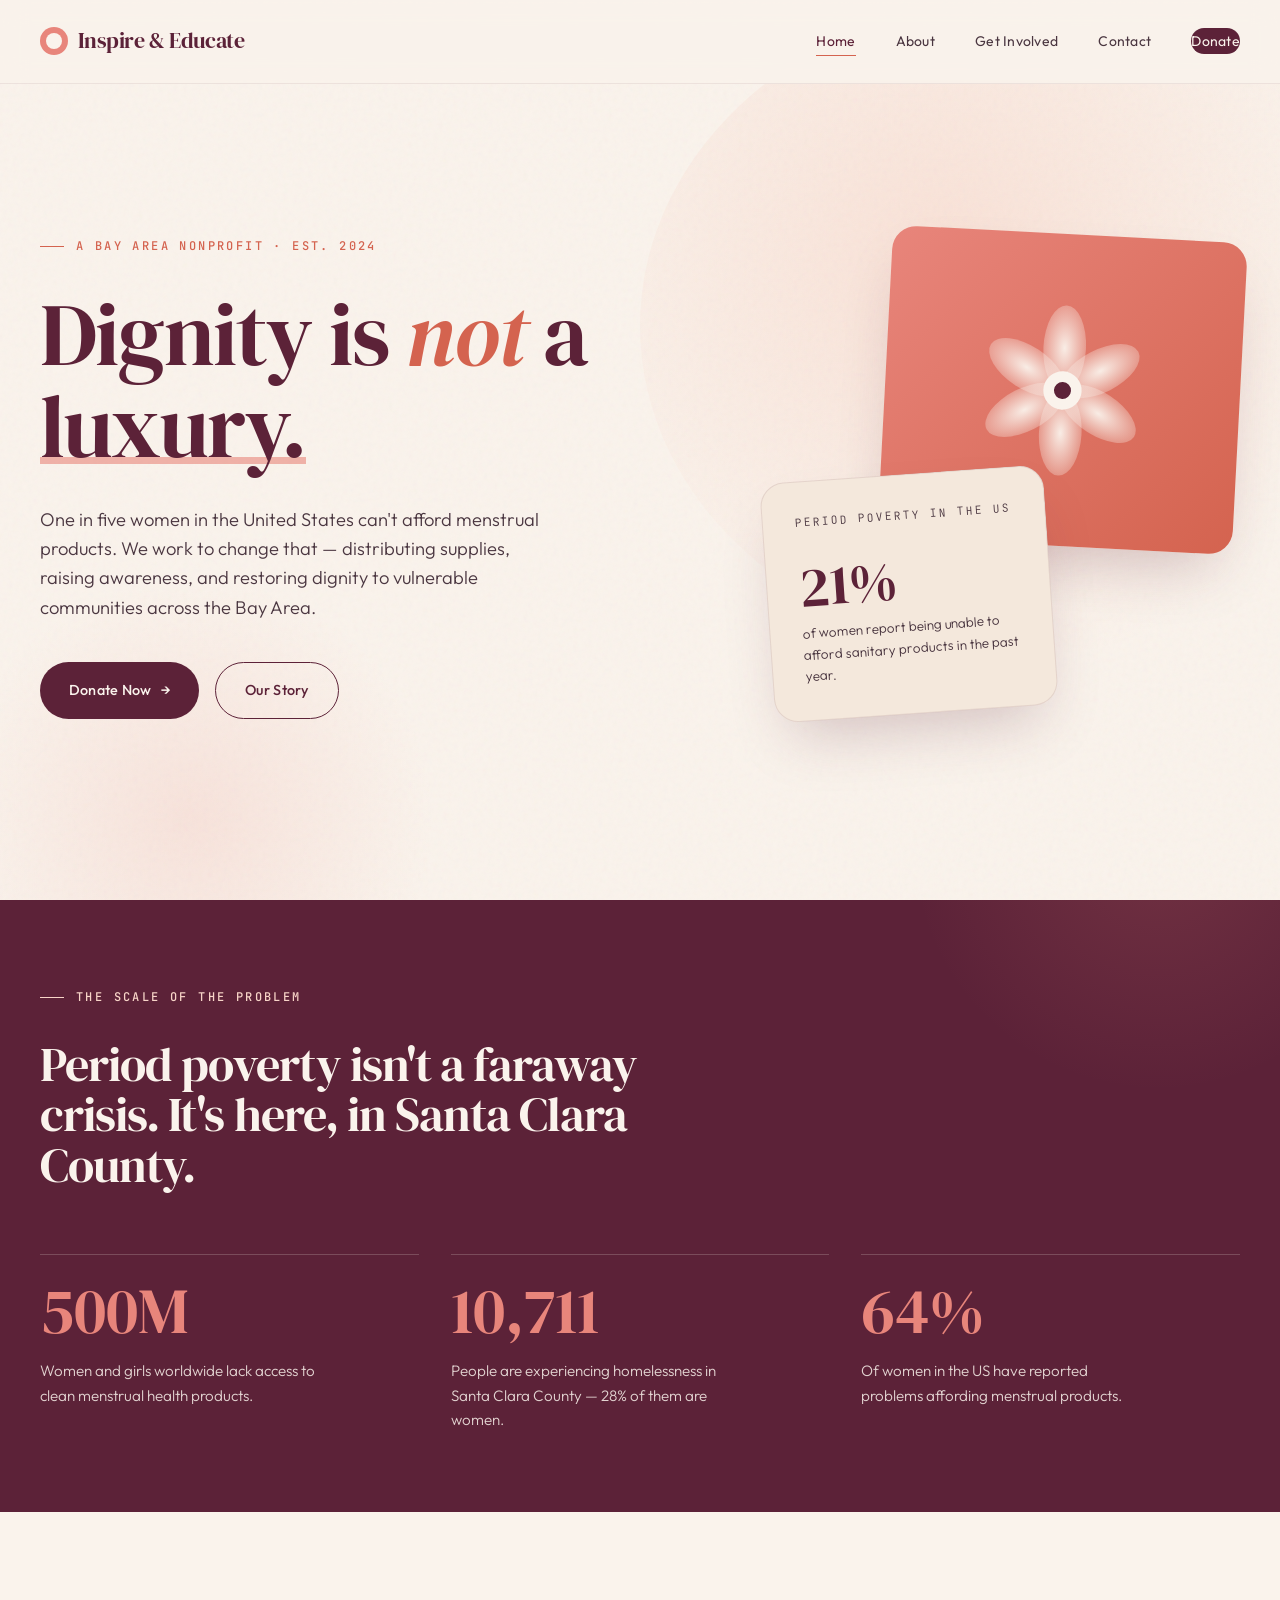
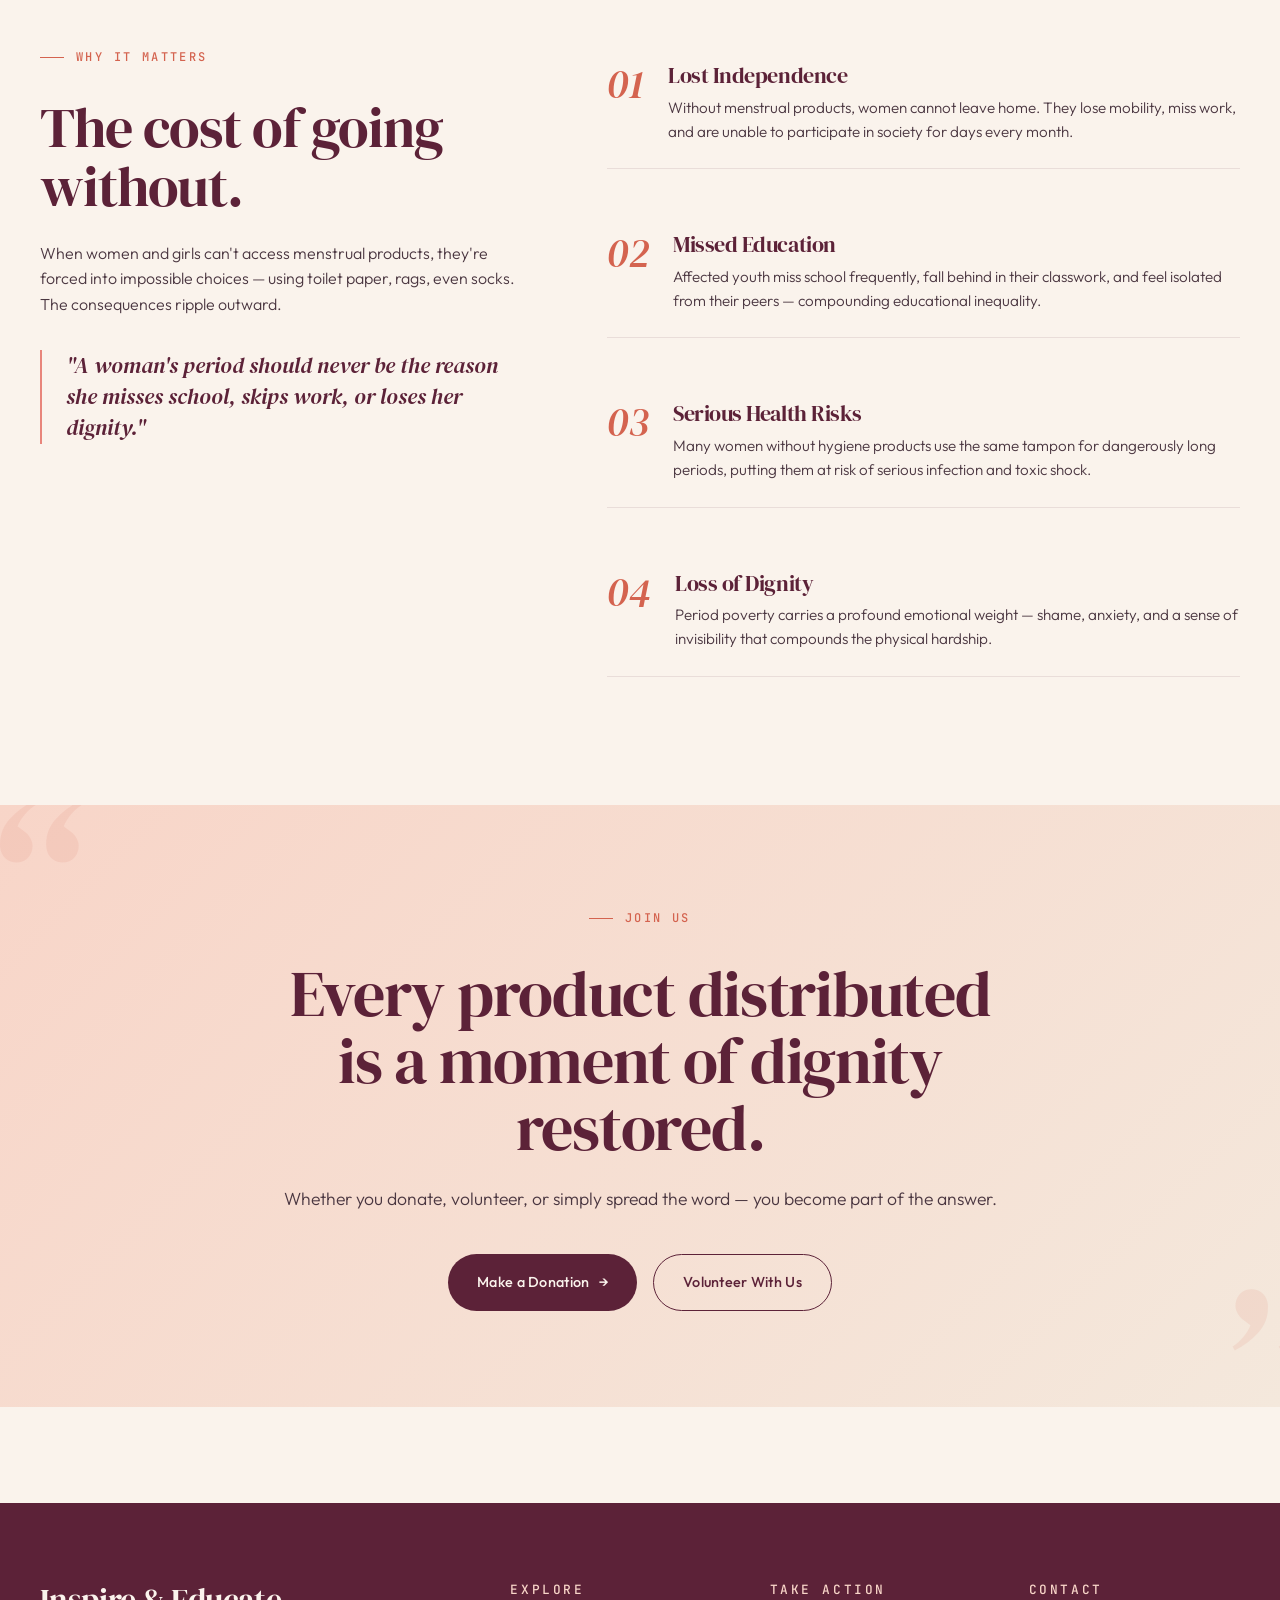
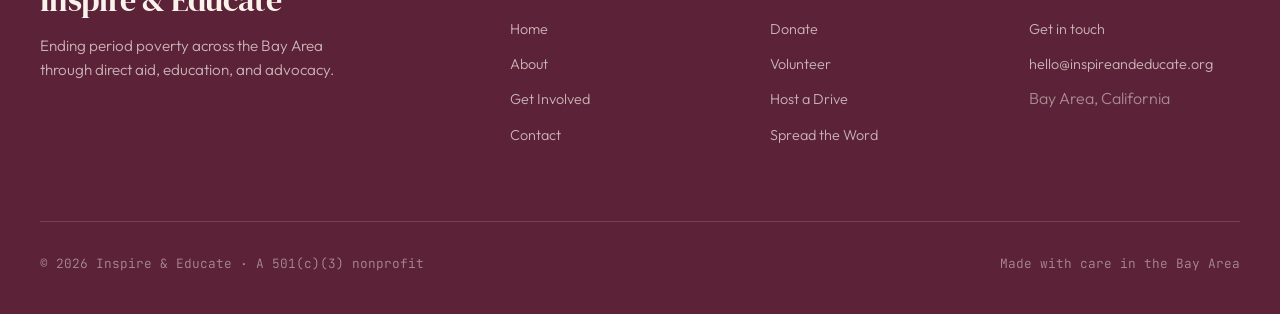
==== index.html @ fa4eadf2 "Add files via upload" ====
<!DOCTYPE html>
<html lang="en">
<head>
<meta charset="UTF-8">
<meta name="viewport" content="width=device-width, initial-scale=1.0">
<title>Inspire & Educate — Ending Period Poverty in the Bay Area</title>
<link rel="preconnect" href="https://fonts.googleapis.com">
<link rel="preconnect" href="https://fonts.gstatic.com" crossorigin>
<link href="https://fonts.googleapis.com/css2?family=DM+Serif+Display:ital@0;1&family=Outfit:wght@300;400;500;600&family=JetBrains+Mono:wght@400;500&display=swap" rel="stylesheet">
<link rel="stylesheet" href="styles.css">
<style>
/* =========== Homepage-specific =========== */

/* Hero */
.hero {
  min-height: calc(100vh - 80px);
  display: flex;
  align-items: center;
  position: relative;
  padding: 4rem 0 6rem;
  overflow: hidden;
}

.hero-bg-shape {
  position: absolute;
  top: -10%;
  right: -10%;
  width: 60%;
  height: 80%;
  background: radial-gradient(circle at 40% 40%, var(--blush) 0%, var(--cream) 70%);
  border-radius: 50%;
  opacity: 0.6;
  z-index: 0;
  animation: float 20s ease-in-out infinite;
}

.hero-bg-shape-2 {
  position: absolute;
  bottom: -20%;
  left: -10%;
  width: 50%;
  height: 60%;
  background: radial-gradient(circle, rgba(232, 133, 123, 0.15) 0%, transparent 60%);
  border-radius: 50%;
  z-index: 0;
}

@keyframes float {
  0%, 100% { transform: translate(0, 0) scale(1); }
  50% { transform: translate(-30px, 20px) scale(1.05); }
}

.hero-grid {
  display: grid;
  grid-template-columns: 1.4fr 1fr;
  gap: 4rem;
  align-items: center;
  position: relative;
  z-index: 2;
}

.hero-title {
  font-size: clamp(3rem, 7vw, 5.5rem);
  margin-bottom: 2rem;
  animation: fadeUp 1s ease-out;
}

.hero-title em {
  font-style: italic;
  color: var(--coral-deep);
}

.hero-title-underline {
  display: inline-block;
  position: relative;
}

.hero-title-underline::after {
  content: '';
  position: absolute;
  bottom: 0.1em;
  left: 0;
  width: 100%;
  height: 0.08em;
  background: var(--coral);
  z-index: -1;
  opacity: 0.6;
}

.hero-lede {
  font-size: 1.15rem;
  color: var(--ink-soft);
  max-width: 520px;
  margin-bottom: 2.5rem;
  animation: fadeUp 1s ease-out 0.2s both;
}

.hero-ctas {
  display: flex;
  gap: 1rem;
  flex-wrap: wrap;
  animation: fadeUp 1s ease-out 0.4s both;
}

@keyframes fadeUp {
  from { opacity: 0; transform: translateY(20px); }
  to { opacity: 1; transform: translateY(0); }
}

/* Hero visual - asymmetric card stack */
.hero-visual {
  position: relative;
  height: 480px;
  animation: fadeUp 1.2s ease-out 0.3s both;
}

.hero-card {
  position: absolute;
  border-radius: 24px;
  overflow: hidden;
  box-shadow: 0 30px 60px -20px rgba(92, 34, 56, 0.25);
  transition: transform 0.5s ease;
}

.hero-card-1 {
  top: 0;
  right: 0;
  width: 75%;
  height: 65%;
  background: linear-gradient(135deg, var(--coral) 0%, var(--coral-deep) 100%);
  transform: rotate(3deg);
  display: flex;
  align-items: center;
  justify-content: center;
}

.hero-card-1 svg {
  width: 60%;
  height: auto;
}

.hero-card-2 {
  bottom: 0;
  left: 0;
  width: 60%;
  height: 50%;
  background: var(--cream-deep);
  transform: rotate(-4deg);
  padding: 2rem;
  display: flex;
  flex-direction: column;
  justify-content: space-between;
  border: 1px solid rgba(92, 34, 56, 0.1);
}

.hero-card:hover {
  transform: rotate(0deg) scale(1.02);
}

.hero-stat-big {
  font-family: var(--font-display);
  font-size: 3.5rem;
  color: var(--wine);
  line-height: 1;
}

.hero-stat-label {
  font-family: var(--font-mono);
  font-size: 0.7rem;
  text-transform: uppercase;
  letter-spacing: 0.18em;
  color: var(--ink-soft);
}

/* Stats band */
.stats {
  background: var(--wine);
  color: var(--cream);
  padding: 5rem 0;
  position: relative;
  overflow: hidden;
}

.stats::before {
  content: '';
  position: absolute;
  top: -50%;
  right: -10%;
  width: 500px;
  height: 500px;
  border-radius: 50%;
  background: radial-gradient(circle, rgba(232, 133, 123, 0.15) 0%, transparent 70%);
}

.stats-header {
  max-width: 700px;
  margin-bottom: 4rem;
  position: relative;
}

.stats-header .eyebrow {
  color: var(--blush);
}

.stats-header .eyebrow::before {
  background: var(--blush);
}

.stats-header h2 {
  font-size: clamp(2rem, 4vw, 3rem);
  color: var(--cream);
}

.stats-grid {
  display: grid;
  grid-template-columns: repeat(3, 1fr);
  gap: 2rem;
  position: relative;
}

.stat-card {
  border-top: 1px solid rgba(250, 243, 236, 0.2);
  padding-top: 1.5rem;
}

.stat-number {
  font-family: var(--font-display);
  font-size: clamp(3rem, 5vw, 4.5rem);
  line-height: 1;
  color: var(--coral);
  margin-bottom: 1rem;
}

.stat-text {
  color: rgba(250, 243, 236, 0.85);
  font-size: 0.95rem;
  max-width: 280px;
}

/* Mission section */
.mission {
  padding: 8rem 0;
  position: relative;
}

.mission-grid {
  display: grid;
  grid-template-columns: 1fr 1.3fr;
  gap: 5rem;
  align-items: start;
}

.mission-aside {
  position: sticky;
  top: 120px;
}

.mission-aside h2 {
  font-size: clamp(2.5rem, 5vw, 3.5rem);
  margin-bottom: 1.5rem;
}

.mission-aside p {
  color: var(--ink-soft);
  margin-bottom: 2rem;
}

.mission-quote {
  font-family: var(--font-display);
  font-style: italic;
  font-size: 1.4rem;
  line-height: 1.4;
  color: var(--wine);
  padding-left: 1.5rem;
  border-left: 2px solid var(--coral);
}

.why-list {
  list-style: none;
  display: flex;
  flex-direction: column;
  gap: 2.5rem;
}

.why-item {
  display: grid;
  grid-template-columns: auto 1fr;
  gap: 1.5rem;
  align-items: start;
  padding: 1.5rem 0;
  border-bottom: 1px solid rgba(92, 34, 56, 0.1);
}

.why-num {
  font-family: var(--font-display);
  font-size: 2.5rem;
  color: var(--coral-deep);
  line-height: 1;
  font-style: italic;
}

.why-item h3 {
  font-size: 1.4rem;
  margin-bottom: 0.5rem;
  color: var(--wine);
}

.why-item p {
  color: var(--ink-soft);
  font-size: 0.95rem;
}

/* CTA band */
.cta-band {
  background: linear-gradient(135deg, var(--blush) 0%, var(--cream-deep) 100%);
  padding: 6rem 0;
  position: relative;
  overflow: hidden;
}

.cta-band-content {
  text-align: center;
  max-width: 720px;
  margin: 0 auto;
  position: relative;
  z-index: 2;
}

.cta-band h2 {
  font-size: clamp(2.5rem, 5vw, 4rem);
  margin-bottom: 1.5rem;
}

.cta-band p {
  color: var(--ink-soft);
  margin-bottom: 2.5rem;
  font-size: 1.1rem;
}

.cta-band-deco {
  position: absolute;
  font-family: var(--font-display);
  font-style: italic;
  color: rgba(212, 99, 79, 0.1);
  font-size: 14rem;
  line-height: 1;
  pointer-events: none;
}

.cta-band-deco-1 { top: -30px; left: -30px; }
.cta-band-deco-2 { bottom: -80px; right: -30px; }

/* Responsive */
@media (max-width: 900px) {
  .hero-grid { grid-template-columns: 1fr; gap: 3rem; }
  .hero-visual { height: 360px; }
  .stats-grid { grid-template-columns: 1fr; }
  .mission-grid { grid-template-columns: 1fr; gap: 3rem; }
  .mission-aside { position: static; }
}
</style>
</head>
<body>

<nav class="nav">
  <a href="index.html" class="nav-logo">
    <span class="nav-logo-mark"></span>
    Inspire & Educate
  </a>
  <ul class="nav-links">
    <li><a href="index.html" class="active">Home</a></li>
    <li><a href="about.html">About</a></li>
    <li><a href="get-involved.html">Get Involved</a></li>
    <li><a href="contact.html">Contact</a></li>
    <li><a href="get-involved.html#donate" class="nav-cta">Donate</a></li>
  </ul>
</nav>

<main>

<!-- ============== HERO ============== -->
<section class="hero">
  <div class="hero-bg-shape"></div>
  <div class="hero-bg-shape-2"></div>
  <div class="container">
    <div class="hero-grid">
      <div>
        <span class="eyebrow">A Bay Area Nonprofit · Est. 2024</span>
        <h1 class="hero-title">
          Dignity is <em>not</em> a <span class="hero-title-underline">luxury.</span>
        </h1>
        <p class="hero-lede">
          One in five women in the United States can't afford menstrual products. We work to change that — distributing supplies, raising awareness, and restoring dignity to vulnerable communities across the Bay Area.
        </p>
        <div class="hero-ctas">
          <a href="get-involved.html#donate" class="btn btn-primary">
            Donate Now <span class="btn-arrow">→</span>
          </a>
          <a href="about.html" class="btn btn-secondary">Our Story</a>
        </div>
      </div>

      <div class="hero-visual">
        <div class="hero-card hero-card-1">
          <!-- Inline SVG illustration: abstract bloom -->
          <svg viewBox="0 0 200 200" xmlns="http://www.w3.org/2000/svg">
            <defs>
              <radialGradient id="petal" cx="50%" cy="50%">
                <stop offset="0%" stop-color="#FAF3EC" stop-opacity="0.95"/>
                <stop offset="100%" stop-color="#FAF3EC" stop-opacity="0.3"/>
              </radialGradient>
            </defs>
            <g transform="translate(100 100)">
              <ellipse cx="0" cy="-40" rx="20" ry="40" fill="url(#petal)" transform="rotate(0)"/>
              <ellipse cx="0" cy="-40" rx="20" ry="40" fill="url(#petal)" transform="rotate(60)"/>
              <ellipse cx="0" cy="-40" rx="20" ry="40" fill="url(#petal)" transform="rotate(120)"/>
              <ellipse cx="0" cy="-40" rx="20" ry="40" fill="url(#petal)" transform="rotate(180)"/>
              <ellipse cx="0" cy="-40" rx="20" ry="40" fill="url(#petal)" transform="rotate(240)"/>
              <ellipse cx="0" cy="-40" rx="20" ry="40" fill="url(#petal)" transform="rotate(300)"/>
              <circle r="18" fill="#FAF3EC"/>
              <circle r="8" fill="#5C2238"/>
            </g>
          </svg>
        </div>
        <div class="hero-card hero-card-2">
          <span class="hero-stat-label">Period Poverty in the US</span>
          <div>
            <div class="hero-stat-big">21%</div>
            <p style="font-size: 0.85rem; color: var(--ink-soft); margin-top: 0.5rem;">of women report being unable to afford sanitary products in the past year.</p>
          </div>
        </div>
      </div>
    </div>
  </div>
</section>

<!-- ============== STATS ============== -->
<section class="stats">
  <div class="container">
    <div class="stats-header">
      <span class="eyebrow">The Scale of the Problem</span>
      <h2>Period poverty isn't a faraway crisis. It's here, in Santa Clara County.</h2>
    </div>
    <div class="stats-grid">
      <div class="stat-card">
        <div class="stat-number">500M</div>
        <p class="stat-text">Women and girls worldwide lack access to clean menstrual health products.</p>
      </div>
      <div class="stat-card">
        <div class="stat-number">10,711</div>
        <p class="stat-text">People are experiencing homelessness in Santa Clara County — 28% of them are women.</p>
      </div>
      <div class="stat-card">
        <div class="stat-number">64%</div>
        <p class="stat-text">Of women in the US have reported problems affording menstrual products.</p>
      </div>
    </div>
  </div>
</section>

<!-- ============== MISSION / WHY ============== -->
<section class="mission">
  <div class="container">
    <div class="mission-grid">
      <aside class="mission-aside">
        <span class="eyebrow">Why It Matters</span>
        <h2>The cost of going without.</h2>
        <p>When women and girls can't access menstrual products, they're forced into impossible choices — using toilet paper, rags, even socks. The consequences ripple outward.</p>
        <blockquote class="mission-quote">
          "A woman's period should never be the reason she misses school, skips work, or loses her dignity."
        </blockquote>
      </aside>

      <ul class="why-list">
        <li class="why-item">
          <span class="why-num">01</span>
          <div>
            <h3>Lost Independence</h3>
            <p>Without menstrual products, women cannot leave home. They lose mobility, miss work, and are unable to participate in society for days every month.</p>
          </div>
        </li>
        <li class="why-item">
          <span class="why-num">02</span>
          <div>
            <h3>Missed Education</h3>
            <p>Affected youth miss school frequently, fall behind in their classwork, and feel isolated from their peers — compounding educational inequality.</p>
          </div>
        </li>
        <li class="why-item">
          <span class="why-num">03</span>
          <div>
            <h3>Serious Health Risks</h3>
            <p>Many women without hygiene products use the same tampon for dangerously long periods, putting them at risk of serious infection and toxic shock.</p>
          </div>
        </li>
        <li class="why-item">
          <span class="why-num">04</span>
          <div>
            <h3>Loss of Dignity</h3>
            <p>Period poverty carries a profound emotional weight — shame, anxiety, and a sense of invisibility that compounds the physical hardship.</p>
          </div>
        </li>
      </ul>
    </div>
  </div>
</section>

<!-- ============== CTA BAND ============== -->
<section class="cta-band">
  <span class="cta-band-deco cta-band-deco-1">“</span>
  <span class="cta-band-deco cta-band-deco-2">”</span>
  <div class="container">
    <div class="cta-band-content">
      <span class="eyebrow">Join Us</span>
      <h2>Every product distributed is a moment of dignity restored.</h2>
      <p>Whether you donate, volunteer, or simply spread the word — you become part of the answer.</p>
      <div class="hero-ctas" style="justify-content: center;">
        <a href="get-involved.html#donate" class="btn btn-primary">Make a Donation <span class="btn-arrow">→</span></a>
        <a href="get-involved.html#volunteer" class="btn btn-secondary">Volunteer With Us</a>
      </div>
    </div>
  </div>
</section>

</main>

<!-- ============== FOOTER ============== -->
<footer class="footer">
  <div class="container">
    <div class="footer-grid">
      <div class="footer-brand">
        <h3>Inspire & Educate</h3>
        <p>Ending period poverty across the Bay Area through direct aid, education, and advocacy.</p>
      </div>
      <div>
        <h4>Explore</h4>
        <ul class="footer-list">
          <li><a href="index.html">Home</a></li>
          <li><a href="about.html">About</a></li>
          <li><a href="get-involved.html">Get Involved</a></li>
          <li><a href="contact.html">Contact</a></li>
        </ul>
      </div>
      <div>
        <h4>Take Action</h4>
        <ul class="footer-list">
          <li><a href="get-involved.html#donate">Donate</a></li>
          <li><a href="get-involved.html#volunteer">Volunteer</a></li>
          <li><a href="get-involved.html#drive">Host a Drive</a></li>
          <li><a href="get-involved.html#spread">Spread the Word</a></li>
        </ul>
      </div>
      <div>
        <h4>Contact</h4>
        <ul class="footer-list">
          <li><a href="contact.html">Get in touch</a></li>
          <li><a href="mailto:hello@inspireandeducate.org">hello@inspireandeducate.org</a></li>
          <li><span style="color: rgba(250,243,236,0.5)">Bay Area, California</span></li>
        </ul>
      </div>
    </div>
    <div class="footer-bottom">
      <span>© 2026 Inspire & Educate · A 501(c)(3) nonprofit</span>
      <span>Made with care in the Bay Area</span>
    </div>
  </div>
</footer>

</body>
</html>
---- styles.css ----
/* ==========================================================================
   Inspire & Educate — Design System
   Warm, hopeful, editorial. Coral/blush with deep wine accents.
   ========================================================================== */

:root {
  /* Color palette */
  --cream: #FAF3EC;
  --cream-deep: #F4E8DC;
  --blush: #F8D5C8;
  --coral: #E8857B;
  --coral-deep: #D4634F;
  --wine: #5C2238;
  --wine-soft: #7A3850;
  --ink: #2A1820;
  --ink-soft: #4A3640;
  --gold: #C89B5C;

  /* Typography */
  --font-display: 'DM Serif Display', 'Playfair Display', Georgia, serif;
  --font-body: 'Outfit', 'Helvetica Neue', sans-serif;
  --font-mono: 'JetBrains Mono', 'Courier New', monospace;

  /* Spacing */
  --space-xs: 0.5rem;
  --space-sm: 1rem;
  --space-md: 2rem;
  --space-lg: 4rem;
  --space-xl: 8rem;

  /* Layout */
  --max-width: 1280px;
  --content-width: 720px;
}

* {
  margin: 0;
  padding: 0;
  box-sizing: border-box;
}

html {
  scroll-behavior: smooth;
}

body {
  font-family: var(--font-body);
  background: var(--cream);
  color: var(--ink);
  line-height: 1.6;
  font-weight: 300;
  overflow-x: hidden;
  -webkit-font-smoothing: antialiased;
}

/* Decorative grain overlay */
body::before {
  content: '';
  position: fixed;
  inset: 0;
  pointer-events: none;
  z-index: 1;
  opacity: 0.04;
  background-image: url("data:image/svg+xml,%3Csvg viewBox='0 0 200 200' xmlns='http://www.w3.org/2000/svg'%3E%3Cfilter id='n'%3E%3CfeTurbulence type='fractalNoise' baseFrequency='0.9' numOctaves='3'/%3E%3C/filter%3E%3Crect width='200' height='200' filter='url(%23n)'/%3E%3C/svg%3E");
}

/* Typography */
h1, h2, h3, h4 {
  font-family: var(--font-display);
  font-weight: 400;
  line-height: 1.05;
  letter-spacing: -0.02em;
  color: var(--wine);
}

.eyebrow {
  font-family: var(--font-mono);
  font-size: 0.75rem;
  text-transform: uppercase;
  letter-spacing: 0.2em;
  color: var(--coral-deep);
  font-weight: 500;
  margin-bottom: var(--space-md);
  display: inline-flex;
  align-items: center;
  gap: 0.75rem;
}

.eyebrow::before {
  content: '';
  width: 24px;
  height: 1px;
  background: var(--coral-deep);
}

a {
  color: var(--wine);
  text-decoration: none;
  transition: color 0.3s ease;
}

/* ==========================================================================
   Navigation
   ========================================================================== */
.nav {
  position: fixed;
  top: 0;
  left: 0;
  right: 0;
  z-index: 100;
  padding: 1.5rem 2.5rem;
  display: flex;
  justify-content: space-between;
  align-items: center;
  background: rgba(250, 243, 236, 0.85);
  backdrop-filter: blur(12px);
  -webkit-backdrop-filter: blur(12px);
  border-bottom: 1px solid rgba(92, 34, 56, 0.08);
}

.nav-logo {
  font-family: var(--font-display);
  font-size: 1.35rem;
  color: var(--wine);
  letter-spacing: -0.02em;
  display: flex;
  align-items: center;
  gap: 0.6rem;
}

.nav-logo-mark {
  width: 28px;
  height: 28px;
  background: var(--coral);
  border-radius: 50%;
  position: relative;
  display: inline-block;
}

.nav-logo-mark::after {
  content: '';
  position: absolute;
  inset: 6px;
  background: var(--cream);
  border-radius: 50%;
}

.nav-links {
  display: flex;
  gap: 2.5rem;
  list-style: none;
  align-items: center;
}

.nav-links a {
  font-size: 0.875rem;
  font-weight: 400;
  letter-spacing: 0.02em;
  color: var(--ink-soft);
  position: relative;
  padding: 0.25rem 0;
}

.nav-links a::after {
  content: '';
  position: absolute;
  bottom: -2px;
  left: 0;
  width: 0;
  height: 1px;
  background: var(--coral-deep);
  transition: width 0.3s ease;
}

.nav-links a:hover::after,
.nav-links a.active::after {
  width: 100%;
}

.nav-links a.active {
  color: var(--wine);
}

.nav-cta {
  background: var(--wine);
  color: var(--cream) !important;
  padding: 0.65rem 1.4rem;
  border-radius: 100px;
  font-size: 0.875rem;
  transition: all 0.3s ease;
}

.nav-cta::after { display: none; }

.nav-cta:hover {
  background: var(--coral-deep);
  transform: translateY(-1px);
}

/* ==========================================================================
   Buttons
   ========================================================================== */
.btn {
  display: inline-flex;
  align-items: center;
  gap: 0.6rem;
  padding: 1rem 1.8rem;
  border-radius: 100px;
  font-family: var(--font-body);
  font-size: 0.9rem;
  font-weight: 500;
  letter-spacing: 0.02em;
  cursor: pointer;
  border: none;
  transition: all 0.3s cubic-bezier(0.4, 0, 0.2, 1);
}

.btn-primary {
  background: var(--wine);
  color: var(--cream);
}

.btn-primary:hover {
  background: var(--coral-deep);
  transform: translateY(-2px);
  box-shadow: 0 12px 30px -10px rgba(92, 34, 56, 0.4);
}

.btn-secondary {
  background: transparent;
  color: var(--wine);
  border: 1px solid var(--wine);
}

.btn-secondary:hover {
  background: var(--wine);
  color: var(--cream);
}

.btn-arrow {
  display: inline-block;
  transition: transform 0.3s ease;
}

.btn:hover .btn-arrow {
  transform: translateX(4px);
}

/* ==========================================================================
   Layout helpers
   ========================================================================== */
.container {
  max-width: var(--max-width);
  margin: 0 auto;
  padding: 0 2.5rem;
  position: relative;
  z-index: 2;
}

.section {
  padding: var(--space-xl) 0;
  position: relative;
}

main {
  padding-top: 80px;
}

/* ==========================================================================
   Footer
   ========================================================================== */
.footer {
  background: var(--wine);
  color: var(--cream);
  padding: 5rem 0 2.5rem;
  position: relative;
  z-index: 2;
  margin-top: 6rem;
}

.footer-grid {
  display: grid;
  grid-template-columns: 2fr 1fr 1fr 1fr;
  gap: 3rem;
  margin-bottom: 4rem;
}

.footer h4 {
  color: var(--blush);
  font-size: 0.8rem;
  font-family: var(--font-mono);
  text-transform: uppercase;
  letter-spacing: 0.2em;
  margin-bottom: 1.25rem;
  font-weight: 500;
}

.footer-brand h3 {
  font-family: var(--font-display);
  font-size: 2rem;
  color: var(--cream);
  margin-bottom: 1rem;
  line-height: 1.1;
}

.footer-brand p {
  color: rgba(250, 243, 236, 0.7);
  max-width: 320px;
  font-size: 0.95rem;
}

.footer-list {
  list-style: none;
}

.footer-list li {
  margin-bottom: 0.6rem;
}

.footer-list a {
  color: rgba(250, 243, 236, 0.7);
  font-size: 0.9rem;
  transition: color 0.2s ease;
}

.footer-list a:hover {
  color: var(--blush);
}

.footer-bottom {
  border-top: 1px solid rgba(250, 243, 236, 0.15);
  padding-top: 2rem;
  display: flex;
  justify-content: space-between;
  font-size: 0.8rem;
  color: rgba(250, 243, 236, 0.5);
  font-family: var(--font-mono);
}

/* ==========================================================================
   Responsive
   ========================================================================== */
@media (max-width: 900px) {
  .nav { padding: 1.25rem 1.5rem; }
  .nav-links { gap: 1.25rem; }
  .nav-links a:not(.nav-cta) { display: none; }
  .container { padding: 0 1.5rem; }
  .section { padding: 4rem 0; }
  .footer-grid { grid-template-columns: 1fr 1fr; gap: 2rem; }
  .footer-bottom { flex-direction: column; gap: 1rem; }
}
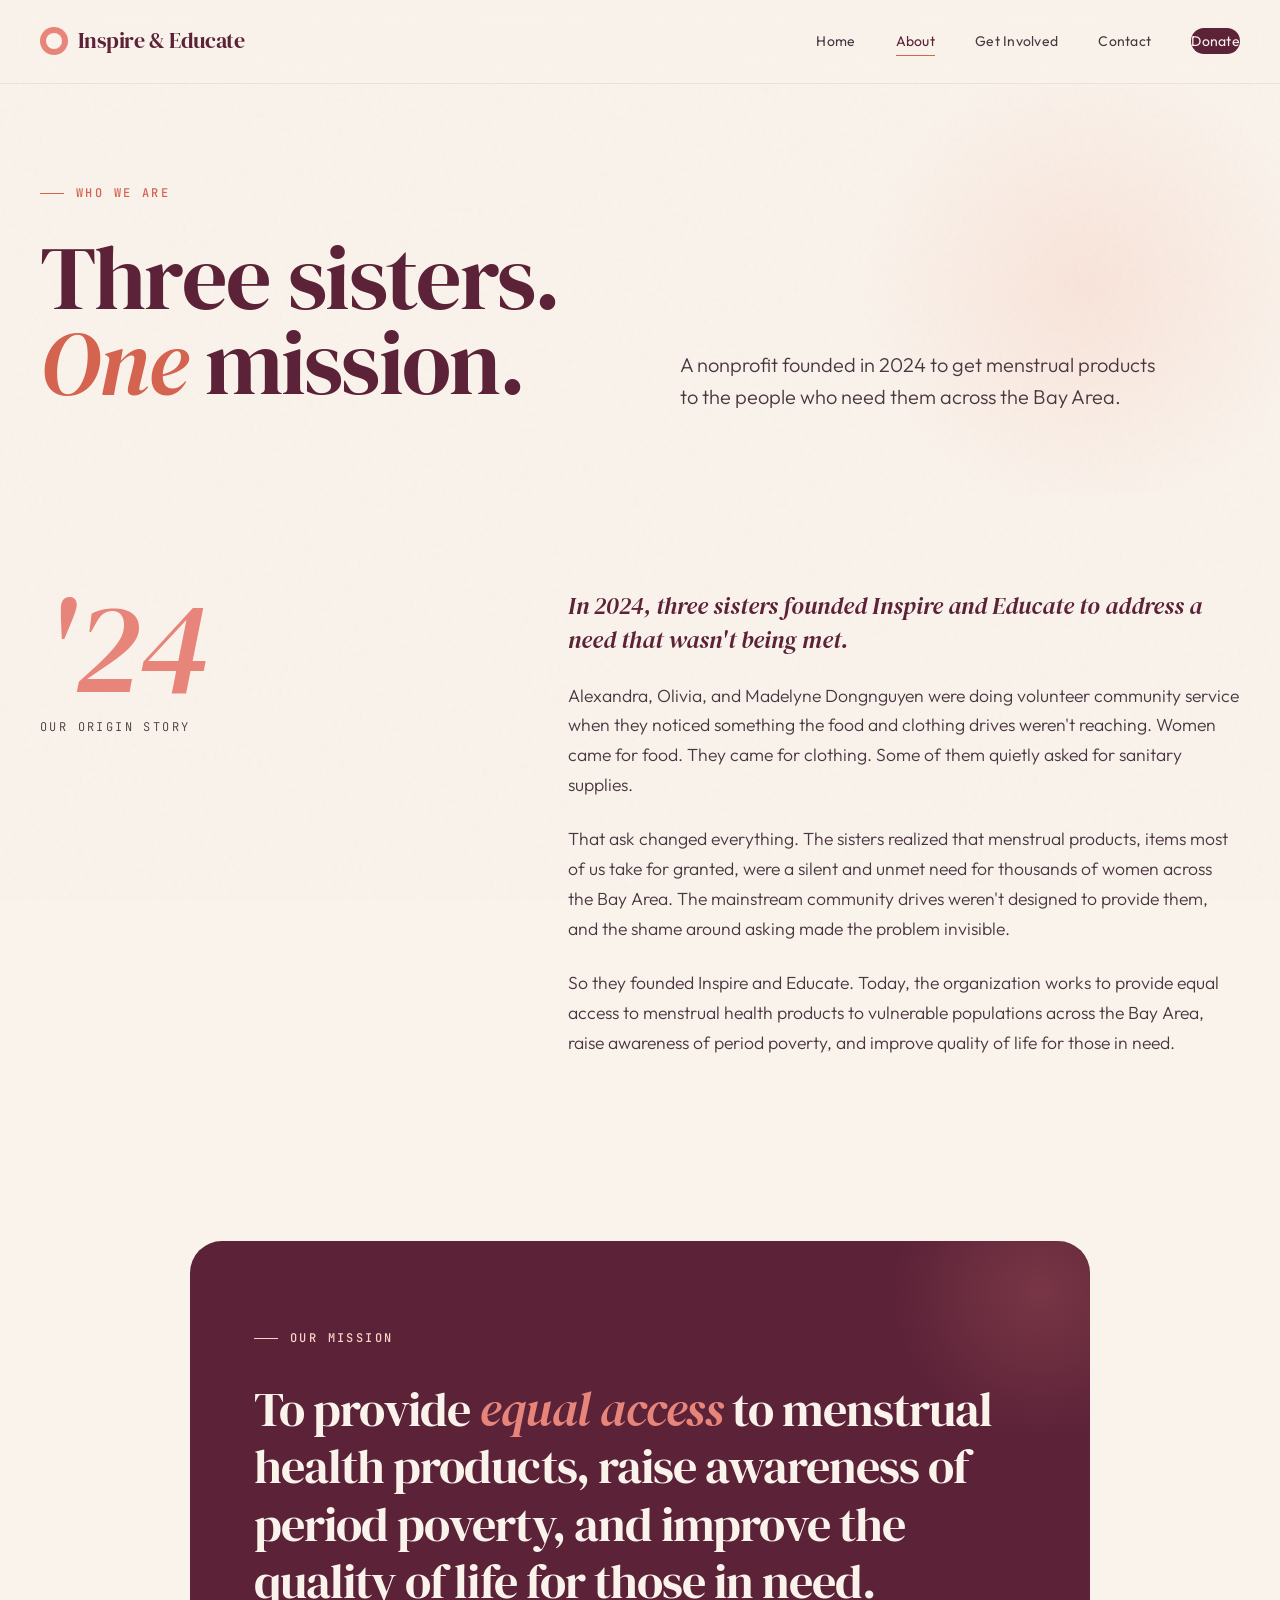
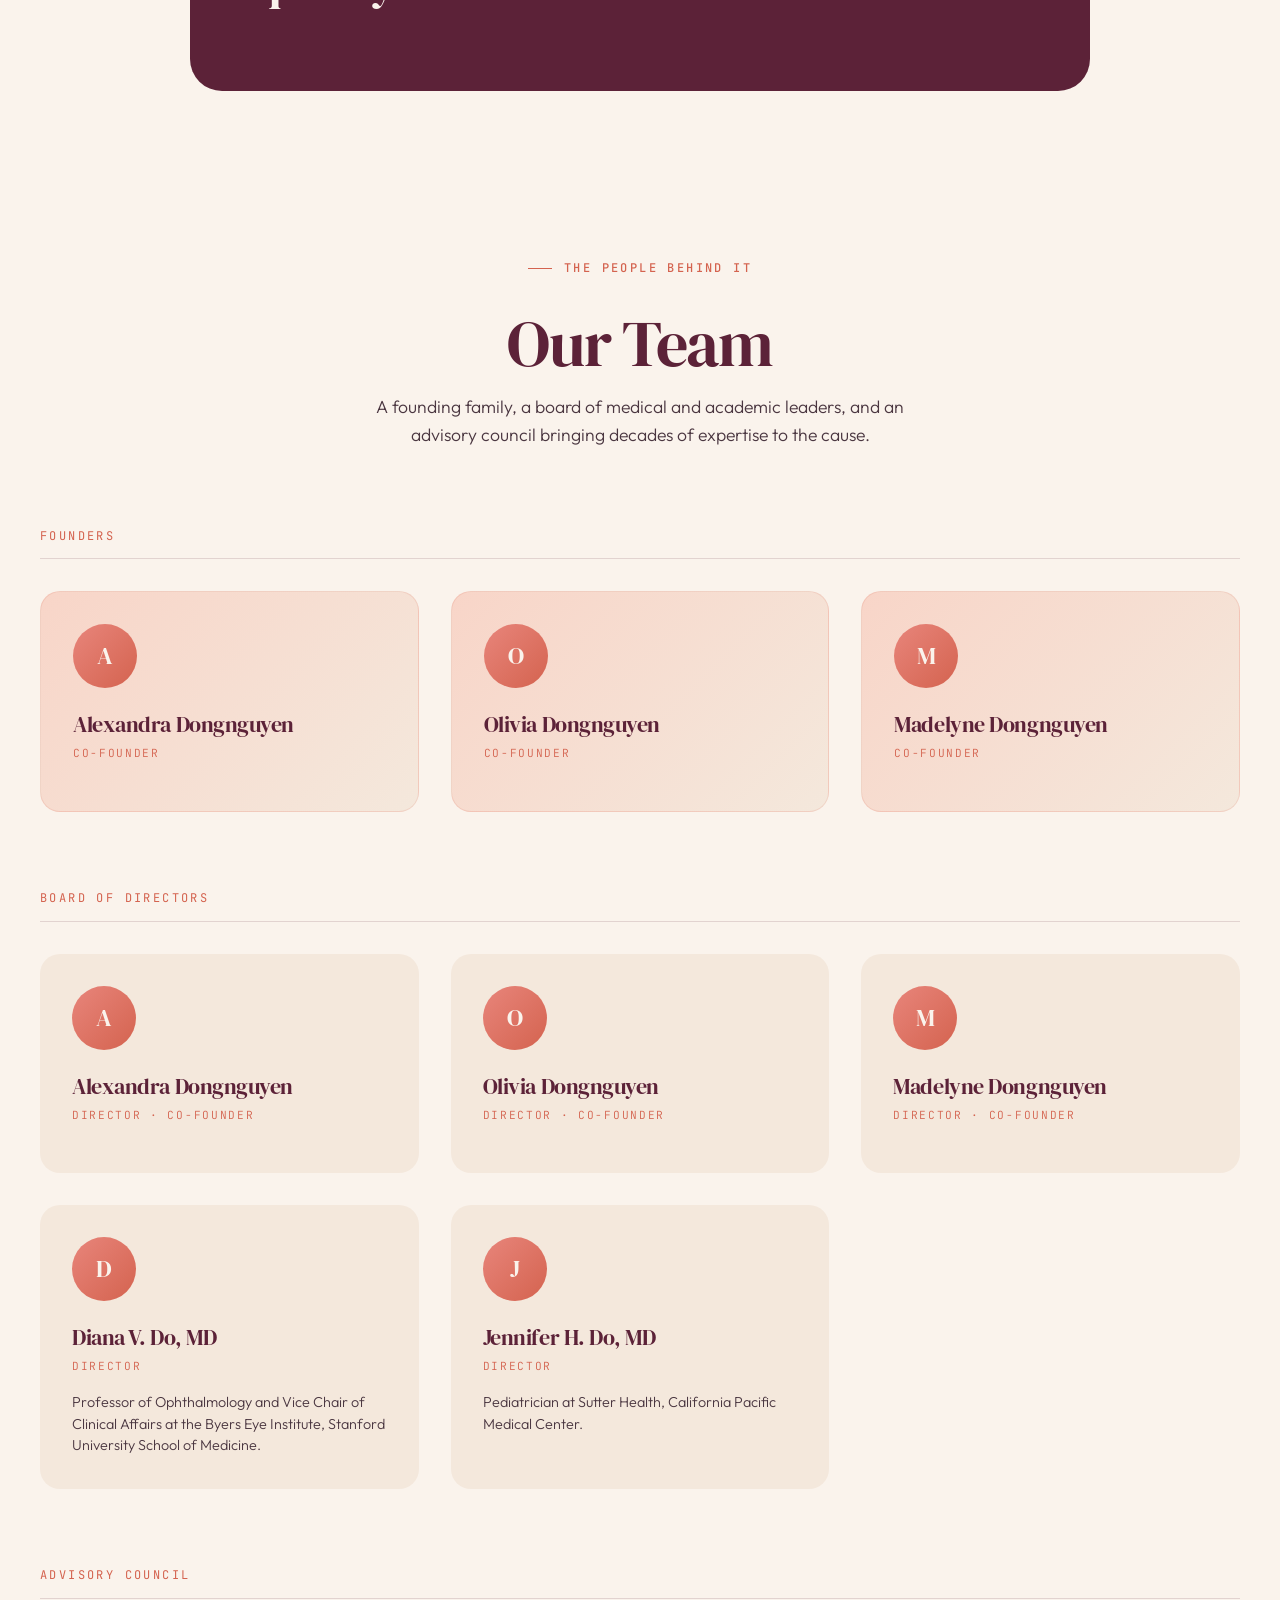
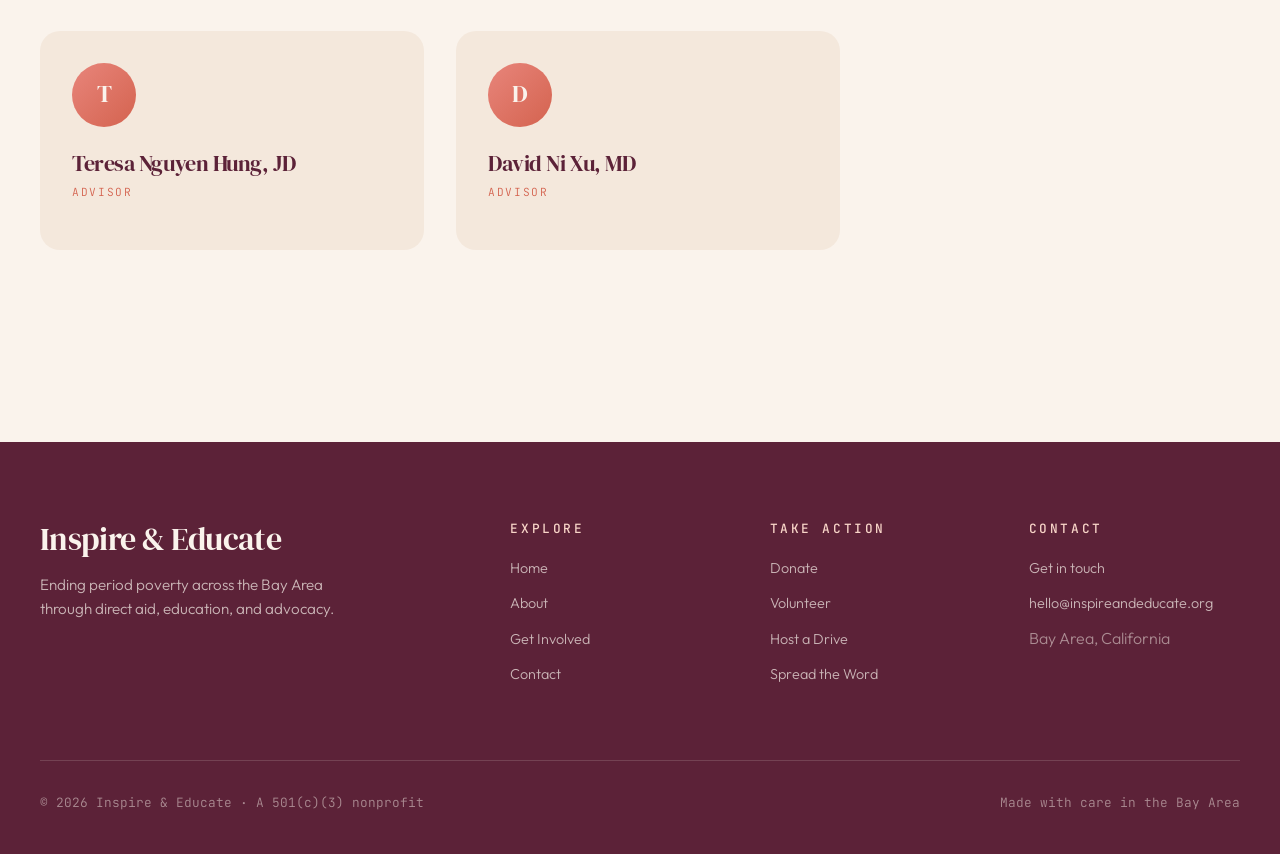
==== commit 8c7e05a0: "Update index.html" ====
--- a/index.html
+++ b/index.html
@@ -3,360 +3,280 @@
 <head>
 <meta charset="UTF-8">
 <meta name="viewport" content="width=device-width, initial-scale=1.0">
-<title>Inspire & Educate — Ending Period Poverty in the Bay Area</title>
+<title>About · Inspire & Educate</title>
 <link rel="preconnect" href="https://fonts.googleapis.com">
 <link rel="preconnect" href="https://fonts.gstatic.com" crossorigin>
 <link href="https://fonts.googleapis.com/css2?family=DM+Serif+Display:ital@0;1&family=Outfit:wght@300;400;500;600&family=JetBrains+Mono:wght@400;500&display=swap" rel="stylesheet">
 <link rel="stylesheet" href="styles.css">
 <style>
-/* =========== Homepage-specific =========== */
-
-/* Hero */
-.hero {
-  min-height: calc(100vh - 80px);
-  display: flex;
-  align-items: center;
+/* Page intro */
+.page-intro {
+  padding: 6rem 0 4rem;
   position: relative;
-  padding: 4rem 0 6rem;
   overflow: hidden;
 }
 
-.hero-bg-shape {
+.page-intro-bg {
   position: absolute;
-  top: -10%;
+  top: 0;
   right: -10%;
-  width: 60%;
-  height: 80%;
-  background: radial-gradient(circle at 40% 40%, var(--blush) 0%, var(--cream) 70%);
-  border-radius: 50%;
-  opacity: 0.6;
+  width: 50%;
+  height: 100%;
+  background: radial-gradient(circle, var(--blush) 0%, transparent 60%);
+  opacity: 0.5;
   z-index: 0;
-  animation: float 20s ease-in-out infinite;
-}
-
-.hero-bg-shape-2 {
-  position: absolute;
-  bottom: -20%;
-  left: -10%;
-  width: 50%;
-  height: 60%;
-  background: radial-gradient(circle, rgba(232, 133, 123, 0.15) 0%, transparent 60%);
-  border-radius: 50%;
-  z-index: 0;
-}
-
-@keyframes float {
-  0%, 100% { transform: translate(0, 0) scale(1); }
-  50% { transform: translate(-30px, 20px) scale(1.05); }
-}
-
-.hero-grid {
+}
+
+.page-intro-grid {
   display: grid;
-  grid-template-columns: 1.4fr 1fr;
-  gap: 4rem;
-  align-items: center;
+  grid-template-columns: 1fr 1fr;
+  gap: 5rem;
+  align-items: end;
   position: relative;
   z-index: 2;
 }
 
-.hero-title {
-  font-size: clamp(3rem, 7vw, 5.5rem);
-  margin-bottom: 2rem;
-  animation: fadeUp 1s ease-out;
-}
-
-.hero-title em {
+.page-intro h1 {
+  font-size: clamp(3rem, 7vw, 6rem);
+  line-height: 0.95;
+  margin-bottom: 1.5rem;
+}
+
+.page-intro h1 em {
   font-style: italic;
   color: var(--coral-deep);
 }
 
-.hero-title-underline {
-  display: inline-block;
+.page-intro-lede {
+  font-size: 1.25rem;
+  color: var(--ink-soft);
+  max-width: 480px;
+  padding-bottom: 1rem;
+}
+
+/* Origin story */
+.origin {
+  padding: 6rem 0;
+}
+
+.origin-grid {
+  display: grid;
+  grid-template-columns: 1fr 1.5fr;
+  gap: 5rem;
+}
+
+.origin-aside {
+  position: sticky;
+  top: 120px;
+  align-self: start;
+}
+
+.origin-year {
+  font-family: var(--font-display);
+  font-size: 8rem;
+  line-height: 0.9;
+  color: var(--coral);
+  font-style: italic;
+  margin-bottom: 0.5rem;
+}
+
+.origin-label {
+  font-family: var(--font-mono);
+  font-size: 0.75rem;
+  text-transform: uppercase;
+  letter-spacing: 0.2em;
+  color: var(--ink-soft);
+}
+
+.origin-body p {
+  font-size: 1.1rem;
+  margin-bottom: 1.5rem;
+  color: var(--ink-soft);
+  line-height: 1.7;
+}
+
+.origin-body p.lede {
+  font-family: var(--font-display);
+  font-size: 1.5rem;
+  font-style: italic;
+  color: var(--wine);
+  line-height: 1.4;
+}
+
+.origin-body p:first-letter {
+  font-family: var(--font-display);
+  float: left;
+  font-size: 4.5rem;
+  line-height: 0.85;
+  padding: 0.3rem 0.6rem 0 0;
+  color: var(--coral-deep);
+}
+
+.origin-body p.lede:first-letter,
+.origin-body p:not(:first-of-type):first-letter {
+  float: none;
+  font-size: inherit;
+  padding: 0;
+  color: inherit;
+  font-family: inherit;
+}
+
+/* Mission card */
+.mission-card {
+  background: var(--wine);
+  color: var(--cream);
+  padding: 5rem 4rem;
+  border-radius: 32px;
+  margin: 4rem auto;
+  max-width: 900px;
   position: relative;
-}
-
-.hero-title-underline::after {
+  overflow: hidden;
+}
+
+.mission-card::before {
   content: '';
   position: absolute;
-  bottom: 0.1em;
-  left: 0;
-  width: 100%;
-  height: 0.08em;
-  background: var(--coral);
-  z-index: -1;
-  opacity: 0.6;
-}
-
-.hero-lede {
-  font-size: 1.15rem;
+  top: -100px;
+  right: -100px;
+  width: 300px;
+  height: 300px;
+  border-radius: 50%;
+  background: radial-gradient(circle, rgba(232, 133, 123, 0.2) 0%, transparent 70%);
+}
+
+.mission-card .eyebrow {
+  color: var(--blush);
+}
+.mission-card .eyebrow::before {
+  background: var(--blush);
+}
+
+.mission-card h2 {
+  font-family: var(--font-display);
+  font-size: clamp(2rem, 4vw, 3rem);
+  color: var(--cream);
+  line-height: 1.2;
+  position: relative;
+}
+
+.mission-card h2 em {
+  font-style: italic;
+  color: var(--coral);
+}
+
+/* Team */
+.team {
+  padding: 6rem 0;
+}
+
+.team-header {
+  text-align: center;
+  margin-bottom: 5rem;
+}
+
+.team-header h2 {
+  font-size: clamp(2.5rem, 5vw, 4rem);
+  margin-bottom: 1rem;
+}
+
+.team-header p {
   color: var(--ink-soft);
-  max-width: 520px;
-  margin-bottom: 2.5rem;
-  animation: fadeUp 1s ease-out 0.2s both;
-}
-
-.hero-ctas {
-  display: flex;
-  gap: 1rem;
-  flex-wrap: wrap;
-  animation: fadeUp 1s ease-out 0.4s both;
-}
-
-@keyframes fadeUp {
-  from { opacity: 0; transform: translateY(20px); }
-  to { opacity: 1; transform: translateY(0); }
-}
-
-/* Hero visual - asymmetric card stack */
-.hero-visual {
+  max-width: 560px;
+  margin: 0 auto;
+  font-size: 1.1rem;
+}
+
+.team-section + .team-section {
+  margin-top: 5rem;
+}
+
+.team-section-title {
+  font-family: var(--font-mono);
+  font-size: 0.75rem;
+  text-transform: uppercase;
+  letter-spacing: 0.2em;
+  color: var(--coral-deep);
+  margin-bottom: 2rem;
+  padding-bottom: 1rem;
+  border-bottom: 1px solid rgba(92, 34, 56, 0.15);
+}
+
+.team-grid {
+  display: grid;
+  grid-template-columns: repeat(3, 1fr);
+  gap: 2rem;
+}
+
+.team-card {
+  background: var(--cream-deep);
+  padding: 2rem;
+  border-radius: 20px;
+  transition: all 0.4s cubic-bezier(0.4, 0, 0.2, 1);
   position: relative;
-  height: 480px;
-  animation: fadeUp 1.2s ease-out 0.3s both;
-}
-
-.hero-card {
-  position: absolute;
-  border-radius: 24px;
   overflow: hidden;
-  box-shadow: 0 30px 60px -20px rgba(92, 34, 56, 0.25);
-  transition: transform 0.5s ease;
-}
-
-.hero-card-1 {
-  top: 0;
-  right: 0;
-  width: 75%;
-  height: 65%;
-  background: linear-gradient(135deg, var(--coral) 0%, var(--coral-deep) 100%);
-  transform: rotate(3deg);
+}
+
+.team-card:hover {
+  transform: translateY(-6px);
+  box-shadow: 0 20px 40px -20px rgba(92, 34, 56, 0.25);
+}
+
+.team-avatar {
+  width: 64px;
+  height: 64px;
+  border-radius: 50%;
+  background: linear-gradient(135deg, var(--coral), var(--coral-deep));
   display: flex;
   align-items: center;
   justify-content: center;
-}
-
-.hero-card-1 svg {
-  width: 60%;
-  height: auto;
-}
-
-.hero-card-2 {
-  bottom: 0;
-  left: 0;
-  width: 60%;
-  height: 50%;
-  background: var(--cream-deep);
-  transform: rotate(-4deg);
-  padding: 2rem;
-  display: flex;
-  flex-direction: column;
-  justify-content: space-between;
-  border: 1px solid rgba(92, 34, 56, 0.1);
-}
-
-.hero-card:hover {
-  transform: rotate(0deg) scale(1.02);
-}
-
-.hero-stat-big {
-  font-family: var(--font-display);
-  font-size: 3.5rem;
+  font-family: var(--font-display);
+  color: var(--cream);
+  font-size: 1.5rem;
+  margin-bottom: 1.5rem;
+}
+
+.team-card h3 {
+  font-family: var(--font-display);
+  font-size: 1.4rem;
   color: var(--wine);
-  line-height: 1;
-}
-
-.hero-stat-label {
+  margin-bottom: 0.4rem;
+  line-height: 1.2;
+}
+
+.team-card .role {
   font-family: var(--font-mono);
   font-size: 0.7rem;
   text-transform: uppercase;
-  letter-spacing: 0.18em;
+  letter-spacing: 0.15em;
+  color: var(--coral-deep);
+  margin-bottom: 1rem;
+  display: block;
+}
+
+.team-card .bio {
+  font-size: 0.9rem;
   color: var(--ink-soft);
-}
-
-/* Stats band */
-.stats {
-  background: var(--wine);
-  color: var(--cream);
-  padding: 5rem 0;
-  position: relative;
-  overflow: hidden;
-}
-
-.stats::before {
-  content: '';
-  position: absolute;
-  top: -50%;
-  right: -10%;
-  width: 500px;
-  height: 500px;
-  border-radius: 50%;
-  background: radial-gradient(circle, rgba(232, 133, 123, 0.15) 0%, transparent 70%);
-}
-
-.stats-header {
-  max-width: 700px;
-  margin-bottom: 4rem;
-  position: relative;
-}
-
-.stats-header .eyebrow {
-  color: var(--blush);
-}
-
-.stats-header .eyebrow::before {
-  background: var(--blush);
-}
-
-.stats-header h2 {
-  font-size: clamp(2rem, 4vw, 3rem);
-  color: var(--cream);
-}
-
-.stats-grid {
-  display: grid;
-  grid-template-columns: repeat(3, 1fr);
-  gap: 2rem;
-  position: relative;
-}
-
-.stat-card {
-  border-top: 1px solid rgba(250, 243, 236, 0.2);
-  padding-top: 1.5rem;
-}
-
-.stat-number {
-  font-family: var(--font-display);
-  font-size: clamp(3rem, 5vw, 4.5rem);
-  line-height: 1;
-  color: var(--coral);
-  margin-bottom: 1rem;
-}
-
-.stat-text {
-  color: rgba(250, 243, 236, 0.85);
-  font-size: 0.95rem;
-  max-width: 280px;
-}
-
-/* Mission section */
-.mission {
-  padding: 8rem 0;
-  position: relative;
-}
-
-.mission-grid {
-  display: grid;
-  grid-template-columns: 1fr 1.3fr;
-  gap: 5rem;
-  align-items: start;
-}
-
-.mission-aside {
-  position: sticky;
-  top: 120px;
-}
-
-.mission-aside h2 {
-  font-size: clamp(2.5rem, 5vw, 3.5rem);
-  margin-bottom: 1.5rem;
-}
-
-.mission-aside p {
-  color: var(--ink-soft);
-  margin-bottom: 2rem;
-}
-
-.mission-quote {
-  font-family: var(--font-display);
-  font-style: italic;
-  font-size: 1.4rem;
-  line-height: 1.4;
-  color: var(--wine);
-  padding-left: 1.5rem;
-  border-left: 2px solid var(--coral);
-}
-
-.why-list {
-  list-style: none;
-  display: flex;
-  flex-direction: column;
-  gap: 2.5rem;
-}
-
-.why-item {
-  display: grid;
-  grid-template-columns: auto 1fr;
-  gap: 1.5rem;
-  align-items: start;
-  padding: 1.5rem 0;
-  border-bottom: 1px solid rgba(92, 34, 56, 0.1);
-}
-
-.why-num {
-  font-family: var(--font-display);
-  font-size: 2.5rem;
-  color: var(--coral-deep);
-  line-height: 1;
-  font-style: italic;
-}
-
-.why-item h3 {
-  font-size: 1.4rem;
-  margin-bottom: 0.5rem;
-  color: var(--wine);
-}
-
-.why-item p {
-  color: var(--ink-soft);
-  font-size: 0.95rem;
-}
-
-/* CTA band */
-.cta-band {
+  line-height: 1.5;
+}
+
+.team-card.featured {
   background: linear-gradient(135deg, var(--blush) 0%, var(--cream-deep) 100%);
-  padding: 6rem 0;
-  position: relative;
-  overflow: hidden;
-}
-
-.cta-band-content {
-  text-align: center;
-  max-width: 720px;
-  margin: 0 auto;
-  position: relative;
-  z-index: 2;
-}
-
-.cta-band h2 {
-  font-size: clamp(2.5rem, 5vw, 4rem);
-  margin-bottom: 1.5rem;
-}
-
-.cta-band p {
-  color: var(--ink-soft);
-  margin-bottom: 2.5rem;
-  font-size: 1.1rem;
-}
-
-.cta-band-deco {
-  position: absolute;
-  font-family: var(--font-display);
-  font-style: italic;
-  color: rgba(212, 99, 79, 0.1);
-  font-size: 14rem;
-  line-height: 1;
-  pointer-events: none;
-}
-
-.cta-band-deco-1 { top: -30px; left: -30px; }
-.cta-band-deco-2 { bottom: -80px; right: -30px; }
-
-/* Responsive */
+  border: 1px solid rgba(212, 99, 79, 0.15);
+}
+
+.team-grid-2 {
+  grid-template-columns: repeat(2, 1fr);
+  max-width: 800px;
+}
+
 @media (max-width: 900px) {
-  .hero-grid { grid-template-columns: 1fr; gap: 3rem; }
-  .hero-visual { height: 360px; }
-  .stats-grid { grid-template-columns: 1fr; }
-  .mission-grid { grid-template-columns: 1fr; gap: 3rem; }
-  .mission-aside { position: static; }
+  .page-intro-grid { grid-template-columns: 1fr; gap: 2rem; }
+  .origin-grid { grid-template-columns: 1fr; gap: 2rem; }
+  .origin-aside { position: static; }
+  .origin-year { font-size: 5rem; }
+  .mission-card { padding: 3rem 2rem; }
+  .team-grid { grid-template-columns: 1fr; }
+  .team-grid-2 { grid-template-columns: 1fr; }
 }
 </style>
 </head>
@@ -368,8 +288,8 @@
     Inspire & Educate
   </a>
   <ul class="nav-links">
-    <li><a href="index.html" class="active">Home</a></li>
-    <li><a href="about.html">About</a></li>
+    <li><a href="index.html">Home</a></li>
+    <li><a href="about.html" class="active">About</a></li>
     <li><a href="get-involved.html">Get Involved</a></li>
     <li><a href="contact.html">Contact</a></li>
     <li><a href="get-involved.html#donate" class="nav-cta">Donate</a></li>
@@ -378,145 +298,129 @@
 
 <main>
 
-<!-- ============== HERO ============== -->
-<section class="hero">
-  <div class="hero-bg-shape"></div>
-  <div class="hero-bg-shape-2"></div>
+<!-- ============== INTRO ============== -->
+<section class="page-intro">
+  <div class="page-intro-bg"></div>
   <div class="container">
-    <div class="hero-grid">
+    <div class="page-intro-grid">
       <div>
-        <span class="eyebrow">A Bay Area Nonprofit · Est. 2024</span>
-        <h1 class="hero-title">
-          Dignity is <em>not</em> a <span class="hero-title-underline">luxury.</span>
-        </h1>
-        <p class="hero-lede">
-          One in five women in the United States can't afford menstrual products. We work to change that — distributing supplies, raising awareness, and restoring dignity to vulnerable communities across the Bay Area.
-        </p>
-        <div class="hero-ctas">
-          <a href="get-involved.html#donate" class="btn btn-primary">
-            Donate Now <span class="btn-arrow">→</span>
-          </a>
-          <a href="about.html" class="btn btn-secondary">Our Story</a>
-        </div>
-      </div>
-
-      <div class="hero-visual">
-        <div class="hero-card hero-card-1">
-          <!-- Inline SVG illustration: abstract bloom -->
-          <svg viewBox="0 0 200 200" xmlns="http://www.w3.org/2000/svg">
-            <defs>
-              <radialGradient id="petal" cx="50%" cy="50%">
-                <stop offset="0%" stop-color="#FAF3EC" stop-opacity="0.95"/>
-                <stop offset="100%" stop-color="#FAF3EC" stop-opacity="0.3"/>
-              </radialGradient>
-            </defs>
-            <g transform="translate(100 100)">
-              <ellipse cx="0" cy="-40" rx="20" ry="40" fill="url(#petal)" transform="rotate(0)"/>
-              <ellipse cx="0" cy="-40" rx="20" ry="40" fill="url(#petal)" transform="rotate(60)"/>
-              <ellipse cx="0" cy="-40" rx="20" ry="40" fill="url(#petal)" transform="rotate(120)"/>
-              <ellipse cx="0" cy="-40" rx="20" ry="40" fill="url(#petal)" transform="rotate(180)"/>
-              <ellipse cx="0" cy="-40" rx="20" ry="40" fill="url(#petal)" transform="rotate(240)"/>
-              <ellipse cx="0" cy="-40" rx="20" ry="40" fill="url(#petal)" transform="rotate(300)"/>
-              <circle r="18" fill="#FAF3EC"/>
-              <circle r="8" fill="#5C2238"/>
-            </g>
-          </svg>
-        </div>
-        <div class="hero-card hero-card-2">
-          <span class="hero-stat-label">Period Poverty in the US</span>
-          <div>
-            <div class="hero-stat-big">21%</div>
-            <p style="font-size: 0.85rem; color: var(--ink-soft); margin-top: 0.5rem;">of women report being unable to afford sanitary products in the past year.</p>
-          </div>
-        </div>
-      </div>
+        <span class="eyebrow">Who We Are</span>
+        <h1>Three sisters. <em>One</em> mission.</h1>
+      </div>
+      <p class="page-intro-lede">
+        A nonprofit founded in 2024 to get menstrual products to the people who need them across the Bay Area.
+      </p>
     </div>
   </div>
 </section>
 
-<!-- ============== STATS ============== -->
-<section class="stats">
+<!-- ============== ORIGIN ============== -->
+<section class="origin">
   <div class="container">
-    <div class="stats-header">
-      <span class="eyebrow">The Scale of the Problem</span>
-      <h2>Period poverty isn't a faraway crisis. It's here, in Santa Clara County.</h2>
-    </div>
-    <div class="stats-grid">
-      <div class="stat-card">
-        <div class="stat-number">500M</div>
-        <p class="stat-text">Women and girls worldwide lack access to clean menstrual health products.</p>
-      </div>
-      <div class="stat-card">
-        <div class="stat-number">10,711</div>
-        <p class="stat-text">People are experiencing homelessness in Santa Clara County — 28% of them are women.</p>
-      </div>
-      <div class="stat-card">
-        <div class="stat-number">64%</div>
-        <p class="stat-text">Of women in the US have reported problems affording menstrual products.</p>
+    <div class="origin-grid">
+      <aside class="origin-aside">
+        <div class="origin-year">'24</div>
+        <span class="origin-label">Our Origin Story</span>
+      </aside>
+      <div class="origin-body">
+        <p class="lede">In 2024, three sisters founded Inspire and Educate to address a need that wasn't being met.</p>
+        <p>Alexandra, Olivia, and Madelyne Dongnguyen were doing volunteer community service when they noticed something the food and clothing drives weren't reaching. Women came for food. They came for clothing. Some of them quietly asked for sanitary supplies.</p>
+        <p>That ask changed everything. The sisters realized that menstrual products, items most of us take for granted, were a silent and unmet need for thousands of women across the Bay Area. The mainstream community drives weren't designed to provide them, and the shame around asking made the problem invisible.</p>
+        <p>So they founded Inspire and Educate. Today, the organization works to provide equal access to menstrual health products to vulnerable populations across the Bay Area, raise awareness of period poverty, and improve quality of life for those in need.</p>
       </div>
     </div>
   </div>
 </section>
 
-<!-- ============== MISSION / WHY ============== -->
-<section class="mission">
+<!-- ============== MISSION CARD ============== -->
+<section>
   <div class="container">
-    <div class="mission-grid">
-      <aside class="mission-aside">
-        <span class="eyebrow">Why It Matters</span>
-        <h2>The cost of going without.</h2>
-        <p>When women and girls can't access menstrual products, they're forced into impossible choices — using toilet paper, rags, even socks. The consequences ripple outward.</p>
-        <blockquote class="mission-quote">
-          "A woman's period should never be the reason she misses school, skips work, or loses her dignity."
-        </blockquote>
-      </aside>
-
-      <ul class="why-list">
-        <li class="why-item">
-          <span class="why-num">01</span>
-          <div>
-            <h3>Lost Independence</h3>
-            <p>Without menstrual products, women cannot leave home. They lose mobility, miss work, and are unable to participate in society for days every month.</p>
-          </div>
-        </li>
-        <li class="why-item">
-          <span class="why-num">02</span>
-          <div>
-            <h3>Missed Education</h3>
-            <p>Affected youth miss school frequently, fall behind in their classwork, and feel isolated from their peers — compounding educational inequality.</p>
-          </div>
-        </li>
-        <li class="why-item">
-          <span class="why-num">03</span>
-          <div>
-            <h3>Serious Health Risks</h3>
-            <p>Many women without hygiene products use the same tampon for dangerously long periods, putting them at risk of serious infection and toxic shock.</p>
-          </div>
-        </li>
-        <li class="why-item">
-          <span class="why-num">04</span>
-          <div>
-            <h3>Loss of Dignity</h3>
-            <p>Period poverty carries a profound emotional weight — shame, anxiety, and a sense of invisibility that compounds the physical hardship.</p>
-          </div>
-        </li>
-      </ul>
+    <div class="mission-card">
+      <span class="eyebrow">Our Mission</span>
+      <h2>To provide <em>equal access</em> to menstrual health products, raise awareness of period poverty, and improve the quality of life for those in need.</h2>
     </div>
   </div>
 </section>
 
-<!-- ============== CTA BAND ============== -->
-<section class="cta-band">
-  <span class="cta-band-deco cta-band-deco-1">“</span>
-  <span class="cta-band-deco cta-band-deco-2">”</span>
+<!-- ============== TEAM ============== -->
+<section class="team">
   <div class="container">
-    <div class="cta-band-content">
-      <span class="eyebrow">Join Us</span>
-      <h2>Every product distributed is a moment of dignity restored.</h2>
-      <p>Whether you donate, volunteer, or simply spread the word — you become part of the answer.</p>
-      <div class="hero-ctas" style="justify-content: center;">
-        <a href="get-involved.html#donate" class="btn btn-primary">Make a Donation <span class="btn-arrow">→</span></a>
-        <a href="get-involved.html#volunteer" class="btn btn-secondary">Volunteer With Us</a>
+    <div class="team-header">
+      <span class="eyebrow">The People Behind It</span>
+      <h2>Our Team</h2>
+      <p>A founding family, a board of medical and academic leaders, and an advisory council bringing decades of expertise to the cause.</p>
+    </div>
+
+    <!-- Founders -->
+    <div class="team-section">
+      <h3 class="team-section-title">Founders</h3>
+      <div class="team-grid">
+        <div class="team-card featured">
+          <div class="team-avatar">A</div>
+          <h3>Alexandra Dongnguyen</h3>
+          <span class="role">Co-Founder</span>
+        </div>
+        <div class="team-card featured">
+          <div class="team-avatar">O</div>
+          <h3>Olivia Dongnguyen</h3>
+          <span class="role">Co-Founder</span>
+        </div>
+        <div class="team-card featured">
+          <div class="team-avatar">M</div>
+          <h3>Madelyne Dongnguyen</h3>
+          <span class="role">Co-Founder</span>
+        </div>
+      </div>
+    </div>
+
+    <!-- Board of Directors -->
+    <div class="team-section">
+      <h3 class="team-section-title">Board of Directors</h3>
+      <div class="team-grid">
+        <div class="team-card">
+          <div class="team-avatar">A</div>
+          <h3>Alexandra Dongnguyen</h3>
+          <span class="role">Director · Co-Founder</span>
+        </div>
+        <div class="team-card">
+          <div class="team-avatar">O</div>
+          <h3>Olivia Dongnguyen</h3>
+          <span class="role">Director · Co-Founder</span>
+        </div>
+        <div class="team-card">
+          <div class="team-avatar">M</div>
+          <h3>Madelyne Dongnguyen</h3>
+          <span class="role">Director · Co-Founder</span>
+        </div>
+        <div class="team-card">
+          <div class="team-avatar">D</div>
+          <h3>Diana V. Do, MD</h3>
+          <span class="role">Director</span>
+          <p class="bio">Professor of Ophthalmology and Vice Chair of Clinical Affairs at the Byers Eye Institute, Stanford University School of Medicine.</p>
+        </div>
+        <div class="team-card">
+          <div class="team-avatar">J</div>
+          <h3>Jennifer H. Do, MD</h3>
+          <span class="role">Director</span>
+          <p class="bio">Pediatrician at Sutter Health, California Pacific Medical Center.</p>
+        </div>
+      </div>
+    </div>
+
+    <!-- Advisory Council -->
+    <div class="team-section">
+      <h3 class="team-section-title">Advisory Council</h3>
+      <div class="team-grid team-grid-2">
+        <div class="team-card">
+          <div class="team-avatar">T</div>
+          <h3>Teresa Nguyen Hung, JD</h3>
+          <span class="role">Advisor</span>
+        </div>
+        <div class="team-card">
+          <div class="team-avatar">D</div>
+          <h3>David Ni Xu, MD</h3>
+          <span class="role">Advisor</span>
+        </div>
       </div>
     </div>
   </div>
@@ -524,7 +428,6 @@
 
 </main>
 
-<!-- ============== FOOTER ============== -->
 <footer class="footer">
   <div class="container">
     <div class="footer-grid">
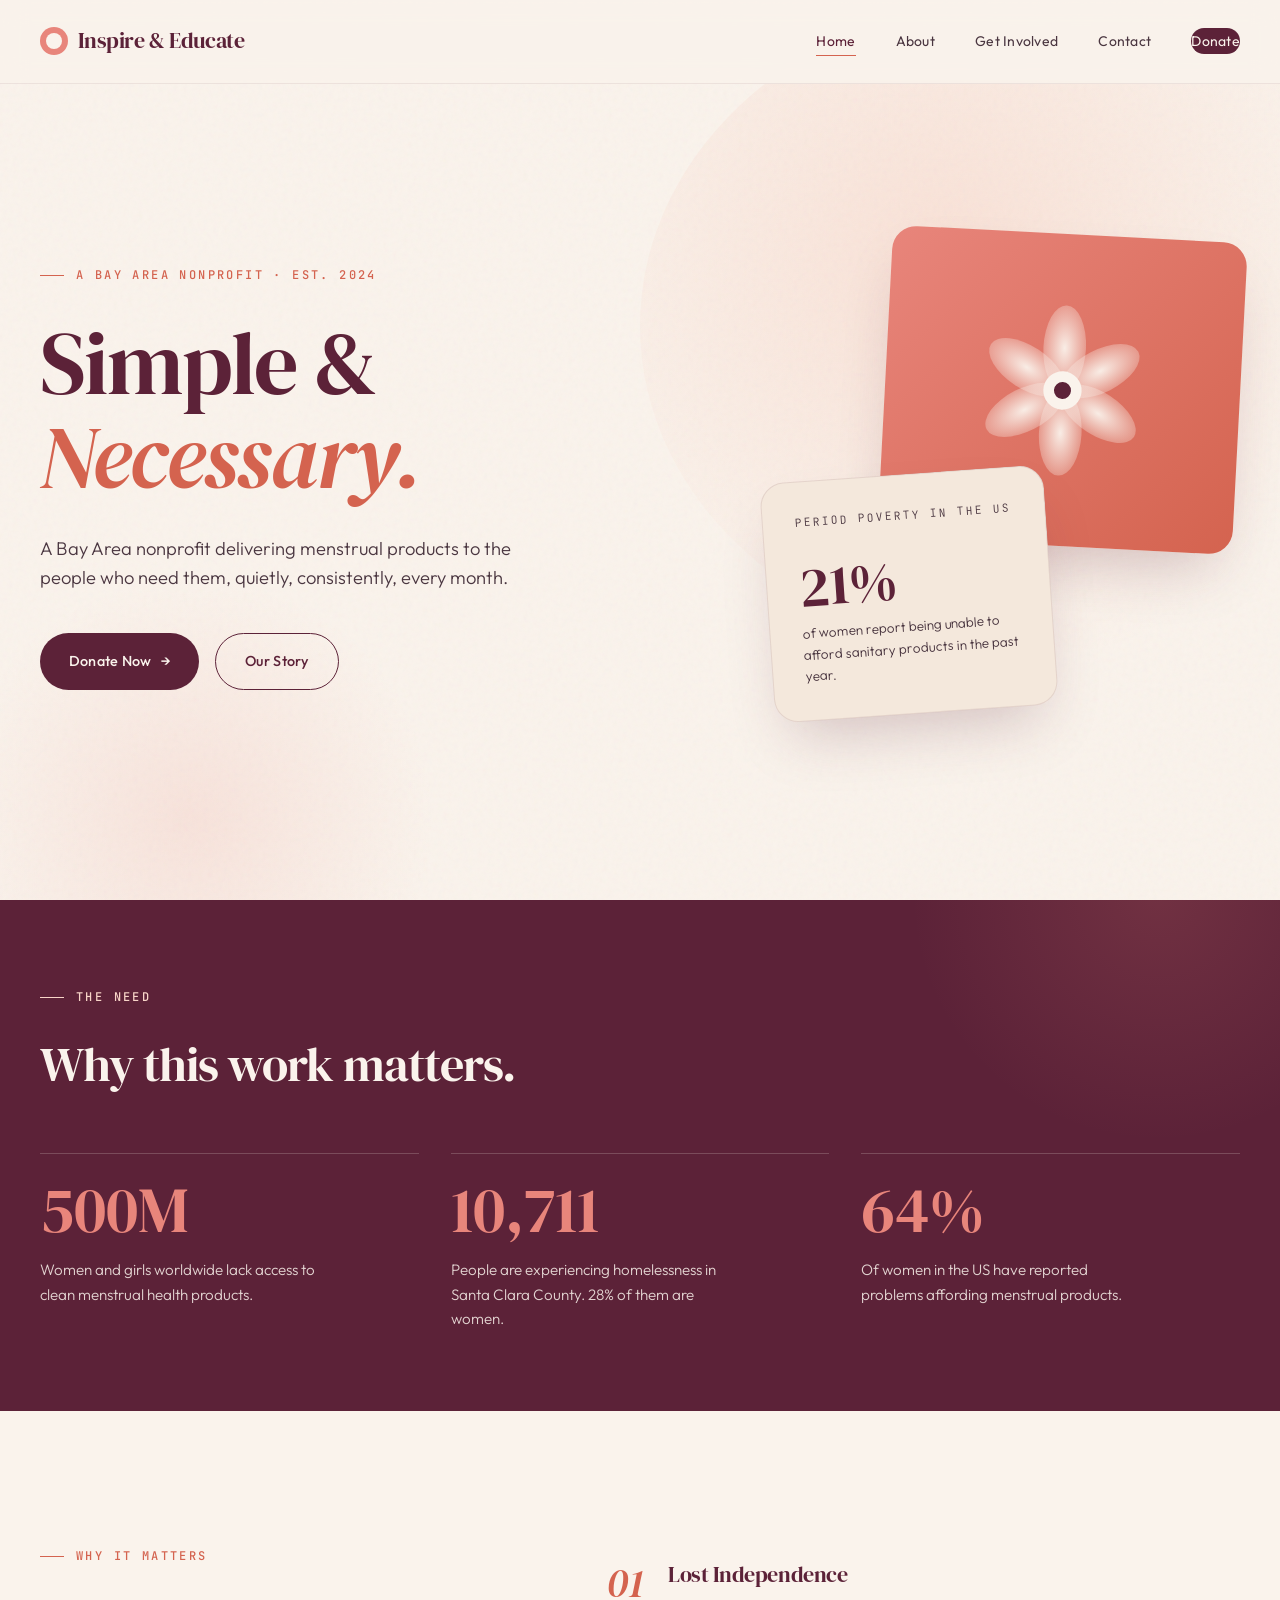
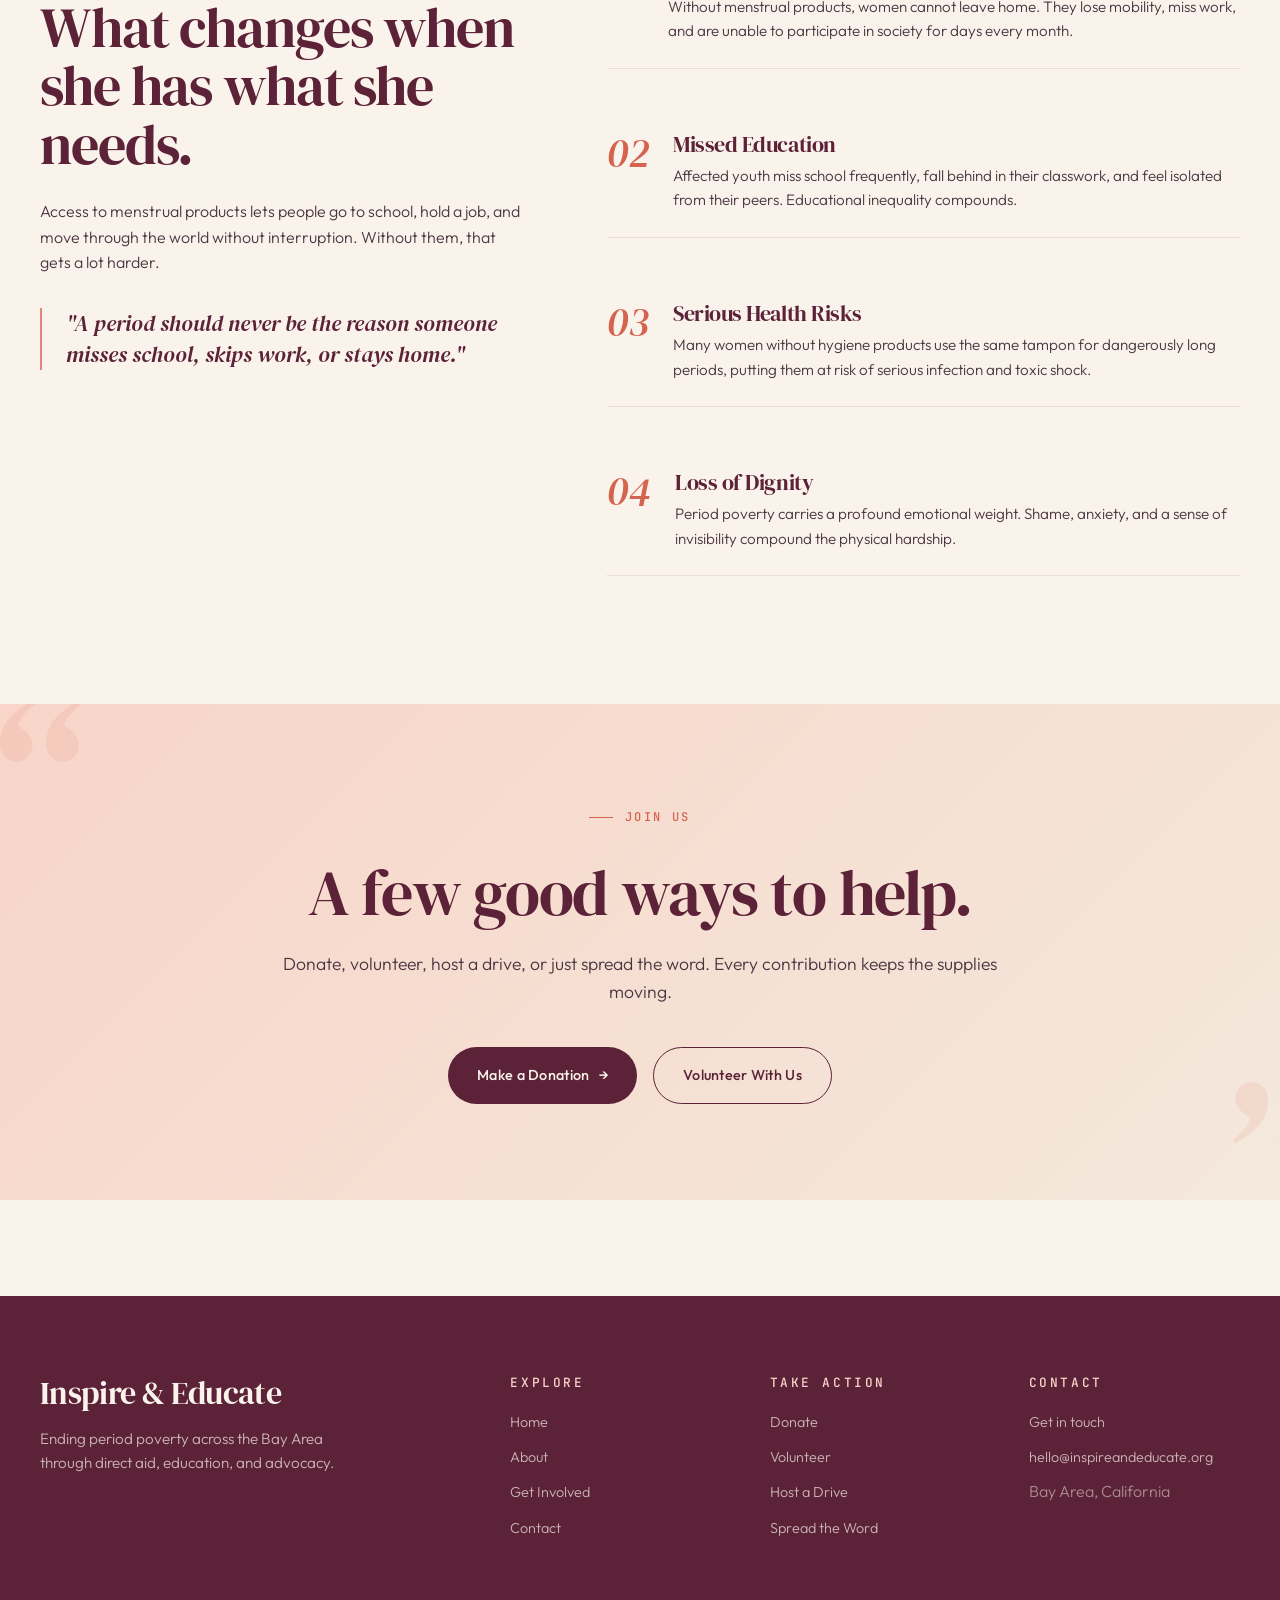
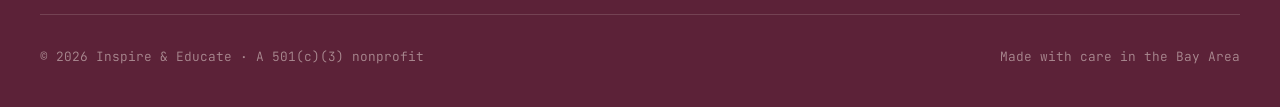
==== commit c8b2fbd9: "Update index.html" ====
--- a/index.html
+++ b/index.html
@@ -3,280 +3,360 @@
 <head>
 <meta charset="UTF-8">
 <meta name="viewport" content="width=device-width, initial-scale=1.0">
-<title>About · Inspire & Educate</title>
+<title>Inspire & Educate · Bay Area Menstrual Equity Nonprofit</title>
 <link rel="preconnect" href="https://fonts.googleapis.com">
 <link rel="preconnect" href="https://fonts.gstatic.com" crossorigin>
 <link href="https://fonts.googleapis.com/css2?family=DM+Serif+Display:ital@0;1&family=Outfit:wght@300;400;500;600&family=JetBrains+Mono:wght@400;500&display=swap" rel="stylesheet">
 <link rel="stylesheet" href="styles.css">
 <style>
-/* Page intro */
-.page-intro {
-  padding: 6rem 0 4rem;
-  position: relative;
+/* =========== Homepage-specific =========== */
+
+/* Hero */
+.hero {
+  min-height: calc(100vh - 80px);
+  display: flex;
+  align-items: center;
+  position: relative;
+  padding: 4rem 0 6rem;
   overflow: hidden;
 }
 
-.page-intro-bg {
+.hero-bg-shape {
   position: absolute;
-  top: 0;
+  top: -10%;
   right: -10%;
+  width: 60%;
+  height: 80%;
+  background: radial-gradient(circle at 40% 40%, var(--blush) 0%, var(--cream) 70%);
+  border-radius: 50%;
+  opacity: 0.6;
+  z-index: 0;
+  animation: float 20s ease-in-out infinite;
+}
+
+.hero-bg-shape-2 {
+  position: absolute;
+  bottom: -20%;
+  left: -10%;
   width: 50%;
-  height: 100%;
-  background: radial-gradient(circle, var(--blush) 0%, transparent 60%);
-  opacity: 0.5;
+  height: 60%;
+  background: radial-gradient(circle, rgba(232, 133, 123, 0.15) 0%, transparent 60%);
+  border-radius: 50%;
   z-index: 0;
 }
 
-.page-intro-grid {
+@keyframes float {
+  0%, 100% { transform: translate(0, 0) scale(1); }
+  50% { transform: translate(-30px, 20px) scale(1.05); }
+}
+
+.hero-grid {
   display: grid;
-  grid-template-columns: 1fr 1fr;
-  gap: 5rem;
-  align-items: end;
+  grid-template-columns: 1.4fr 1fr;
+  gap: 4rem;
+  align-items: center;
   position: relative;
   z-index: 2;
 }
 
-.page-intro h1 {
-  font-size: clamp(3rem, 7vw, 6rem);
-  line-height: 0.95;
-  margin-bottom: 1.5rem;
-}
-
-.page-intro h1 em {
+.hero-title {
+  font-size: clamp(3rem, 7vw, 5.5rem);
+  margin-bottom: 2rem;
+  animation: fadeUp 1s ease-out;
+}
+
+.hero-title em {
   font-style: italic;
   color: var(--coral-deep);
 }
 
-.page-intro-lede {
-  font-size: 1.25rem;
+.hero-title-underline {
+  display: inline-block;
+  position: relative;
+}
+
+.hero-title-underline::after {
+  content: '';
+  position: absolute;
+  bottom: 0.1em;
+  left: 0;
+  width: 100%;
+  height: 0.08em;
+  background: var(--coral);
+  z-index: -1;
+  opacity: 0.6;
+}
+
+.hero-lede {
+  font-size: 1.15rem;
   color: var(--ink-soft);
-  max-width: 480px;
-  padding-bottom: 1rem;
-}
-
-/* Origin story */
-.origin {
-  padding: 6rem 0;
-}
-
-.origin-grid {
-  display: grid;
-  grid-template-columns: 1fr 1.5fr;
-  gap: 5rem;
-}
-
-.origin-aside {
-  position: sticky;
-  top: 120px;
-  align-self: start;
-}
-
-.origin-year {
+  max-width: 520px;
+  margin-bottom: 2.5rem;
+  animation: fadeUp 1s ease-out 0.2s both;
+}
+
+.hero-ctas {
+  display: flex;
+  gap: 1rem;
+  flex-wrap: wrap;
+  animation: fadeUp 1s ease-out 0.4s both;
+}
+
+@keyframes fadeUp {
+  from { opacity: 0; transform: translateY(20px); }
+  to { opacity: 1; transform: translateY(0); }
+}
+
+/* Hero visual - asymmetric card stack */
+.hero-visual {
+  position: relative;
+  height: 480px;
+  animation: fadeUp 1.2s ease-out 0.3s both;
+}
+
+.hero-card {
+  position: absolute;
+  border-radius: 24px;
+  overflow: hidden;
+  box-shadow: 0 30px 60px -20px rgba(92, 34, 56, 0.25);
+  transition: transform 0.5s ease;
+}
+
+.hero-card-1 {
+  top: 0;
+  right: 0;
+  width: 75%;
+  height: 65%;
+  background: linear-gradient(135deg, var(--coral) 0%, var(--coral-deep) 100%);
+  transform: rotate(3deg);
+  display: flex;
+  align-items: center;
+  justify-content: center;
+}
+
+.hero-card-1 svg {
+  width: 60%;
+  height: auto;
+}
+
+.hero-card-2 {
+  bottom: 0;
+  left: 0;
+  width: 60%;
+  height: 50%;
+  background: var(--cream-deep);
+  transform: rotate(-4deg);
+  padding: 2rem;
+  display: flex;
+  flex-direction: column;
+  justify-content: space-between;
+  border: 1px solid rgba(92, 34, 56, 0.1);
+}
+
+.hero-card:hover {
+  transform: rotate(0deg) scale(1.02);
+}
+
+.hero-stat-big {
   font-family: var(--font-display);
-  font-size: 8rem;
-  line-height: 0.9;
-  color: var(--coral);
-  font-style: italic;
-  margin-bottom: 0.5rem;
-}
-
-.origin-label {
+  font-size: 3.5rem;
+  color: var(--wine);
+  line-height: 1;
+}
+
+.hero-stat-label {
   font-family: var(--font-mono);
-  font-size: 0.75rem;
+  font-size: 0.7rem;
   text-transform: uppercase;
-  letter-spacing: 0.2em;
+  letter-spacing: 0.18em;
   color: var(--ink-soft);
 }
 
-.origin-body p {
-  font-size: 1.1rem;
-  margin-bottom: 1.5rem;
-  color: var(--ink-soft);
-  line-height: 1.7;
-}
-
-.origin-body p.lede {
-  font-family: var(--font-display);
-  font-size: 1.5rem;
-  font-style: italic;
-  color: var(--wine);
-  line-height: 1.4;
-}
-
-.origin-body p:first-letter {
-  font-family: var(--font-display);
-  float: left;
-  font-size: 4.5rem;
-  line-height: 0.85;
-  padding: 0.3rem 0.6rem 0 0;
-  color: var(--coral-deep);
-}
-
-.origin-body p.lede:first-letter,
-.origin-body p:not(:first-of-type):first-letter {
-  float: none;
-  font-size: inherit;
-  padding: 0;
-  color: inherit;
-  font-family: inherit;
-}
-
-/* Mission card */
-.mission-card {
+/* Stats band */
+.stats {
   background: var(--wine);
   color: var(--cream);
-  padding: 5rem 4rem;
-  border-radius: 32px;
-  margin: 4rem auto;
-  max-width: 900px;
+  padding: 5rem 0;
   position: relative;
   overflow: hidden;
 }
 
-.mission-card::before {
+.stats::before {
   content: '';
   position: absolute;
-  top: -100px;
-  right: -100px;
-  width: 300px;
-  height: 300px;
+  top: -50%;
+  right: -10%;
+  width: 500px;
+  height: 500px;
   border-radius: 50%;
-  background: radial-gradient(circle, rgba(232, 133, 123, 0.2) 0%, transparent 70%);
-}
-
-.mission-card .eyebrow {
+  background: radial-gradient(circle, rgba(232, 133, 123, 0.15) 0%, transparent 70%);
+}
+
+.stats-header {
+  max-width: 700px;
+  margin-bottom: 4rem;
+  position: relative;
+}
+
+.stats-header .eyebrow {
   color: var(--blush);
 }
-.mission-card .eyebrow::before {
+
+.stats-header .eyebrow::before {
   background: var(--blush);
 }
 
-.mission-card h2 {
-  font-family: var(--font-display);
+.stats-header h2 {
   font-size: clamp(2rem, 4vw, 3rem);
   color: var(--cream);
-  line-height: 1.2;
-  position: relative;
-}
-
-.mission-card h2 em {
-  font-style: italic;
-  color: var(--coral);
-}
-
-/* Team */
-.team {
-  padding: 6rem 0;
-}
-
-.team-header {
-  text-align: center;
-  margin-bottom: 5rem;
-}
-
-.team-header h2 {
-  font-size: clamp(2.5rem, 5vw, 4rem);
-  margin-bottom: 1rem;
-}
-
-.team-header p {
-  color: var(--ink-soft);
-  max-width: 560px;
-  margin: 0 auto;
-  font-size: 1.1rem;
-}
-
-.team-section + .team-section {
-  margin-top: 5rem;
-}
-
-.team-section-title {
-  font-family: var(--font-mono);
-  font-size: 0.75rem;
-  text-transform: uppercase;
-  letter-spacing: 0.2em;
-  color: var(--coral-deep);
-  margin-bottom: 2rem;
-  padding-bottom: 1rem;
-  border-bottom: 1px solid rgba(92, 34, 56, 0.15);
-}
-
-.team-grid {
+}
+
+.stats-grid {
   display: grid;
   grid-template-columns: repeat(3, 1fr);
   gap: 2rem;
-}
-
-.team-card {
-  background: var(--cream-deep);
-  padding: 2rem;
-  border-radius: 20px;
-  transition: all 0.4s cubic-bezier(0.4, 0, 0.2, 1);
+  position: relative;
+}
+
+.stat-card {
+  border-top: 1px solid rgba(250, 243, 236, 0.2);
+  padding-top: 1.5rem;
+}
+
+.stat-number {
+  font-family: var(--font-display);
+  font-size: clamp(3rem, 5vw, 4.5rem);
+  line-height: 1;
+  color: var(--coral);
+  margin-bottom: 1rem;
+}
+
+.stat-text {
+  color: rgba(250, 243, 236, 0.85);
+  font-size: 0.95rem;
+  max-width: 280px;
+}
+
+/* Mission section */
+.mission {
+  padding: 8rem 0;
+  position: relative;
+}
+
+.mission-grid {
+  display: grid;
+  grid-template-columns: 1fr 1.3fr;
+  gap: 5rem;
+  align-items: start;
+}
+
+.mission-aside {
+  position: sticky;
+  top: 120px;
+}
+
+.mission-aside h2 {
+  font-size: clamp(2.5rem, 5vw, 3.5rem);
+  margin-bottom: 1.5rem;
+}
+
+.mission-aside p {
+  color: var(--ink-soft);
+  margin-bottom: 2rem;
+}
+
+.mission-quote {
+  font-family: var(--font-display);
+  font-style: italic;
+  font-size: 1.4rem;
+  line-height: 1.4;
+  color: var(--wine);
+  padding-left: 1.5rem;
+  border-left: 2px solid var(--coral);
+}
+
+.why-list {
+  list-style: none;
+  display: flex;
+  flex-direction: column;
+  gap: 2.5rem;
+}
+
+.why-item {
+  display: grid;
+  grid-template-columns: auto 1fr;
+  gap: 1.5rem;
+  align-items: start;
+  padding: 1.5rem 0;
+  border-bottom: 1px solid rgba(92, 34, 56, 0.1);
+}
+
+.why-num {
+  font-family: var(--font-display);
+  font-size: 2.5rem;
+  color: var(--coral-deep);
+  line-height: 1;
+  font-style: italic;
+}
+
+.why-item h3 {
+  font-size: 1.4rem;
+  margin-bottom: 0.5rem;
+  color: var(--wine);
+}
+
+.why-item p {
+  color: var(--ink-soft);
+  font-size: 0.95rem;
+}
+
+/* CTA band */
+.cta-band {
+  background: linear-gradient(135deg, var(--blush) 0%, var(--cream-deep) 100%);
+  padding: 6rem 0;
   position: relative;
   overflow: hidden;
 }
 
-.team-card:hover {
-  transform: translateY(-6px);
-  box-shadow: 0 20px 40px -20px rgba(92, 34, 56, 0.25);
-}
-
-.team-avatar {
-  width: 64px;
-  height: 64px;
-  border-radius: 50%;
-  background: linear-gradient(135deg, var(--coral), var(--coral-deep));
-  display: flex;
-  align-items: center;
-  justify-content: center;
+.cta-band-content {
+  text-align: center;
+  max-width: 720px;
+  margin: 0 auto;
+  position: relative;
+  z-index: 2;
+}
+
+.cta-band h2 {
+  font-size: clamp(2.5rem, 5vw, 4rem);
+  margin-bottom: 1.5rem;
+}
+
+.cta-band p {
+  color: var(--ink-soft);
+  margin-bottom: 2.5rem;
+  font-size: 1.1rem;
+}
+
+.cta-band-deco {
+  position: absolute;
   font-family: var(--font-display);
-  color: var(--cream);
-  font-size: 1.5rem;
-  margin-bottom: 1.5rem;
-}
-
-.team-card h3 {
-  font-family: var(--font-display);
-  font-size: 1.4rem;
-  color: var(--wine);
-  margin-bottom: 0.4rem;
-  line-height: 1.2;
-}
-
-.team-card .role {
-  font-family: var(--font-mono);
-  font-size: 0.7rem;
-  text-transform: uppercase;
-  letter-spacing: 0.15em;
-  color: var(--coral-deep);
-  margin-bottom: 1rem;
-  display: block;
-}
-
-.team-card .bio {
-  font-size: 0.9rem;
-  color: var(--ink-soft);
-  line-height: 1.5;
-}
-
-.team-card.featured {
-  background: linear-gradient(135deg, var(--blush) 0%, var(--cream-deep) 100%);
-  border: 1px solid rgba(212, 99, 79, 0.15);
-}
-
-.team-grid-2 {
-  grid-template-columns: repeat(2, 1fr);
-  max-width: 800px;
-}
-
+  font-style: italic;
+  color: rgba(212, 99, 79, 0.1);
+  font-size: 14rem;
+  line-height: 1;
+  pointer-events: none;
+}
+
+.cta-band-deco-1 { top: -30px; left: -30px; }
+.cta-band-deco-2 { bottom: -80px; right: -30px; }
+
+/* Responsive */
 @media (max-width: 900px) {
-  .page-intro-grid { grid-template-columns: 1fr; gap: 2rem; }
-  .origin-grid { grid-template-columns: 1fr; gap: 2rem; }
-  .origin-aside { position: static; }
-  .origin-year { font-size: 5rem; }
-  .mission-card { padding: 3rem 2rem; }
-  .team-grid { grid-template-columns: 1fr; }
-  .team-grid-2 { grid-template-columns: 1fr; }
+  .hero-grid { grid-template-columns: 1fr; gap: 3rem; }
+  .hero-visual { height: 360px; }
+  .stats-grid { grid-template-columns: 1fr; }
+  .mission-grid { grid-template-columns: 1fr; gap: 3rem; }
+  .mission-aside { position: static; }
 }
 </style>
 </head>
@@ -288,8 +368,8 @@
     Inspire & Educate
   </a>
   <ul class="nav-links">
-    <li><a href="index.html">Home</a></li>
-    <li><a href="about.html" class="active">About</a></li>
+    <li><a href="index.html" class="active">Home</a></li>
+    <li><a href="about.html">About</a></li>
     <li><a href="get-involved.html">Get Involved</a></li>
     <li><a href="contact.html">Contact</a></li>
     <li><a href="get-involved.html#donate" class="nav-cta">Donate</a></li>
@@ -298,129 +378,145 @@
 
 <main>
 
-<!-- ============== INTRO ============== -->
-<section class="page-intro">
-  <div class="page-intro-bg"></div>
+<!-- ============== HERO ============== -->
+<section class="hero">
+  <div class="hero-bg-shape"></div>
+  <div class="hero-bg-shape-2"></div>
   <div class="container">
-    <div class="page-intro-grid">
+    <div class="hero-grid">
       <div>
-        <span class="eyebrow">Who We Are</span>
-        <h1>Three sisters. <em>One</em> mission.</h1>
-      </div>
-      <p class="page-intro-lede">
-        A nonprofit founded in 2024 to get menstrual products to the people who need them across the Bay Area.
-      </p>
+        <span class="eyebrow">A Bay Area Nonprofit · Est. 2024</span>
+        <h1 class="hero-title">
+          Simple &amp; <em>Necessary.</em>
+        </h1>
+        <p class="hero-lede">
+          A Bay Area nonprofit delivering menstrual products to the people who need them, quietly, consistently, every month.
+        </p>
+        <div class="hero-ctas">
+          <a href="get-involved.html#donate" class="btn btn-primary">
+            Donate Now <span class="btn-arrow">→</span>
+          </a>
+          <a href="about.html" class="btn btn-secondary">Our Story</a>
+        </div>
+      </div>
+
+      <div class="hero-visual">
+        <div class="hero-card hero-card-1">
+          <!-- Inline SVG illustration: abstract bloom -->
+          <svg viewBox="0 0 200 200" xmlns="http://www.w3.org/2000/svg">
+            <defs>
+              <radialGradient id="petal" cx="50%" cy="50%">
+                <stop offset="0%" stop-color="#FAF3EC" stop-opacity="0.95"/>
+                <stop offset="100%" stop-color="#FAF3EC" stop-opacity="0.3"/>
+              </radialGradient>
+            </defs>
+            <g transform="translate(100 100)">
+              <ellipse cx="0" cy="-40" rx="20" ry="40" fill="url(#petal)" transform="rotate(0)"/>
+              <ellipse cx="0" cy="-40" rx="20" ry="40" fill="url(#petal)" transform="rotate(60)"/>
+              <ellipse cx="0" cy="-40" rx="20" ry="40" fill="url(#petal)" transform="rotate(120)"/>
+              <ellipse cx="0" cy="-40" rx="20" ry="40" fill="url(#petal)" transform="rotate(180)"/>
+              <ellipse cx="0" cy="-40" rx="20" ry="40" fill="url(#petal)" transform="rotate(240)"/>
+              <ellipse cx="0" cy="-40" rx="20" ry="40" fill="url(#petal)" transform="rotate(300)"/>
+              <circle r="18" fill="#FAF3EC"/>
+              <circle r="8" fill="#5C2238"/>
+            </g>
+          </svg>
+        </div>
+        <div class="hero-card hero-card-2">
+          <span class="hero-stat-label">Period Poverty in the US</span>
+          <div>
+            <div class="hero-stat-big">21%</div>
+            <p style="font-size: 0.85rem; color: var(--ink-soft); margin-top: 0.5rem;">of women report being unable to afford sanitary products in the past year.</p>
+          </div>
+        </div>
+      </div>
     </div>
   </div>
 </section>
 
-<!-- ============== ORIGIN ============== -->
-<section class="origin">
+<!-- ============== STATS ============== -->
+<section class="stats">
   <div class="container">
-    <div class="origin-grid">
-      <aside class="origin-aside">
-        <div class="origin-year">'24</div>
-        <span class="origin-label">Our Origin Story</span>
-      </aside>
-      <div class="origin-body">
-        <p class="lede">In 2024, three sisters founded Inspire and Educate to address a need that wasn't being met.</p>
-        <p>Alexandra, Olivia, and Madelyne Dongnguyen were doing volunteer community service when they noticed something the food and clothing drives weren't reaching. Women came for food. They came for clothing. Some of them quietly asked for sanitary supplies.</p>
-        <p>That ask changed everything. The sisters realized that menstrual products, items most of us take for granted, were a silent and unmet need for thousands of women across the Bay Area. The mainstream community drives weren't designed to provide them, and the shame around asking made the problem invisible.</p>
-        <p>So they founded Inspire and Educate. Today, the organization works to provide equal access to menstrual health products to vulnerable populations across the Bay Area, raise awareness of period poverty, and improve quality of life for those in need.</p>
+    <div class="stats-header">
+      <span class="eyebrow">The Need</span>
+      <h2>Why this work matters.</h2>
+    </div>
+    <div class="stats-grid">
+      <div class="stat-card">
+        <div class="stat-number">500M</div>
+        <p class="stat-text">Women and girls worldwide lack access to clean menstrual health products.</p>
+      </div>
+      <div class="stat-card">
+        <div class="stat-number">10,711</div>
+        <p class="stat-text">People are experiencing homelessness in Santa Clara County. 28% of them are women.</p>
+      </div>
+      <div class="stat-card">
+        <div class="stat-number">64%</div>
+        <p class="stat-text">Of women in the US have reported problems affording menstrual products.</p>
       </div>
     </div>
   </div>
 </section>
 
-<!-- ============== MISSION CARD ============== -->
-<section>
+<!-- ============== MISSION / WHY ============== -->
+<section class="mission">
   <div class="container">
-    <div class="mission-card">
-      <span class="eyebrow">Our Mission</span>
-      <h2>To provide <em>equal access</em> to menstrual health products, raise awareness of period poverty, and improve the quality of life for those in need.</h2>
+    <div class="mission-grid">
+      <aside class="mission-aside">
+        <span class="eyebrow">Why It Matters</span>
+        <h2>What changes when she has what she needs.</h2>
+        <p>Access to menstrual products lets people go to school, hold a job, and move through the world without interruption. Without them, that gets a lot harder.</p>
+        <blockquote class="mission-quote">
+          "A period should never be the reason someone misses school, skips work, or stays home."
+        </blockquote>
+      </aside>
+
+      <ul class="why-list">
+        <li class="why-item">
+          <span class="why-num">01</span>
+          <div>
+            <h3>Lost Independence</h3>
+            <p>Without menstrual products, women cannot leave home. They lose mobility, miss work, and are unable to participate in society for days every month.</p>
+          </div>
+        </li>
+        <li class="why-item">
+          <span class="why-num">02</span>
+          <div>
+            <h3>Missed Education</h3>
+            <p>Affected youth miss school frequently, fall behind in their classwork, and feel isolated from their peers. Educational inequality compounds.</p>
+          </div>
+        </li>
+        <li class="why-item">
+          <span class="why-num">03</span>
+          <div>
+            <h3>Serious Health Risks</h3>
+            <p>Many women without hygiene products use the same tampon for dangerously long periods, putting them at risk of serious infection and toxic shock.</p>
+          </div>
+        </li>
+        <li class="why-item">
+          <span class="why-num">04</span>
+          <div>
+            <h3>Loss of Dignity</h3>
+            <p>Period poverty carries a profound emotional weight. Shame, anxiety, and a sense of invisibility compound the physical hardship.</p>
+          </div>
+        </li>
+      </ul>
     </div>
   </div>
 </section>
 
-<!-- ============== TEAM ============== -->
-<section class="team">
+<!-- ============== CTA BAND ============== -->
+<section class="cta-band">
+  <span class="cta-band-deco cta-band-deco-1">“</span>
+  <span class="cta-band-deco cta-band-deco-2">”</span>
   <div class="container">
-    <div class="team-header">
-      <span class="eyebrow">The People Behind It</span>
-      <h2>Our Team</h2>
-      <p>A founding family, a board of medical and academic leaders, and an advisory council bringing decades of expertise to the cause.</p>
-    </div>
-
-    <!-- Founders -->
-    <div class="team-section">
-      <h3 class="team-section-title">Founders</h3>
-      <div class="team-grid">
-        <div class="team-card featured">
-          <div class="team-avatar">A</div>
-          <h3>Alexandra Dongnguyen</h3>
-          <span class="role">Co-Founder</span>
-        </div>
-        <div class="team-card featured">
-          <div class="team-avatar">O</div>
-          <h3>Olivia Dongnguyen</h3>
-          <span class="role">Co-Founder</span>
-        </div>
-        <div class="team-card featured">
-          <div class="team-avatar">M</div>
-          <h3>Madelyne Dongnguyen</h3>
-          <span class="role">Co-Founder</span>
-        </div>
-      </div>
-    </div>
-
-    <!-- Board of Directors -->
-    <div class="team-section">
-      <h3 class="team-section-title">Board of Directors</h3>
-      <div class="team-grid">
-        <div class="team-card">
-          <div class="team-avatar">A</div>
-          <h3>Alexandra Dongnguyen</h3>
-          <span class="role">Director · Co-Founder</span>
-        </div>
-        <div class="team-card">
-          <div class="team-avatar">O</div>
-          <h3>Olivia Dongnguyen</h3>
-          <span class="role">Director · Co-Founder</span>
-        </div>
-        <div class="team-card">
-          <div class="team-avatar">M</div>
-          <h3>Madelyne Dongnguyen</h3>
-          <span class="role">Director · Co-Founder</span>
-        </div>
-        <div class="team-card">
-          <div class="team-avatar">D</div>
-          <h3>Diana V. Do, MD</h3>
-          <span class="role">Director</span>
-          <p class="bio">Professor of Ophthalmology and Vice Chair of Clinical Affairs at the Byers Eye Institute, Stanford University School of Medicine.</p>
-        </div>
-        <div class="team-card">
-          <div class="team-avatar">J</div>
-          <h3>Jennifer H. Do, MD</h3>
-          <span class="role">Director</span>
-          <p class="bio">Pediatrician at Sutter Health, California Pacific Medical Center.</p>
-        </div>
-      </div>
-    </div>
-
-    <!-- Advisory Council -->
-    <div class="team-section">
-      <h3 class="team-section-title">Advisory Council</h3>
-      <div class="team-grid team-grid-2">
-        <div class="team-card">
-          <div class="team-avatar">T</div>
-          <h3>Teresa Nguyen Hung, JD</h3>
-          <span class="role">Advisor</span>
-        </div>
-        <div class="team-card">
-          <div class="team-avatar">D</div>
-          <h3>David Ni Xu, MD</h3>
-          <span class="role">Advisor</span>
-        </div>
+    <div class="cta-band-content">
+      <span class="eyebrow">Join Us</span>
+      <h2>A few good ways to help.</h2>
+      <p>Donate, volunteer, host a drive, or just spread the word. Every contribution keeps the supplies moving.</p>
+      <div class="hero-ctas" style="justify-content: center;">
+        <a href="get-involved.html#donate" class="btn btn-primary">Make a Donation <span class="btn-arrow">→</span></a>
+        <a href="get-involved.html#volunteer" class="btn btn-secondary">Volunteer With Us</a>
       </div>
     </div>
   </div>
@@ -428,6 +524,7 @@
 
 </main>
 
+<!-- ============== FOOTER ============== -->
 <footer class="footer">
   <div class="container">
     <div class="footer-grid">
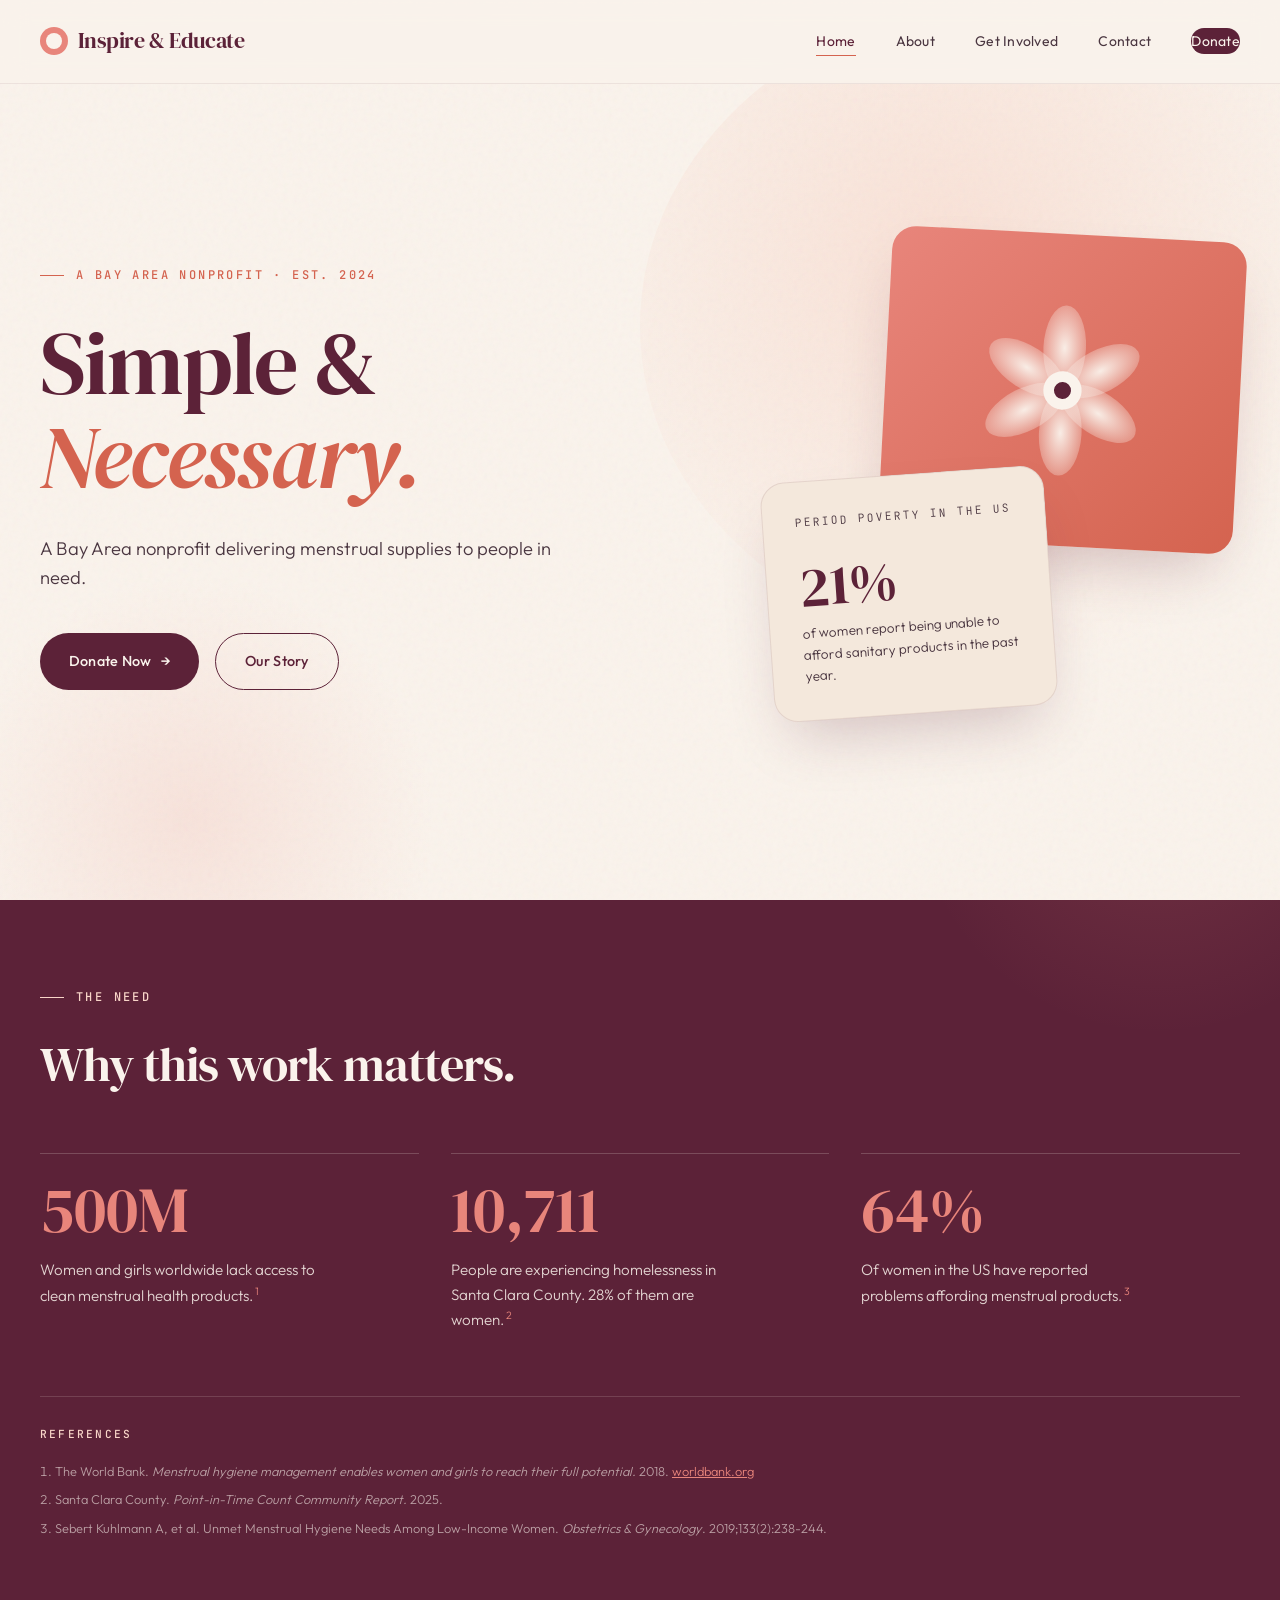
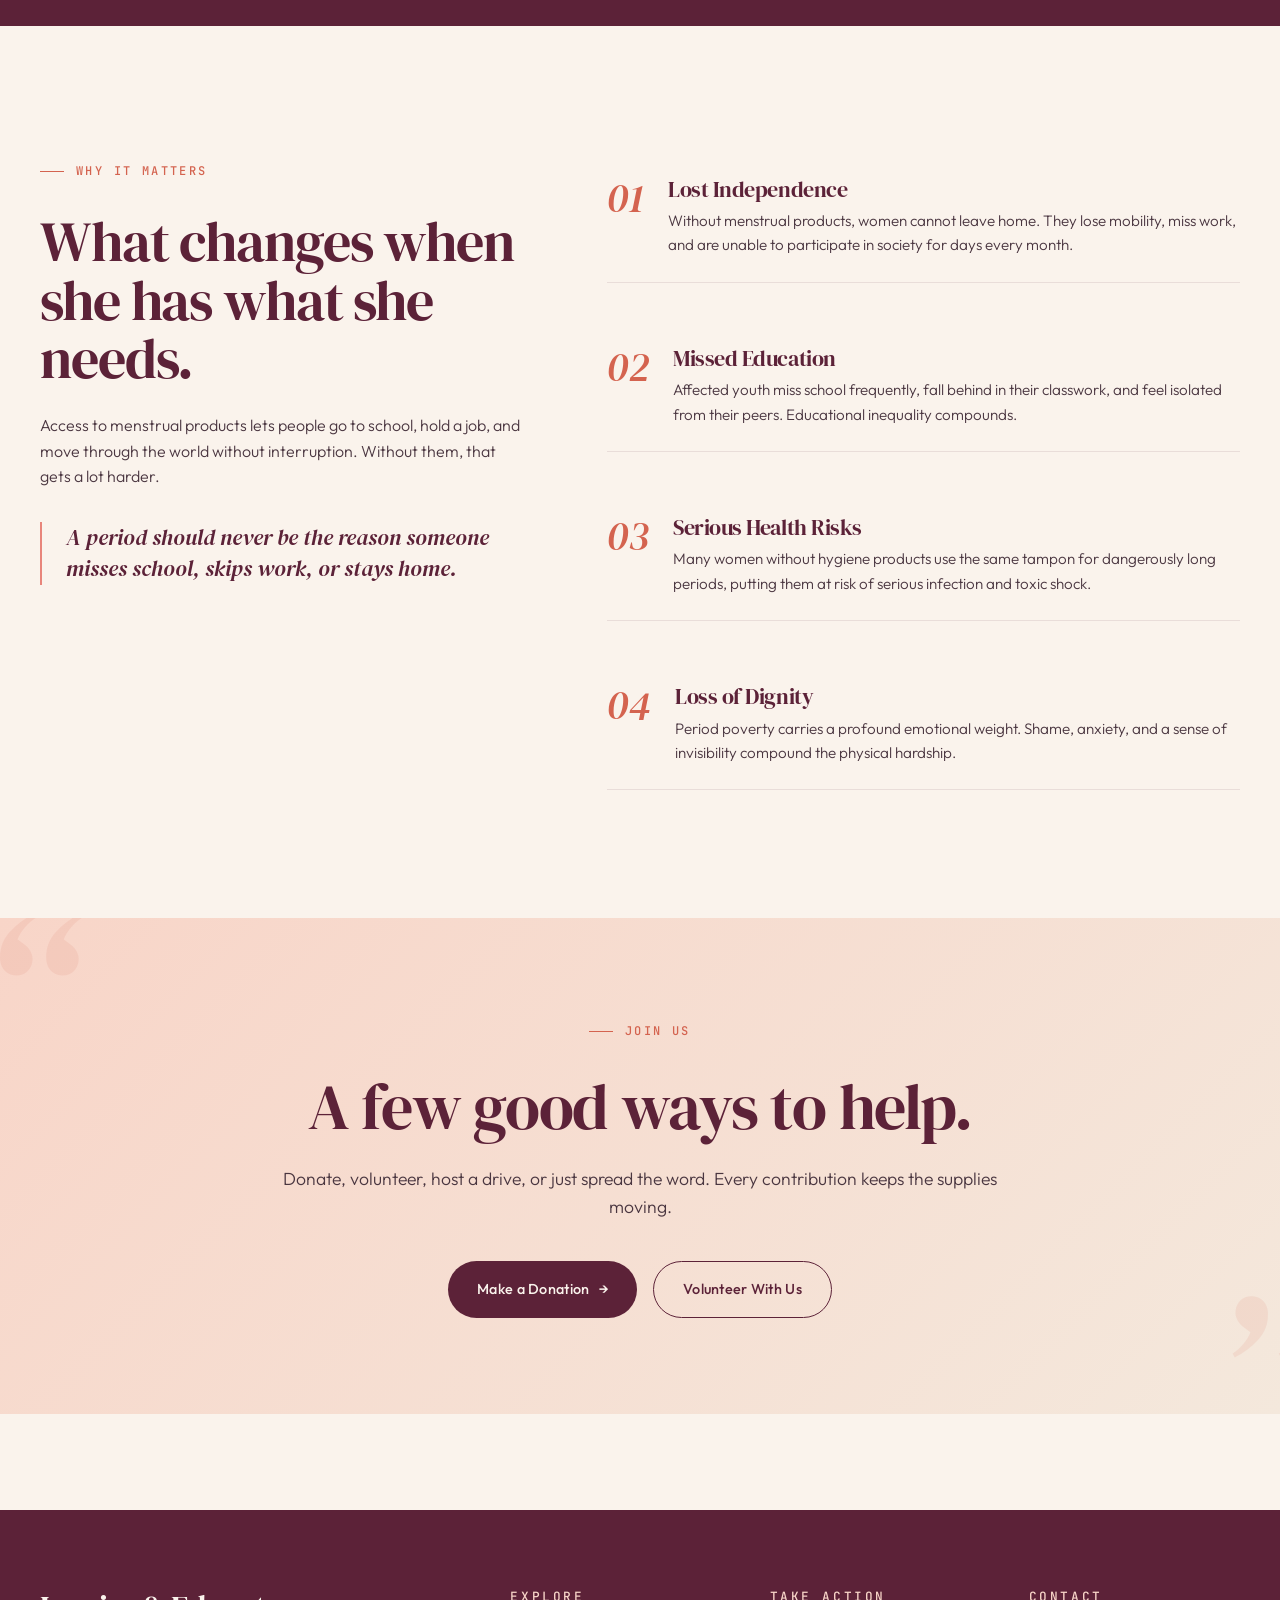
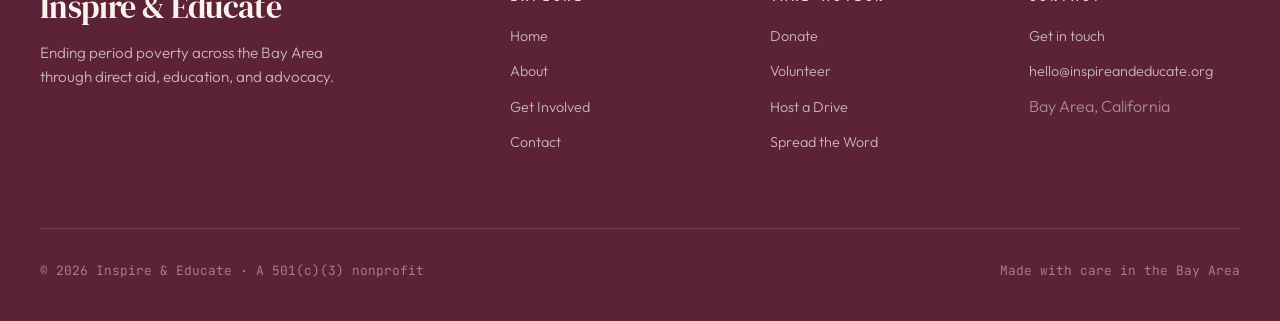
==== commit 9dbb053d: "Update index.html" ====
--- a/index.html
+++ b/index.html
@@ -235,6 +235,55 @@
   color: rgba(250, 243, 236, 0.85);
   font-size: 0.95rem;
   max-width: 280px;
+}
+
+.cite-mark {
+  font-size: 0.7em;
+  vertical-align: super;
+  margin-left: 2px;
+}
+
+.cite-mark a {
+  color: var(--coral);
+  text-decoration: none;
+}
+
+.cite-mark a:hover {
+  text-decoration: underline;
+}
+
+.references {
+  margin-top: 4rem;
+  padding-top: 2rem;
+  border-top: 1px solid rgba(250, 243, 236, 0.15);
+  position: relative;
+}
+
+.references-title {
+  font-family: var(--font-mono);
+  font-size: 0.7rem;
+  text-transform: uppercase;
+  letter-spacing: 0.2em;
+  color: var(--blush);
+  font-weight: 500;
+  margin-bottom: 1.25rem;
+}
+
+.references-list {
+  list-style: decimal inside;
+  font-size: 0.8rem;
+  color: rgba(250, 243, 236, 0.6);
+  line-height: 1.7;
+  max-width: 800px;
+}
+
+.references-list li {
+  margin-bottom: 0.4rem;
+}
+
+.references-list a {
+  color: var(--coral);
+  text-decoration: underline;
 }
 
 /* Mission section */
@@ -390,7 +439,7 @@
           Simple &amp; <em>Necessary.</em>
         </h1>
         <p class="hero-lede">
-          A Bay Area nonprofit delivering menstrual products to the people who need them, quietly, consistently, every month.
+          A Bay Area nonprofit delivering menstrual supplies to people in need.
         </p>
         <div class="hero-ctas">
           <a href="get-involved.html#donate" class="btn btn-primary">
@@ -444,16 +493,26 @@
     <div class="stats-grid">
       <div class="stat-card">
         <div class="stat-number">500M</div>
-        <p class="stat-text">Women and girls worldwide lack access to clean menstrual health products.</p>
+        <p class="stat-text">Women and girls worldwide lack access to clean menstrual health products.<sup class="cite-mark"><a href="#ref-1">1</a></sup></p>
       </div>
       <div class="stat-card">
         <div class="stat-number">10,711</div>
-        <p class="stat-text">People are experiencing homelessness in Santa Clara County. 28% of them are women.</p>
+        <p class="stat-text">People are experiencing homelessness in Santa Clara County. 28% of them are women.<sup class="cite-mark"><a href="#ref-2">2</a></sup></p>
       </div>
       <div class="stat-card">
         <div class="stat-number">64%</div>
-        <p class="stat-text">Of women in the US have reported problems affording menstrual products.</p>
-      </div>
+        <p class="stat-text">Of women in the US have reported problems affording menstrual products.<sup class="cite-mark"><a href="#ref-3">3</a></sup></p>
+      </div>
+    </div>
+
+    <!-- References -->
+    <div class="references">
+      <h4 class="references-title">References</h4>
+      <ol class="references-list">
+        <li id="ref-1">The World Bank. <em>Menstrual hygiene management enables women and girls to reach their full potential.</em> 2018. <a href="https://www.worldbank.org/en/news/feature/2018/05/25/menstrual-hygiene-management" target="_blank" rel="noopener">worldbank.org</a></li>
+        <li id="ref-2">Santa Clara County. <em>Point-in-Time Count Community Report.</em> 2025.</li>
+        <li id="ref-3">Sebert Kuhlmann A, et al. Unmet Menstrual Hygiene Needs Among Low-Income Women. <em>Obstetrics &amp; Gynecology</em>. 2019;133(2):238-244.</li>
+      </ol>
     </div>
   </div>
 </section>
@@ -467,7 +526,7 @@
         <h2>What changes when she has what she needs.</h2>
         <p>Access to menstrual products lets people go to school, hold a job, and move through the world without interruption. Without them, that gets a lot harder.</p>
         <blockquote class="mission-quote">
-          "A period should never be the reason someone misses school, skips work, or stays home."
+          A period should never be the reason someone misses school, skips work, or stays home.
         </blockquote>
       </aside>
 
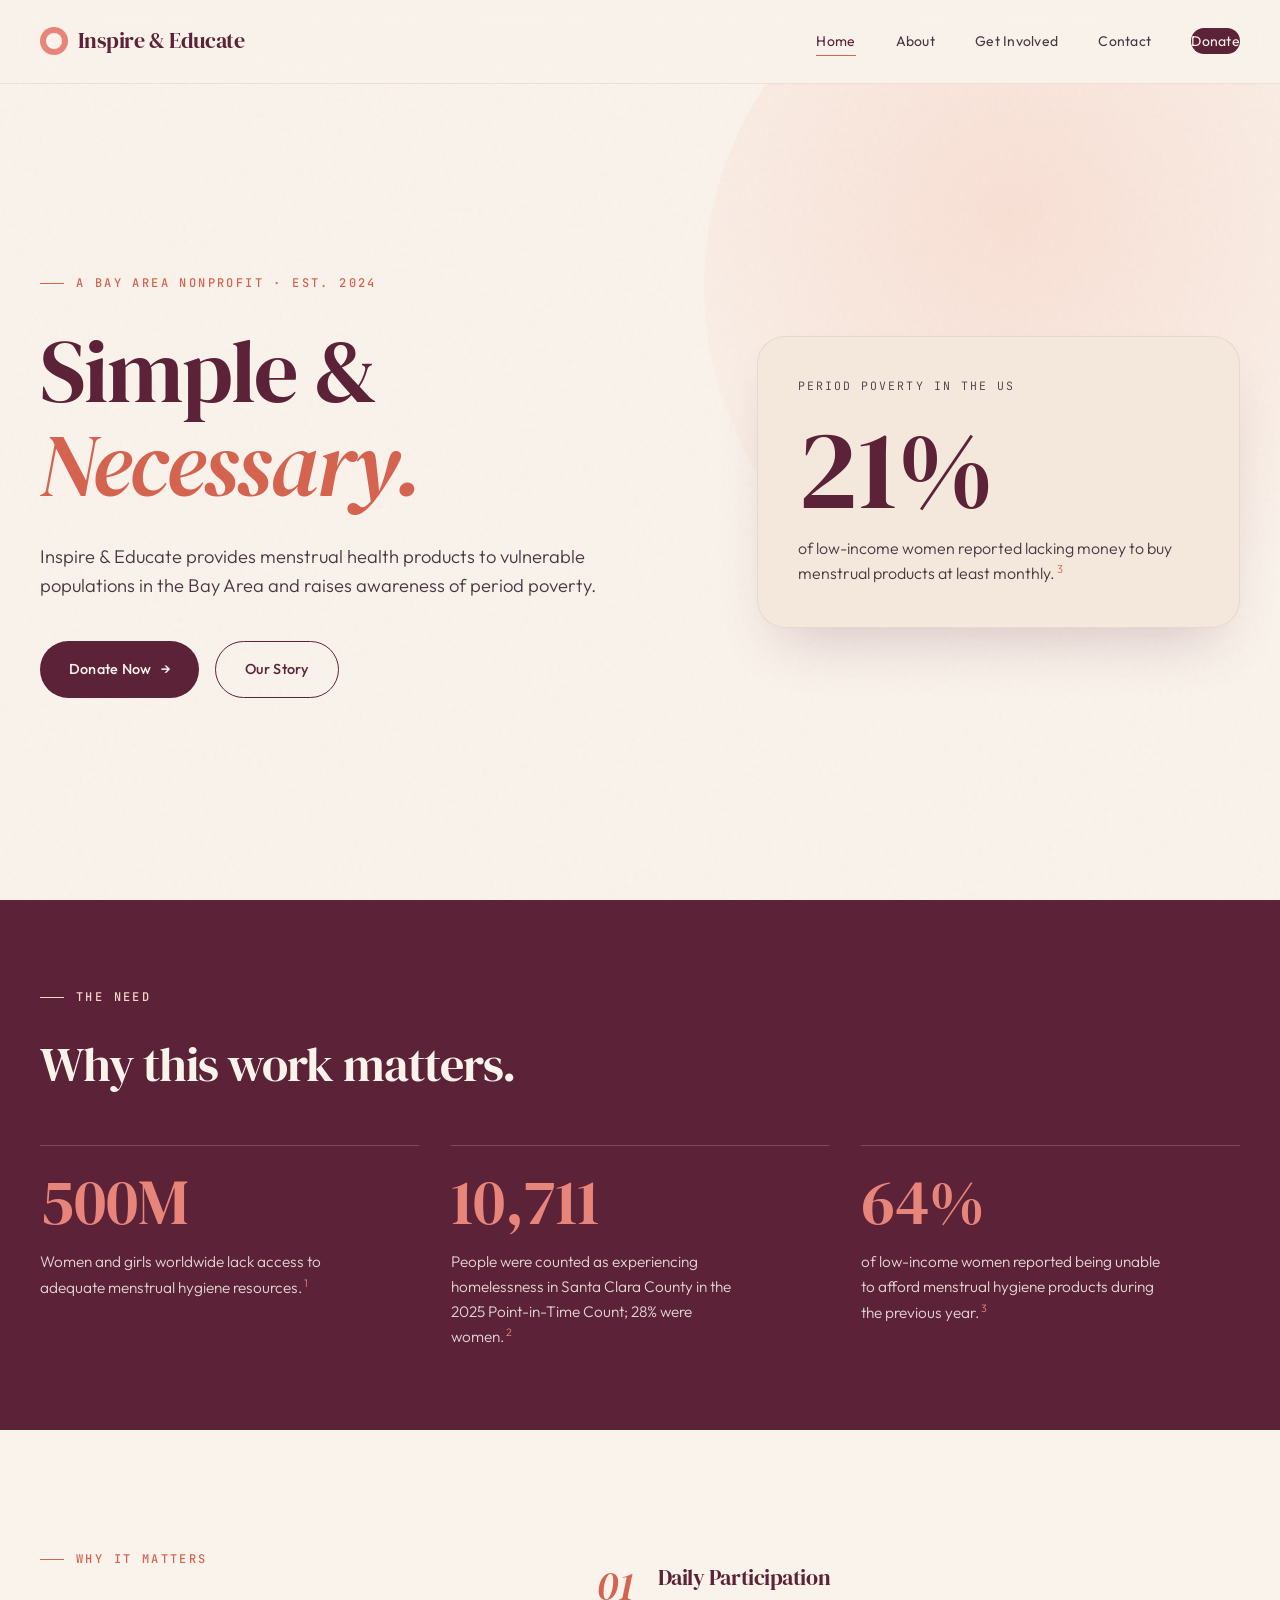
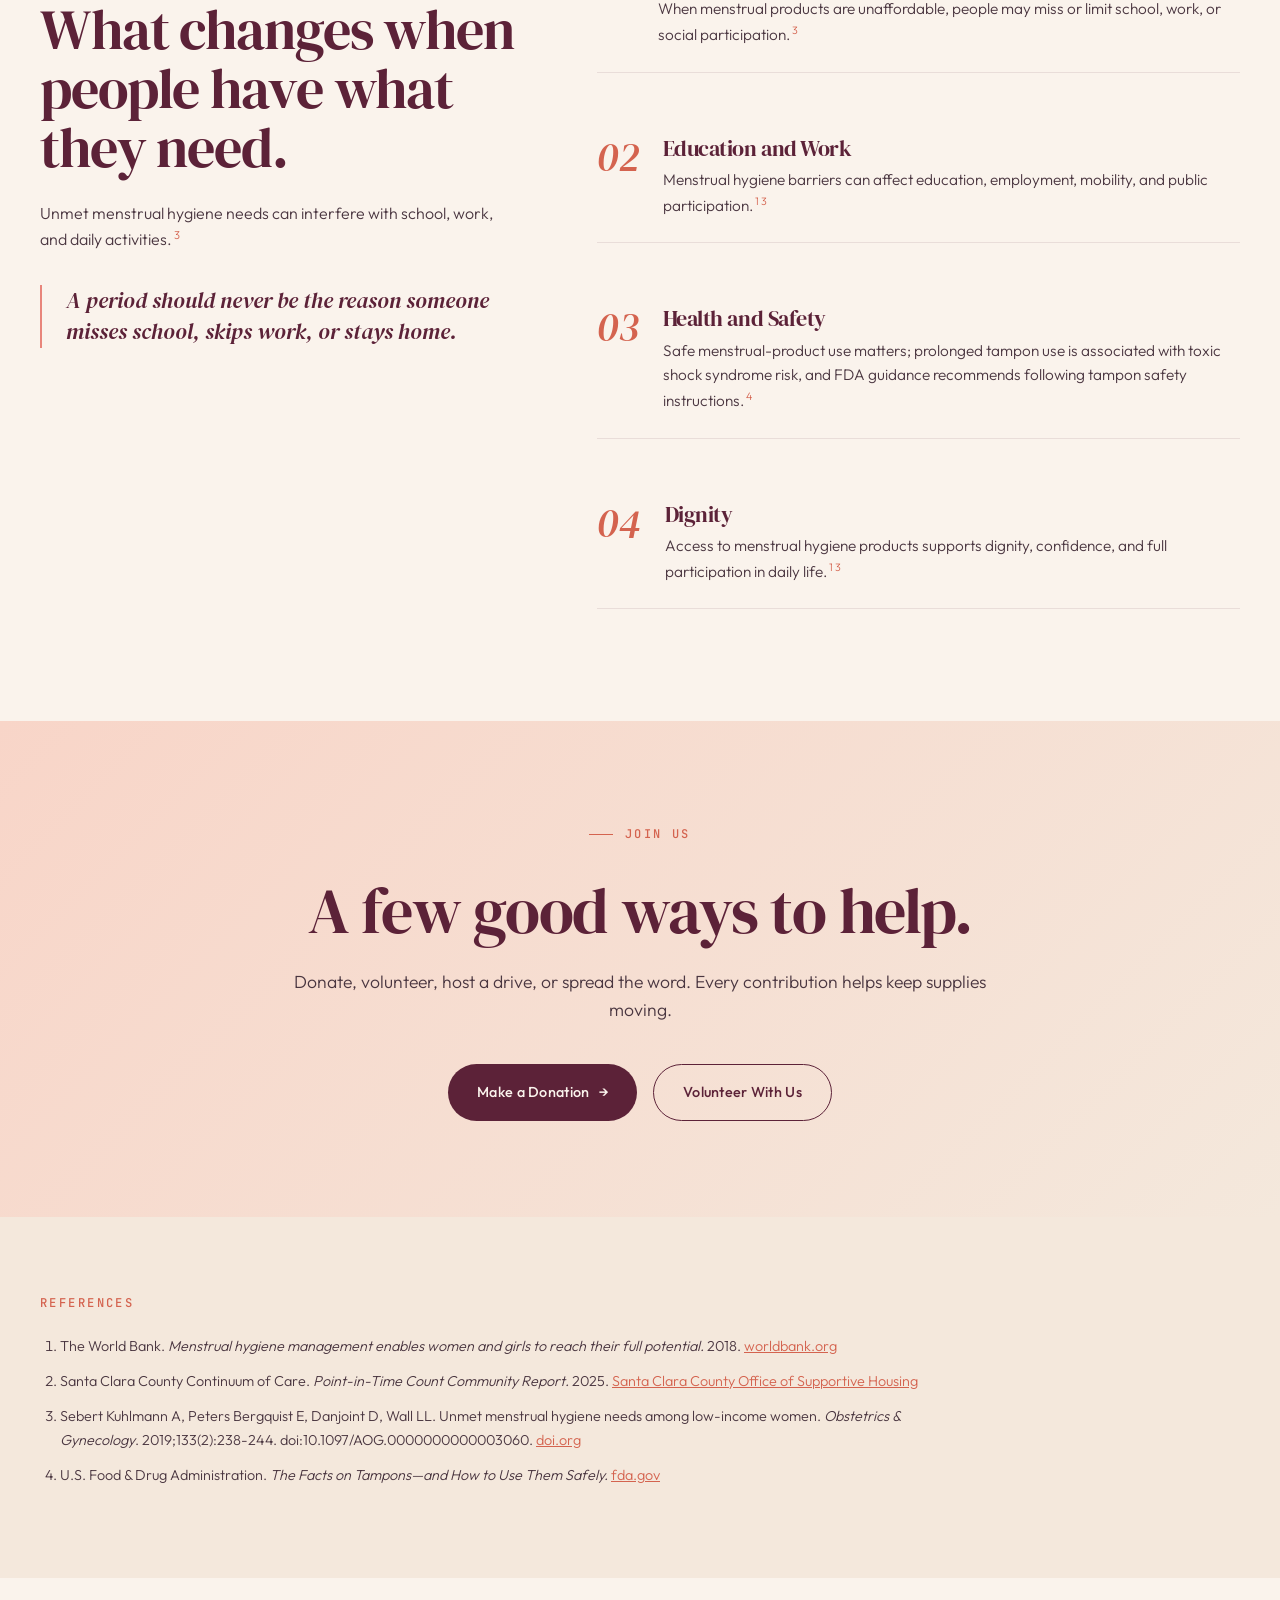
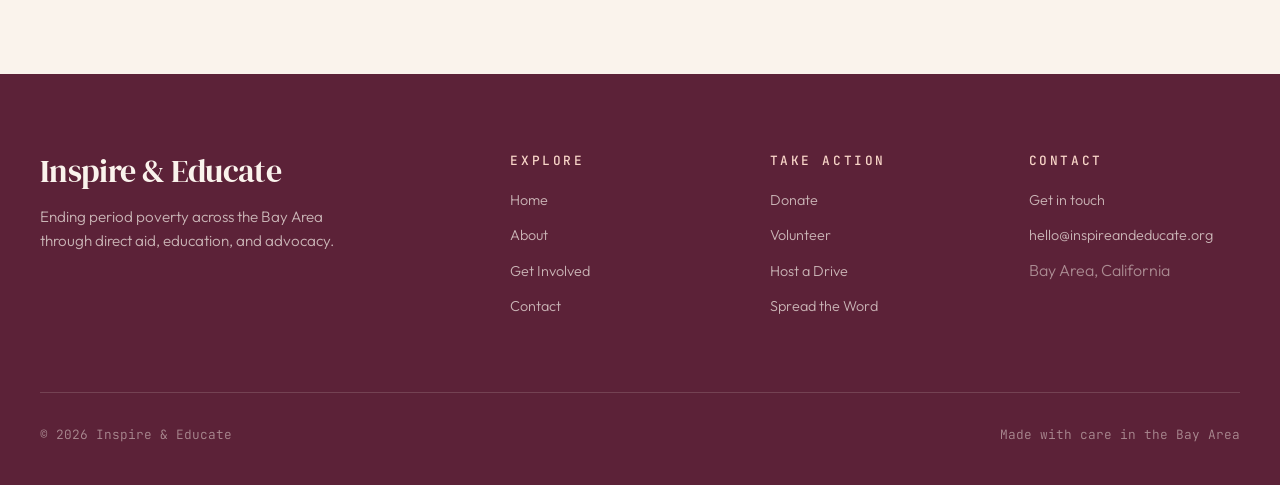
==== commit 17204a41: "Add homepage citations and tighten evidence-based claims" ====
--- a/index.html
+++ b/index.html
@@ -9,50 +9,31 @@
 <link href="https://fonts.googleapis.com/css2?family=DM+Serif+Display:ital@0;1&family=Outfit:wght@300;400;500;600&family=JetBrains+Mono:wght@400;500&display=swap" rel="stylesheet">
 <link rel="stylesheet" href="styles.css">
 <style>
-/* =========== Homepage-specific =========== */
-
-/* Hero */
 .hero {
   min-height: calc(100vh - 80px);
   display: flex;
   align-items: center;
   position: relative;
-  padding: 4rem 0 6rem;
+  padding: 5rem 0 6rem;
   overflow: hidden;
 }
 
-.hero-bg-shape {
+.hero::before {
+  content: '';
   position: absolute;
-  top: -10%;
-  right: -10%;
+  top: -20%;
+  right: -15%;
   width: 60%;
-  height: 80%;
+  height: 90%;
   background: radial-gradient(circle at 40% 40%, var(--blush) 0%, var(--cream) 70%);
   border-radius: 50%;
-  opacity: 0.6;
+  opacity: 0.65;
   z-index: 0;
-  animation: float 20s ease-in-out infinite;
-}
-
-.hero-bg-shape-2 {
-  position: absolute;
-  bottom: -20%;
-  left: -10%;
-  width: 50%;
-  height: 60%;
-  background: radial-gradient(circle, rgba(232, 133, 123, 0.15) 0%, transparent 60%);
-  border-radius: 50%;
-  z-index: 0;
-}
-
-@keyframes float {
-  0%, 100% { transform: translate(0, 0) scale(1); }
-  50% { transform: translate(-30px, 20px) scale(1.05); }
 }
 
 .hero-grid {
   display: grid;
-  grid-template-columns: 1.4fr 1fr;
+  grid-template-columns: 1.35fr 1fr;
   gap: 4rem;
   align-items: center;
   position: relative;
@@ -62,160 +43,87 @@
 .hero-title {
   font-size: clamp(3rem, 7vw, 5.5rem);
   margin-bottom: 2rem;
-  animation: fadeUp 1s ease-out;
-}
-
-.hero-title em {
-  font-style: italic;
-  color: var(--coral-deep);
-}
-
-.hero-title-underline {
-  display: inline-block;
-  position: relative;
-}
-
-.hero-title-underline::after {
-  content: '';
-  position: absolute;
-  bottom: 0.1em;
-  left: 0;
-  width: 100%;
-  height: 0.08em;
-  background: var(--coral);
-  z-index: -1;
-  opacity: 0.6;
-}
+}
+
+.hero-title em { color: var(--coral-deep); }
 
 .hero-lede {
   font-size: 1.15rem;
   color: var(--ink-soft);
-  max-width: 520px;
+  max-width: 560px;
   margin-bottom: 2.5rem;
-  animation: fadeUp 1s ease-out 0.2s both;
 }
 
 .hero-ctas {
   display: flex;
   gap: 1rem;
   flex-wrap: wrap;
-  animation: fadeUp 1s ease-out 0.4s both;
-}
-
-@keyframes fadeUp {
-  from { opacity: 0; transform: translateY(20px); }
-  to { opacity: 1; transform: translateY(0); }
-}
-
-/* Hero visual - asymmetric card stack */
-.hero-visual {
+}
+
+.hero-stat-card {
+  background: var(--cream-deep);
+  border-radius: 28px;
+  padding: 2.5rem;
+  box-shadow: 0 30px 60px -24px rgba(92, 34, 56, 0.24);
+  border: 1px solid rgba(92, 34, 56, 0.08);
   position: relative;
-  height: 480px;
-  animation: fadeUp 1.2s ease-out 0.3s both;
-}
-
-.hero-card {
-  position: absolute;
-  border-radius: 24px;
-  overflow: hidden;
-  box-shadow: 0 30px 60px -20px rgba(92, 34, 56, 0.25);
-  transition: transform 0.5s ease;
-}
-
-.hero-card-1 {
-  top: 0;
-  right: 0;
-  width: 75%;
-  height: 65%;
-  background: linear-gradient(135deg, var(--coral) 0%, var(--coral-deep) 100%);
-  transform: rotate(3deg);
-  display: flex;
-  align-items: center;
-  justify-content: center;
-}
-
-.hero-card-1 svg {
-  width: 60%;
-  height: auto;
-}
-
-.hero-card-2 {
-  bottom: 0;
-  left: 0;
-  width: 60%;
-  height: 50%;
-  background: var(--cream-deep);
-  transform: rotate(-4deg);
-  padding: 2rem;
-  display: flex;
-  flex-direction: column;
-  justify-content: space-between;
-  border: 1px solid rgba(92, 34, 56, 0.1);
-}
-
-.hero-card:hover {
-  transform: rotate(0deg) scale(1.02);
+}
+
+.hero-stat-label {
+  font-family: var(--font-mono);
+  font-size: 0.72rem;
+  text-transform: uppercase;
+  letter-spacing: 0.18em;
+  color: var(--ink-soft);
+  margin-bottom: 1.5rem;
+  display: block;
 }
 
 .hero-stat-big {
   font-family: var(--font-display);
-  font-size: 3.5rem;
+  font-size: clamp(4rem, 10vw, 7rem);
   color: var(--wine);
-  line-height: 1;
-}
-
-.hero-stat-label {
-  font-family: var(--font-mono);
-  font-size: 0.7rem;
-  text-transform: uppercase;
-  letter-spacing: 0.18em;
-  color: var(--ink-soft);
-}
-
-/* Stats band */
+  line-height: 0.9;
+  margin-bottom: 1rem;
+}
+
+.hero-stat-card p {
+  color: var(--ink-soft);
+  font-size: 1rem;
+}
+
+.cite-mark {
+  font-size: 0.7em;
+  vertical-align: super;
+  margin-left: 2px;
+}
+
+.cite-mark a {
+  color: var(--coral-deep);
+  text-decoration: none;
+}
+
+.cite-mark a:hover { text-decoration: underline; }
+
 .stats {
   background: var(--wine);
   color: var(--cream);
   padding: 5rem 0;
-  position: relative;
-  overflow: hidden;
-}
-
-.stats::before {
-  content: '';
-  position: absolute;
-  top: -50%;
-  right: -10%;
-  width: 500px;
-  height: 500px;
-  border-radius: 50%;
-  background: radial-gradient(circle, rgba(232, 133, 123, 0.15) 0%, transparent 70%);
 }
 
 .stats-header {
-  max-width: 700px;
-  margin-bottom: 4rem;
-  position: relative;
-}
-
-.stats-header .eyebrow {
-  color: var(--blush);
-}
-
-.stats-header .eyebrow::before {
-  background: var(--blush);
-}
-
-.stats-header h2 {
-  font-size: clamp(2rem, 4vw, 3rem);
-  color: var(--cream);
-}
+  max-width: 760px;
+  margin-bottom: 3.5rem;
+}
+
+.stats-header .eyebrow { color: var(--blush); }
+.stats-header .eyebrow::before { background: var(--blush); }
+.stats-header h2 { color: var(--cream); font-size: clamp(2rem, 4vw, 3rem); }
 
 .stats-grid {
   display: grid;
   grid-template-columns: repeat(3, 1fr);
   gap: 2rem;
-  position: relative;
 }
 
 .stat-card {
@@ -232,69 +140,20 @@
 }
 
 .stat-text {
-  color: rgba(250, 243, 236, 0.85);
-  font-size: 0.95rem;
-  max-width: 280px;
-}
-
-.cite-mark {
-  font-size: 0.7em;
-  vertical-align: super;
-  margin-left: 2px;
-}
-
-.cite-mark a {
-  color: var(--coral);
-  text-decoration: none;
-}
-
-.cite-mark a:hover {
-  text-decoration: underline;
-}
-
-.references {
-  margin-top: 4rem;
-  padding-top: 2rem;
-  border-top: 1px solid rgba(250, 243, 236, 0.15);
-  position: relative;
-}
-
-.references-title {
-  font-family: var(--font-mono);
-  font-size: 0.7rem;
-  text-transform: uppercase;
-  letter-spacing: 0.2em;
-  color: var(--blush);
-  font-weight: 500;
-  margin-bottom: 1.25rem;
-}
-
-.references-list {
-  list-style: decimal inside;
-  font-size: 0.8rem;
-  color: rgba(250, 243, 236, 0.6);
-  line-height: 1.7;
-  max-width: 800px;
-}
-
-.references-list li {
-  margin-bottom: 0.4rem;
-}
-
-.references-list a {
-  color: var(--coral);
-  text-decoration: underline;
-}
-
-/* Mission section */
+  color: rgba(250, 243, 236, 0.86);
+  font-size: 0.96rem;
+  max-width: 300px;
+}
+
+.stat-text .cite-mark a { color: var(--coral); }
+
 .mission {
-  padding: 8rem 0;
-  position: relative;
+  padding: 7rem 0;
 }
 
 .mission-grid {
   display: grid;
-  grid-template-columns: 1fr 1.3fr;
+  grid-template-columns: 1fr 1.35fr;
   gap: 5rem;
   align-items: start;
 }
@@ -356,23 +215,18 @@
 
 .why-item p {
   color: var(--ink-soft);
-  font-size: 0.95rem;
-}
-
-/* CTA band */
+  font-size: 0.96rem;
+}
+
 .cta-band {
   background: linear-gradient(135deg, var(--blush) 0%, var(--cream-deep) 100%);
   padding: 6rem 0;
-  position: relative;
-  overflow: hidden;
 }
 
 .cta-band-content {
   text-align: center;
-  max-width: 720px;
+  max-width: 740px;
   margin: 0 auto;
-  position: relative;
-  z-index: 2;
 }
 
 .cta-band h2 {
@@ -386,25 +240,36 @@
   font-size: 1.1rem;
 }
 
-.cta-band-deco {
-  position: absolute;
-  font-family: var(--font-display);
-  font-style: italic;
-  color: rgba(212, 99, 79, 0.1);
-  font-size: 14rem;
-  line-height: 1;
-  pointer-events: none;
-}
-
-.cta-band-deco-1 { top: -30px; left: -30px; }
-.cta-band-deco-2 { bottom: -80px; right: -30px; }
-
-/* Responsive */
+.references {
+  padding: 5rem 0;
+  background: var(--cream-deep);
+}
+
+.references-title {
+  font-family: var(--font-mono);
+  font-size: 0.76rem;
+  text-transform: uppercase;
+  letter-spacing: 0.2em;
+  color: var(--coral-deep);
+  font-weight: 500;
+  margin-bottom: 1.5rem;
+}
+
+.references-list {
+  font-size: 0.9rem;
+  color: var(--ink-soft);
+  line-height: 1.7;
+  max-width: 920px;
+  padding-left: 1.25rem;
+}
+
+.references-list li { margin-bottom: 0.65rem; }
+.references-list a { color: var(--coral-deep); text-decoration: underline; }
+
 @media (max-width: 900px) {
-  .hero-grid { grid-template-columns: 1fr; gap: 3rem; }
-  .hero-visual { height: 360px; }
+  .hero-grid,
+  .mission-grid,
   .stats-grid { grid-template-columns: 1fr; }
-  .mission-grid { grid-template-columns: 1fr; gap: 3rem; }
   .mission-aside { position: static; }
 }
 </style>
@@ -427,63 +292,29 @@
 
 <main>
 
-<!-- ============== HERO ============== -->
 <section class="hero">
-  <div class="hero-bg-shape"></div>
-  <div class="hero-bg-shape-2"></div>
   <div class="container">
     <div class="hero-grid">
       <div>
         <span class="eyebrow">A Bay Area Nonprofit · Est. 2024</span>
-        <h1 class="hero-title">
-          Simple &amp; <em>Necessary.</em>
-        </h1>
+        <h1 class="hero-title">Simple &amp; <em>Necessary.</em></h1>
         <p class="hero-lede">
-          A Bay Area nonprofit delivering menstrual supplies to people in need.
+          Inspire & Educate provides menstrual health products to vulnerable populations in the Bay Area and raises awareness of period poverty.
         </p>
         <div class="hero-ctas">
-          <a href="get-involved.html#donate" class="btn btn-primary">
-            Donate Now <span class="btn-arrow">→</span>
-          </a>
+          <a href="get-involved.html#donate" class="btn btn-primary">Donate Now <span class="btn-arrow">→</span></a>
           <a href="about.html" class="btn btn-secondary">Our Story</a>
         </div>
       </div>
-
-      <div class="hero-visual">
-        <div class="hero-card hero-card-1">
-          <!-- Inline SVG illustration: abstract bloom -->
-          <svg viewBox="0 0 200 200" xmlns="http://www.w3.org/2000/svg">
-            <defs>
-              <radialGradient id="petal" cx="50%" cy="50%">
-                <stop offset="0%" stop-color="#FAF3EC" stop-opacity="0.95"/>
-                <stop offset="100%" stop-color="#FAF3EC" stop-opacity="0.3"/>
-              </radialGradient>
-            </defs>
-            <g transform="translate(100 100)">
-              <ellipse cx="0" cy="-40" rx="20" ry="40" fill="url(#petal)" transform="rotate(0)"/>
-              <ellipse cx="0" cy="-40" rx="20" ry="40" fill="url(#petal)" transform="rotate(60)"/>
-              <ellipse cx="0" cy="-40" rx="20" ry="40" fill="url(#petal)" transform="rotate(120)"/>
-              <ellipse cx="0" cy="-40" rx="20" ry="40" fill="url(#petal)" transform="rotate(180)"/>
-              <ellipse cx="0" cy="-40" rx="20" ry="40" fill="url(#petal)" transform="rotate(240)"/>
-              <ellipse cx="0" cy="-40" rx="20" ry="40" fill="url(#petal)" transform="rotate(300)"/>
-              <circle r="18" fill="#FAF3EC"/>
-              <circle r="8" fill="#5C2238"/>
-            </g>
-          </svg>
-        </div>
-        <div class="hero-card hero-card-2">
-          <span class="hero-stat-label">Period Poverty in the US</span>
-          <div>
-            <div class="hero-stat-big">21%</div>
-            <p style="font-size: 0.85rem; color: var(--ink-soft); margin-top: 0.5rem;">of women report being unable to afford sanitary products in the past year.</p>
-          </div>
-        </div>
+      <div class="hero-stat-card">
+        <span class="hero-stat-label">Period Poverty in the US</span>
+        <div class="hero-stat-big">21%</div>
+        <p>of low-income women reported lacking money to buy menstrual products at least monthly.<sup class="cite-mark"><a href="#ref-3">3</a></sup></p>
       </div>
     </div>
   </div>
 </section>
 
-<!-- ============== STATS ============== -->
 <section class="stats">
   <div class="container">
     <div class="stats-header">
@@ -493,38 +324,27 @@
     <div class="stats-grid">
       <div class="stat-card">
         <div class="stat-number">500M</div>
-        <p class="stat-text">Women and girls worldwide lack access to clean menstrual health products.<sup class="cite-mark"><a href="#ref-1">1</a></sup></p>
+        <p class="stat-text">Women and girls worldwide lack access to adequate menstrual hygiene resources.<sup class="cite-mark"><a href="#ref-1">1</a></sup></p>
       </div>
       <div class="stat-card">
         <div class="stat-number">10,711</div>
-        <p class="stat-text">People are experiencing homelessness in Santa Clara County. 28% of them are women.<sup class="cite-mark"><a href="#ref-2">2</a></sup></p>
+        <p class="stat-text">People were counted as experiencing homelessness in Santa Clara County in the 2025 Point-in-Time Count; 28% were women.<sup class="cite-mark"><a href="#ref-2">2</a></sup></p>
       </div>
       <div class="stat-card">
         <div class="stat-number">64%</div>
-        <p class="stat-text">Of women in the US have reported problems affording menstrual products.<sup class="cite-mark"><a href="#ref-3">3</a></sup></p>
-      </div>
-    </div>
-
-    <!-- References -->
-    <div class="references">
-      <h4 class="references-title">References</h4>
-      <ol class="references-list">
-        <li id="ref-1">The World Bank. <em>Menstrual hygiene management enables women and girls to reach their full potential.</em> 2018. <a href="https://www.worldbank.org/en/news/feature/2018/05/25/menstrual-hygiene-management" target="_blank" rel="noopener">worldbank.org</a></li>
-        <li id="ref-2">Santa Clara County. <em>Point-in-Time Count Community Report.</em> 2025.</li>
-        <li id="ref-3">Sebert Kuhlmann A, et al. Unmet Menstrual Hygiene Needs Among Low-Income Women. <em>Obstetrics &amp; Gynecology</em>. 2019;133(2):238-244.</li>
-      </ol>
+        <p class="stat-text">of low-income women reported being unable to afford menstrual hygiene products during the previous year.<sup class="cite-mark"><a href="#ref-3">3</a></sup></p>
+      </div>
     </div>
   </div>
 </section>
 
-<!-- ============== MISSION / WHY ============== -->
 <section class="mission">
   <div class="container">
     <div class="mission-grid">
       <aside class="mission-aside">
         <span class="eyebrow">Why It Matters</span>
-        <h2>What changes when she has what she needs.</h2>
-        <p>Access to menstrual products lets people go to school, hold a job, and move through the world without interruption. Without them, that gets a lot harder.</p>
+        <h2>What changes when people have what they need.</h2>
+        <p>Unmet menstrual hygiene needs can interfere with school, work, and daily activities.<sup class="cite-mark"><a href="#ref-3">3</a></sup></p>
         <blockquote class="mission-quote">
           A period should never be the reason someone misses school, skips work, or stays home.
         </blockquote>
@@ -534,29 +354,29 @@
         <li class="why-item">
           <span class="why-num">01</span>
           <div>
-            <h3>Lost Independence</h3>
-            <p>Without menstrual products, women cannot leave home. They lose mobility, miss work, and are unable to participate in society for days every month.</p>
+            <h3>Daily Participation</h3>
+            <p>When menstrual products are unaffordable, people may miss or limit school, work, or social participation.<sup class="cite-mark"><a href="#ref-3">3</a></sup></p>
           </div>
         </li>
         <li class="why-item">
           <span class="why-num">02</span>
           <div>
-            <h3>Missed Education</h3>
-            <p>Affected youth miss school frequently, fall behind in their classwork, and feel isolated from their peers. Educational inequality compounds.</p>
+            <h3>Education and Work</h3>
+            <p>Menstrual hygiene barriers can affect education, employment, mobility, and public participation.<sup class="cite-mark"><a href="#ref-1">1</a></sup><sup class="cite-mark"><a href="#ref-3">3</a></sup></p>
           </div>
         </li>
         <li class="why-item">
           <span class="why-num">03</span>
           <div>
-            <h3>Serious Health Risks</h3>
-            <p>Many women without hygiene products use the same tampon for dangerously long periods, putting them at risk of serious infection and toxic shock.</p>
+            <h3>Health and Safety</h3>
+            <p>Safe menstrual-product use matters; prolonged tampon use is associated with toxic shock syndrome risk, and FDA guidance recommends following tampon safety instructions.<sup class="cite-mark"><a href="#ref-4">4</a></sup></p>
           </div>
         </li>
         <li class="why-item">
           <span class="why-num">04</span>
           <div>
-            <h3>Loss of Dignity</h3>
-            <p>Period poverty carries a profound emotional weight. Shame, anxiety, and a sense of invisibility compound the physical hardship.</p>
+            <h3>Dignity</h3>
+            <p>Access to menstrual hygiene products supports dignity, confidence, and full participation in daily life.<sup class="cite-mark"><a href="#ref-1">1</a></sup><sup class="cite-mark"><a href="#ref-3">3</a></sup></p>
           </div>
         </li>
       </ul>
@@ -564,15 +384,12 @@
   </div>
 </section>
 
-<!-- ============== CTA BAND ============== -->
 <section class="cta-band">
-  <span class="cta-band-deco cta-band-deco-1">“</span>
-  <span class="cta-band-deco cta-band-deco-2">”</span>
   <div class="container">
     <div class="cta-band-content">
       <span class="eyebrow">Join Us</span>
       <h2>A few good ways to help.</h2>
-      <p>Donate, volunteer, host a drive, or just spread the word. Every contribution keeps the supplies moving.</p>
+      <p>Donate, volunteer, host a drive, or spread the word. Every contribution helps keep supplies moving.</p>
       <div class="hero-ctas" style="justify-content: center;">
         <a href="get-involved.html#donate" class="btn btn-primary">Make a Donation <span class="btn-arrow">→</span></a>
         <a href="get-involved.html#volunteer" class="btn btn-secondary">Volunteer With Us</a>
@@ -581,9 +398,20 @@
   </div>
 </section>
 
+<section class="references" aria-labelledby="references-title">
+  <div class="container">
+    <h2 id="references-title" class="references-title">References</h2>
+    <ol class="references-list">
+      <li id="ref-1">The World Bank. <em>Menstrual hygiene management enables women and girls to reach their full potential.</em> 2018. <a href="https://www.worldbank.org/en/news/feature/2018/05/25/menstrual-hygiene-management" target="_blank" rel="noopener">worldbank.org</a></li>
+      <li id="ref-2">Santa Clara County Continuum of Care. <em>Point-in-Time Count Community Report.</em> 2025. <a href="https://osh.santaclaracounty.gov/continuum-care/reports-and-publications/point-time-count" target="_blank" rel="noopener">Santa Clara County Office of Supportive Housing</a></li>
+      <li id="ref-3">Sebert Kuhlmann A, Peters Bergquist E, Danjoint D, Wall LL. Unmet menstrual hygiene needs among low-income women. <em>Obstetrics &amp; Gynecology</em>. 2019;133(2):238-244. doi:10.1097/AOG.0000000000003060. <a href="https://doi.org/10.1097/AOG.0000000000003060" target="_blank" rel="noopener">doi.org</a></li>
+      <li id="ref-4">U.S. Food &amp; Drug Administration. <em>The Facts on Tampons—and How to Use Them Safely.</em> <a href="https://www.fda.gov/consumers/consumer-updates/facts-tampons-and-how-use-them-safely" target="_blank" rel="noopener">fda.gov</a></li>
+    </ol>
+  </div>
+</section>
+
 </main>
 
-<!-- ============== FOOTER ============== -->
 <footer class="footer">
   <div class="container">
     <div class="footer-grid">
@@ -619,7 +447,7 @@
       </div>
     </div>
     <div class="footer-bottom">
-      <span>© 2026 Inspire & Educate · A 501(c)(3) nonprofit</span>
+      <span>© 2026 Inspire & Educate</span>
       <span>Made with care in the Bay Area</span>
     </div>
   </div>
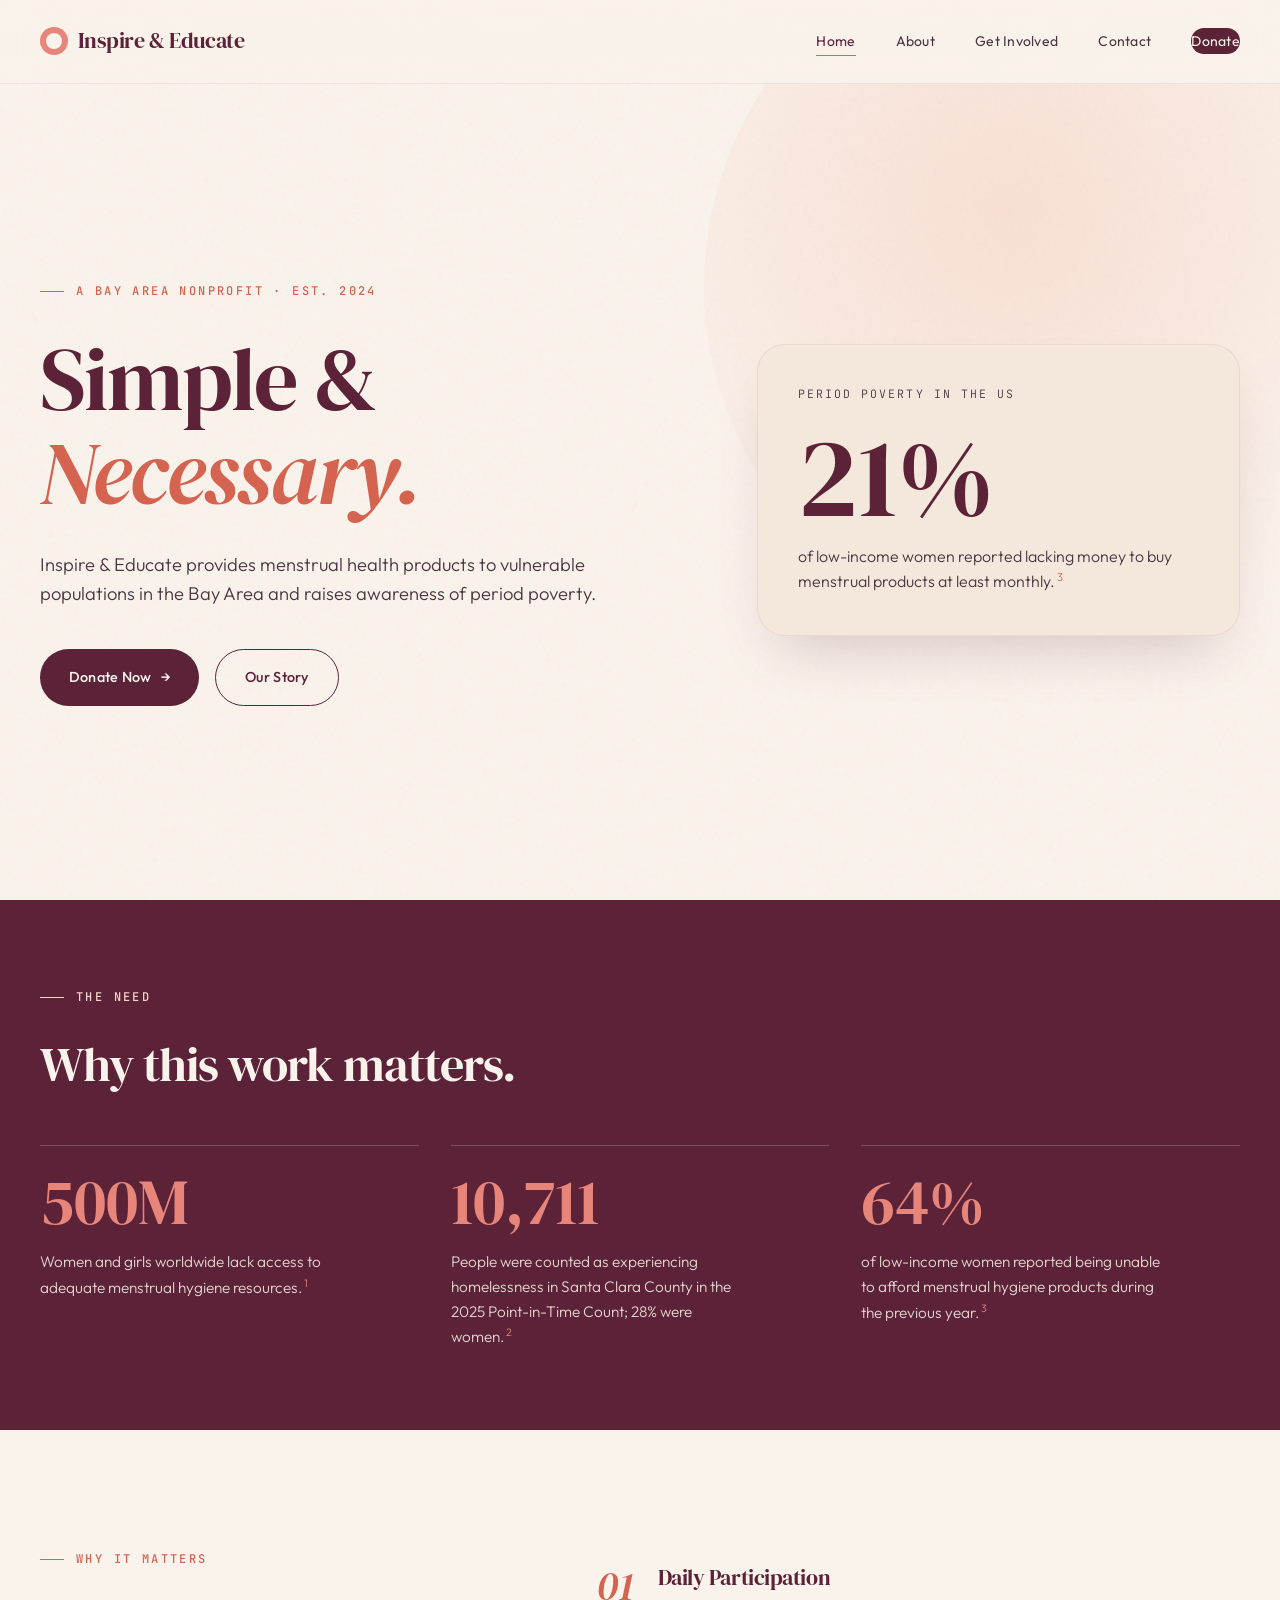
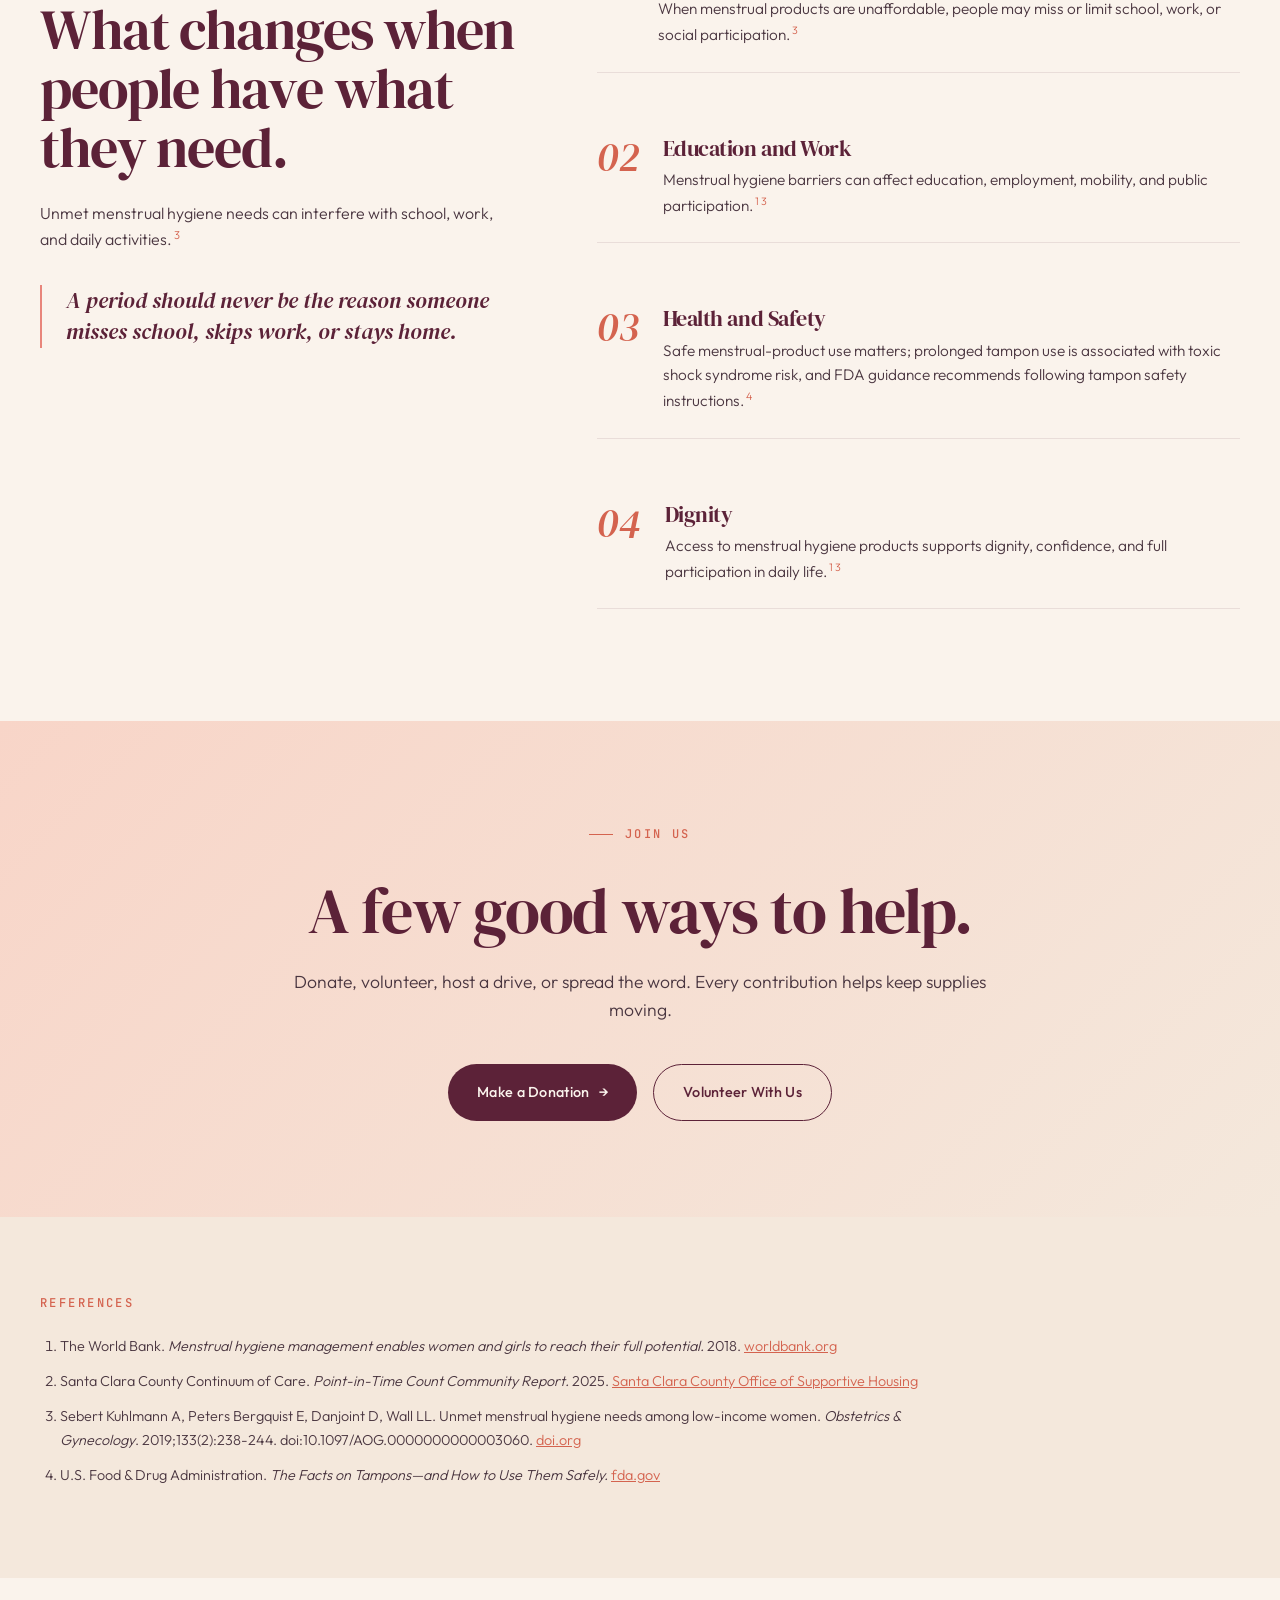
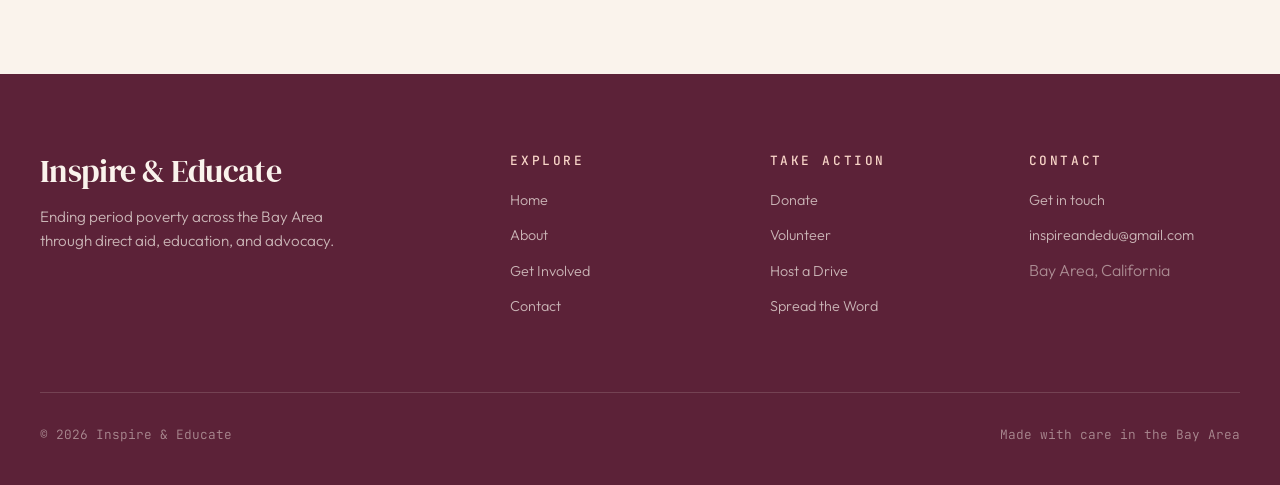
==== commit 8b311557: "Update homepage contact email" ====
--- a/index.html
+++ b/index.html
@@ -9,449 +9,18 @@
 <link href="https://fonts.googleapis.com/css2?family=DM+Serif+Display:ital@0;1&family=Outfit:wght@300;400;500;600&family=JetBrains+Mono:wght@400;500&display=swap" rel="stylesheet">
 <link rel="stylesheet" href="styles.css">
 <style>
-.hero {
-  min-height: calc(100vh - 80px);
-  display: flex;
-  align-items: center;
-  position: relative;
-  padding: 5rem 0 6rem;
-  overflow: hidden;
-}
-
-.hero::before {
-  content: '';
-  position: absolute;
-  top: -20%;
-  right: -15%;
-  width: 60%;
-  height: 90%;
-  background: radial-gradient(circle at 40% 40%, var(--blush) 0%, var(--cream) 70%);
-  border-radius: 50%;
-  opacity: 0.65;
-  z-index: 0;
-}
-
-.hero-grid {
-  display: grid;
-  grid-template-columns: 1.35fr 1fr;
-  gap: 4rem;
-  align-items: center;
-  position: relative;
-  z-index: 2;
-}
-
-.hero-title {
-  font-size: clamp(3rem, 7vw, 5.5rem);
-  margin-bottom: 2rem;
-}
-
-.hero-title em { color: var(--coral-deep); }
-
-.hero-lede {
-  font-size: 1.15rem;
-  color: var(--ink-soft);
-  max-width: 560px;
-  margin-bottom: 2.5rem;
-}
-
-.hero-ctas {
-  display: flex;
-  gap: 1rem;
-  flex-wrap: wrap;
-}
-
-.hero-stat-card {
-  background: var(--cream-deep);
-  border-radius: 28px;
-  padding: 2.5rem;
-  box-shadow: 0 30px 60px -24px rgba(92, 34, 56, 0.24);
-  border: 1px solid rgba(92, 34, 56, 0.08);
-  position: relative;
-}
-
-.hero-stat-label {
-  font-family: var(--font-mono);
-  font-size: 0.72rem;
-  text-transform: uppercase;
-  letter-spacing: 0.18em;
-  color: var(--ink-soft);
-  margin-bottom: 1.5rem;
-  display: block;
-}
-
-.hero-stat-big {
-  font-family: var(--font-display);
-  font-size: clamp(4rem, 10vw, 7rem);
-  color: var(--wine);
-  line-height: 0.9;
-  margin-bottom: 1rem;
-}
-
-.hero-stat-card p {
-  color: var(--ink-soft);
-  font-size: 1rem;
-}
-
-.cite-mark {
-  font-size: 0.7em;
-  vertical-align: super;
-  margin-left: 2px;
-}
-
-.cite-mark a {
-  color: var(--coral-deep);
-  text-decoration: none;
-}
-
-.cite-mark a:hover { text-decoration: underline; }
-
-.stats {
-  background: var(--wine);
-  color: var(--cream);
-  padding: 5rem 0;
-}
-
-.stats-header {
-  max-width: 760px;
-  margin-bottom: 3.5rem;
-}
-
-.stats-header .eyebrow { color: var(--blush); }
-.stats-header .eyebrow::before { background: var(--blush); }
-.stats-header h2 { color: var(--cream); font-size: clamp(2rem, 4vw, 3rem); }
-
-.stats-grid {
-  display: grid;
-  grid-template-columns: repeat(3, 1fr);
-  gap: 2rem;
-}
-
-.stat-card {
-  border-top: 1px solid rgba(250, 243, 236, 0.2);
-  padding-top: 1.5rem;
-}
-
-.stat-number {
-  font-family: var(--font-display);
-  font-size: clamp(3rem, 5vw, 4.5rem);
-  line-height: 1;
-  color: var(--coral);
-  margin-bottom: 1rem;
-}
-
-.stat-text {
-  color: rgba(250, 243, 236, 0.86);
-  font-size: 0.96rem;
-  max-width: 300px;
-}
-
-.stat-text .cite-mark a { color: var(--coral); }
-
-.mission {
-  padding: 7rem 0;
-}
-
-.mission-grid {
-  display: grid;
-  grid-template-columns: 1fr 1.35fr;
-  gap: 5rem;
-  align-items: start;
-}
-
-.mission-aside {
-  position: sticky;
-  top: 120px;
-}
-
-.mission-aside h2 {
-  font-size: clamp(2.5rem, 5vw, 3.5rem);
-  margin-bottom: 1.5rem;
-}
-
-.mission-aside p {
-  color: var(--ink-soft);
-  margin-bottom: 2rem;
-}
-
-.mission-quote {
-  font-family: var(--font-display);
-  font-style: italic;
-  font-size: 1.4rem;
-  line-height: 1.4;
-  color: var(--wine);
-  padding-left: 1.5rem;
-  border-left: 2px solid var(--coral);
-}
-
-.why-list {
-  list-style: none;
-  display: flex;
-  flex-direction: column;
-  gap: 2.5rem;
-}
-
-.why-item {
-  display: grid;
-  grid-template-columns: auto 1fr;
-  gap: 1.5rem;
-  align-items: start;
-  padding: 1.5rem 0;
-  border-bottom: 1px solid rgba(92, 34, 56, 0.1);
-}
-
-.why-num {
-  font-family: var(--font-display);
-  font-size: 2.5rem;
-  color: var(--coral-deep);
-  line-height: 1;
-  font-style: italic;
-}
-
-.why-item h3 {
-  font-size: 1.4rem;
-  margin-bottom: 0.5rem;
-  color: var(--wine);
-}
-
-.why-item p {
-  color: var(--ink-soft);
-  font-size: 0.96rem;
-}
-
-.cta-band {
-  background: linear-gradient(135deg, var(--blush) 0%, var(--cream-deep) 100%);
-  padding: 6rem 0;
-}
-
-.cta-band-content {
-  text-align: center;
-  max-width: 740px;
-  margin: 0 auto;
-}
-
-.cta-band h2 {
-  font-size: clamp(2.5rem, 5vw, 4rem);
-  margin-bottom: 1.5rem;
-}
-
-.cta-band p {
-  color: var(--ink-soft);
-  margin-bottom: 2.5rem;
-  font-size: 1.1rem;
-}
-
-.references {
-  padding: 5rem 0;
-  background: var(--cream-deep);
-}
-
-.references-title {
-  font-family: var(--font-mono);
-  font-size: 0.76rem;
-  text-transform: uppercase;
-  letter-spacing: 0.2em;
-  color: var(--coral-deep);
-  font-weight: 500;
-  margin-bottom: 1.5rem;
-}
-
-.references-list {
-  font-size: 0.9rem;
-  color: var(--ink-soft);
-  line-height: 1.7;
-  max-width: 920px;
-  padding-left: 1.25rem;
-}
-
-.references-list li { margin-bottom: 0.65rem; }
-.references-list a { color: var(--coral-deep); text-decoration: underline; }
-
-@media (max-width: 900px) {
-  .hero-grid,
-  .mission-grid,
-  .stats-grid { grid-template-columns: 1fr; }
-  .mission-aside { position: static; }
-}
+.hero{min-height:calc(100vh - 80px);display:flex;align-items:center;position:relative;padding:6rem 0;overflow:hidden}.hero::before{content:'';position:absolute;top:-20%;right:-15%;width:60%;height:90%;background:radial-gradient(circle at 40% 40%,var(--blush) 0%,var(--cream) 70%);border-radius:50%;opacity:.65;z-index:0}.hero-grid{display:grid;grid-template-columns:1.35fr 1fr;gap:4rem;align-items:center;position:relative;z-index:2}.hero-title{font-size:clamp(3rem,7vw,5.5rem);margin-bottom:2rem}.hero-title em{color:var(--coral-deep)}.hero-lede{font-size:1.15rem;color:var(--ink-soft);max-width:560px;margin-bottom:2.5rem}.hero-ctas{display:flex;gap:1rem;flex-wrap:wrap}.hero-stat-card{background:var(--cream-deep);border-radius:28px;padding:2.5rem;box-shadow:0 30px 60px -24px rgba(92,34,56,.24);border:1px solid rgba(92,34,56,.08)}.hero-stat-label{font-family:var(--font-mono);font-size:.72rem;text-transform:uppercase;letter-spacing:.18em;color:var(--ink-soft);margin-bottom:1.5rem;display:block}.hero-stat-big{font-family:var(--font-display);font-size:clamp(4rem,10vw,7rem);color:var(--wine);line-height:.9;margin-bottom:1rem}.hero-stat-card p{color:var(--ink-soft);font-size:1rem}.cite-mark{font-size:.7em;vertical-align:super;margin-left:2px}.cite-mark a{color:var(--coral-deep);text-decoration:none}.stats{background:var(--wine);color:var(--cream);padding:5rem 0}.stats-header{max-width:760px;margin-bottom:3.5rem}.stats-header .eyebrow{color:var(--blush)}.stats-header .eyebrow::before{background:var(--blush)}.stats-header h2{color:var(--cream);font-size:clamp(2rem,4vw,3rem)}.stats-grid{display:grid;grid-template-columns:repeat(3,1fr);gap:2rem}.stat-card{border-top:1px solid rgba(250,243,236,.2);padding-top:1.5rem}.stat-number{font-family:var(--font-display);font-size:clamp(3rem,5vw,4.5rem);line-height:1;color:var(--coral);margin-bottom:1rem}.stat-text{color:rgba(250,243,236,.86);font-size:.96rem;max-width:300px}.stat-text .cite-mark a{color:var(--coral)}.mission{padding:7rem 0}.mission-grid{display:grid;grid-template-columns:1fr 1.35fr;gap:5rem;align-items:start}.mission-aside{position:sticky;top:120px}.mission-aside h2{font-size:clamp(2.5rem,5vw,3.5rem);margin-bottom:1.5rem}.mission-aside p{color:var(--ink-soft);margin-bottom:2rem}.mission-quote{font-family:var(--font-display);font-style:italic;font-size:1.4rem;line-height:1.4;color:var(--wine);padding-left:1.5rem;border-left:2px solid var(--coral)}.why-list{list-style:none;display:flex;flex-direction:column;gap:2.5rem}.why-item{display:grid;grid-template-columns:auto 1fr;gap:1.5rem;align-items:start;padding:1.5rem 0;border-bottom:1px solid rgba(92,34,56,.1)}.why-num{font-family:var(--font-display);font-size:2.5rem;color:var(--coral-deep);line-height:1;font-style:italic}.why-item h3{font-size:1.4rem;margin-bottom:.5rem;color:var(--wine)}.why-item p{color:var(--ink-soft);font-size:.96rem}.cta-band{background:linear-gradient(135deg,var(--blush) 0%,var(--cream-deep) 100%);padding:6rem 0}.cta-band-content{text-align:center;max-width:740px;margin:0 auto}.cta-band h2{font-size:clamp(2.5rem,5vw,4rem);margin-bottom:1.5rem}.cta-band p{color:var(--ink-soft);margin-bottom:2.5rem;font-size:1.1rem}.references{padding:5rem 0;background:var(--cream-deep)}.references-title{font-family:var(--font-mono);font-size:.76rem;text-transform:uppercase;letter-spacing:.2em;color:var(--coral-deep);font-weight:500;margin-bottom:1.5rem}.references-list{font-size:.9rem;color:var(--ink-soft);line-height:1.7;max-width:920px;padding-left:1.25rem}.references-list li{margin-bottom:.65rem}.references-list a{color:var(--coral-deep);text-decoration:underline}@media(max-width:900px){.hero-grid,.mission-grid,.stats-grid{grid-template-columns:1fr}.mission-aside{position:static}}
 </style>
 </head>
 <body>
-
-<nav class="nav">
-  <a href="index.html" class="nav-logo">
-    <span class="nav-logo-mark"></span>
-    Inspire & Educate
-  </a>
-  <ul class="nav-links">
-    <li><a href="index.html" class="active">Home</a></li>
-    <li><a href="about.html">About</a></li>
-    <li><a href="get-involved.html">Get Involved</a></li>
-    <li><a href="contact.html">Contact</a></li>
-    <li><a href="get-involved.html#donate" class="nav-cta">Donate</a></li>
-  </ul>
-</nav>
-
+<nav class="nav"><a href="index.html" class="nav-logo"><span class="nav-logo-mark"></span>Inspire & Educate</a><ul class="nav-links"><li><a href="index.html" class="active">Home</a></li><li><a href="about.html">About</a></li><li><a href="get-involved.html">Get Involved</a></li><li><a href="contact.html">Contact</a></li><li><a href="get-involved.html#donate" class="nav-cta">Donate</a></li></ul></nav>
 <main>
-
-<section class="hero">
-  <div class="container">
-    <div class="hero-grid">
-      <div>
-        <span class="eyebrow">A Bay Area Nonprofit · Est. 2024</span>
-        <h1 class="hero-title">Simple &amp; <em>Necessary.</em></h1>
-        <p class="hero-lede">
-          Inspire & Educate provides menstrual health products to vulnerable populations in the Bay Area and raises awareness of period poverty.
-        </p>
-        <div class="hero-ctas">
-          <a href="get-involved.html#donate" class="btn btn-primary">Donate Now <span class="btn-arrow">→</span></a>
-          <a href="about.html" class="btn btn-secondary">Our Story</a>
-        </div>
-      </div>
-      <div class="hero-stat-card">
-        <span class="hero-stat-label">Period Poverty in the US</span>
-        <div class="hero-stat-big">21%</div>
-        <p>of low-income women reported lacking money to buy menstrual products at least monthly.<sup class="cite-mark"><a href="#ref-3">3</a></sup></p>
-      </div>
-    </div>
-  </div>
-</section>
-
-<section class="stats">
-  <div class="container">
-    <div class="stats-header">
-      <span class="eyebrow">The Need</span>
-      <h2>Why this work matters.</h2>
-    </div>
-    <div class="stats-grid">
-      <div class="stat-card">
-        <div class="stat-number">500M</div>
-        <p class="stat-text">Women and girls worldwide lack access to adequate menstrual hygiene resources.<sup class="cite-mark"><a href="#ref-1">1</a></sup></p>
-      </div>
-      <div class="stat-card">
-        <div class="stat-number">10,711</div>
-        <p class="stat-text">People were counted as experiencing homelessness in Santa Clara County in the 2025 Point-in-Time Count; 28% were women.<sup class="cite-mark"><a href="#ref-2">2</a></sup></p>
-      </div>
-      <div class="stat-card">
-        <div class="stat-number">64%</div>
-        <p class="stat-text">of low-income women reported being unable to afford menstrual hygiene products during the previous year.<sup class="cite-mark"><a href="#ref-3">3</a></sup></p>
-      </div>
-    </div>
-  </div>
-</section>
-
-<section class="mission">
-  <div class="container">
-    <div class="mission-grid">
-      <aside class="mission-aside">
-        <span class="eyebrow">Why It Matters</span>
-        <h2>What changes when people have what they need.</h2>
-        <p>Unmet menstrual hygiene needs can interfere with school, work, and daily activities.<sup class="cite-mark"><a href="#ref-3">3</a></sup></p>
-        <blockquote class="mission-quote">
-          A period should never be the reason someone misses school, skips work, or stays home.
-        </blockquote>
-      </aside>
-
-      <ul class="why-list">
-        <li class="why-item">
-          <span class="why-num">01</span>
-          <div>
-            <h3>Daily Participation</h3>
-            <p>When menstrual products are unaffordable, people may miss or limit school, work, or social participation.<sup class="cite-mark"><a href="#ref-3">3</a></sup></p>
-          </div>
-        </li>
-        <li class="why-item">
-          <span class="why-num">02</span>
-          <div>
-            <h3>Education and Work</h3>
-            <p>Menstrual hygiene barriers can affect education, employment, mobility, and public participation.<sup class="cite-mark"><a href="#ref-1">1</a></sup><sup class="cite-mark"><a href="#ref-3">3</a></sup></p>
-          </div>
-        </li>
-        <li class="why-item">
-          <span class="why-num">03</span>
-          <div>
-            <h3>Health and Safety</h3>
-            <p>Safe menstrual-product use matters; prolonged tampon use is associated with toxic shock syndrome risk, and FDA guidance recommends following tampon safety instructions.<sup class="cite-mark"><a href="#ref-4">4</a></sup></p>
-          </div>
-        </li>
-        <li class="why-item">
-          <span class="why-num">04</span>
-          <div>
-            <h3>Dignity</h3>
-            <p>Access to menstrual hygiene products supports dignity, confidence, and full participation in daily life.<sup class="cite-mark"><a href="#ref-1">1</a></sup><sup class="cite-mark"><a href="#ref-3">3</a></sup></p>
-          </div>
-        </li>
-      </ul>
-    </div>
-  </div>
-</section>
-
-<section class="cta-band">
-  <div class="container">
-    <div class="cta-band-content">
-      <span class="eyebrow">Join Us</span>
-      <h2>A few good ways to help.</h2>
-      <p>Donate, volunteer, host a drive, or spread the word. Every contribution helps keep supplies moving.</p>
-      <div class="hero-ctas" style="justify-content: center;">
-        <a href="get-involved.html#donate" class="btn btn-primary">Make a Donation <span class="btn-arrow">→</span></a>
-        <a href="get-involved.html#volunteer" class="btn btn-secondary">Volunteer With Us</a>
-      </div>
-    </div>
-  </div>
-</section>
-
-<section class="references" aria-labelledby="references-title">
-  <div class="container">
-    <h2 id="references-title" class="references-title">References</h2>
-    <ol class="references-list">
-      <li id="ref-1">The World Bank. <em>Menstrual hygiene management enables women and girls to reach their full potential.</em> 2018. <a href="https://www.worldbank.org/en/news/feature/2018/05/25/menstrual-hygiene-management" target="_blank" rel="noopener">worldbank.org</a></li>
-      <li id="ref-2">Santa Clara County Continuum of Care. <em>Point-in-Time Count Community Report.</em> 2025. <a href="https://osh.santaclaracounty.gov/continuum-care/reports-and-publications/point-time-count" target="_blank" rel="noopener">Santa Clara County Office of Supportive Housing</a></li>
-      <li id="ref-3">Sebert Kuhlmann A, Peters Bergquist E, Danjoint D, Wall LL. Unmet menstrual hygiene needs among low-income women. <em>Obstetrics &amp; Gynecology</em>. 2019;133(2):238-244. doi:10.1097/AOG.0000000000003060. <a href="https://doi.org/10.1097/AOG.0000000000003060" target="_blank" rel="noopener">doi.org</a></li>
-      <li id="ref-4">U.S. Food &amp; Drug Administration. <em>The Facts on Tampons—and How to Use Them Safely.</em> <a href="https://www.fda.gov/consumers/consumer-updates/facts-tampons-and-how-use-them-safely" target="_blank" rel="noopener">fda.gov</a></li>
-    </ol>
-  </div>
-</section>
-
+<section class="hero"><div class="container"><div class="hero-grid"><div><span class="eyebrow">A Bay Area Nonprofit · Est. 2024</span><h1 class="hero-title">Simple &amp; <em>Necessary.</em></h1><p class="hero-lede">Inspire & Educate provides menstrual health products to vulnerable populations in the Bay Area and raises awareness of period poverty.</p><div class="hero-ctas"><a href="get-involved.html#donate" class="btn btn-primary">Donate Now <span class="btn-arrow">→</span></a><a href="about.html" class="btn btn-secondary">Our Story</a></div></div><div class="hero-stat-card"><span class="hero-stat-label">Period Poverty in the US</span><div class="hero-stat-big">21%</div><p>of low-income women reported lacking money to buy menstrual products at least monthly.<sup class="cite-mark"><a href="#ref-3">3</a></sup></p></div></div></div></section>
+<section class="stats"><div class="container"><div class="stats-header"><span class="eyebrow">The Need</span><h2>Why this work matters.</h2></div><div class="stats-grid"><div class="stat-card"><div class="stat-number">500M</div><p class="stat-text">Women and girls worldwide lack access to adequate menstrual hygiene resources.<sup class="cite-mark"><a href="#ref-1">1</a></sup></p></div><div class="stat-card"><div class="stat-number">10,711</div><p class="stat-text">People were counted as experiencing homelessness in Santa Clara County in the 2025 Point-in-Time Count; 28% were women.<sup class="cite-mark"><a href="#ref-2">2</a></sup></p></div><div class="stat-card"><div class="stat-number">64%</div><p class="stat-text">of low-income women reported being unable to afford menstrual hygiene products during the previous year.<sup class="cite-mark"><a href="#ref-3">3</a></sup></p></div></div></div></section>
+<section class="mission"><div class="container"><div class="mission-grid"><aside class="mission-aside"><span class="eyebrow">Why It Matters</span><h2>What changes when people have what they need.</h2><p>Unmet menstrual hygiene needs can interfere with school, work, and daily activities.<sup class="cite-mark"><a href="#ref-3">3</a></sup></p><blockquote class="mission-quote">A period should never be the reason someone misses school, skips work, or stays home.</blockquote></aside><ul class="why-list"><li class="why-item"><span class="why-num">01</span><div><h3>Daily Participation</h3><p>When menstrual products are unaffordable, people may miss or limit school, work, or social participation.<sup class="cite-mark"><a href="#ref-3">3</a></sup></p></div></li><li class="why-item"><span class="why-num">02</span><div><h3>Education and Work</h3><p>Menstrual hygiene barriers can affect education, employment, mobility, and public participation.<sup class="cite-mark"><a href="#ref-1">1</a></sup><sup class="cite-mark"><a href="#ref-3">3</a></sup></p></div></li><li class="why-item"><span class="why-num">03</span><div><h3>Health and Safety</h3><p>Safe menstrual-product use matters; prolonged tampon use is associated with toxic shock syndrome risk, and FDA guidance recommends following tampon safety instructions.<sup class="cite-mark"><a href="#ref-4">4</a></sup></p></div></li><li class="why-item"><span class="why-num">04</span><div><h3>Dignity</h3><p>Access to menstrual hygiene products supports dignity, confidence, and full participation in daily life.<sup class="cite-mark"><a href="#ref-1">1</a></sup><sup class="cite-mark"><a href="#ref-3">3</a></sup></p></div></li></ul></div></div></section>
+<section class="cta-band"><div class="container"><div class="cta-band-content"><span class="eyebrow">Join Us</span><h2>A few good ways to help.</h2><p>Donate, volunteer, host a drive, or spread the word. Every contribution helps keep supplies moving.</p><div class="hero-ctas" style="justify-content:center"><a href="get-involved.html#donate" class="btn btn-primary">Make a Donation <span class="btn-arrow">→</span></a><a href="get-involved.html#volunteer" class="btn btn-secondary">Volunteer With Us</a></div></div></div></section>
+<section class="references" aria-labelledby="references-title"><div class="container"><h2 id="references-title" class="references-title">References</h2><ol class="references-list"><li id="ref-1">The World Bank. <em>Menstrual hygiene management enables women and girls to reach their full potential.</em> 2018. <a href="https://www.worldbank.org/en/news/feature/2018/05/25/menstrual-hygiene-management" target="_blank" rel="noopener">worldbank.org</a></li><li id="ref-2">Santa Clara County Continuum of Care. <em>Point-in-Time Count Community Report.</em> 2025. <a href="https://osh.santaclaracounty.gov/continuum-care/reports-and-publications/point-time-count" target="_blank" rel="noopener">Santa Clara County Office of Supportive Housing</a></li><li id="ref-3">Sebert Kuhlmann A, Peters Bergquist E, Danjoint D, Wall LL. Unmet menstrual hygiene needs among low-income women. <em>Obstetrics &amp; Gynecology</em>. 2019;133(2):238-244. doi:10.1097/AOG.0000000000003060. <a href="https://doi.org/10.1097/AOG.0000000000003060" target="_blank" rel="noopener">doi.org</a></li><li id="ref-4">U.S. Food &amp; Drug Administration. <em>The Facts on Tampons—and How to Use Them Safely.</em> <a href="https://www.fda.gov/consumers/consumer-updates/facts-tampons-and-how-use-them-safely" target="_blank" rel="noopener">fda.gov</a></li></ol></div></section>
 </main>
-
-<footer class="footer">
-  <div class="container">
-    <div class="footer-grid">
-      <div class="footer-brand">
-        <h3>Inspire & Educate</h3>
-        <p>Ending period poverty across the Bay Area through direct aid, education, and advocacy.</p>
-      </div>
-      <div>
-        <h4>Explore</h4>
-        <ul class="footer-list">
-          <li><a href="index.html">Home</a></li>
-          <li><a href="about.html">About</a></li>
-          <li><a href="get-involved.html">Get Involved</a></li>
-          <li><a href="contact.html">Contact</a></li>
-        </ul>
-      </div>
-      <div>
-        <h4>Take Action</h4>
-        <ul class="footer-list">
-          <li><a href="get-involved.html#donate">Donate</a></li>
-          <li><a href="get-involved.html#volunteer">Volunteer</a></li>
-          <li><a href="get-involved.html#drive">Host a Drive</a></li>
-          <li><a href="get-involved.html#spread">Spread the Word</a></li>
-        </ul>
-      </div>
-      <div>
-        <h4>Contact</h4>
-        <ul class="footer-list">
-          <li><a href="contact.html">Get in touch</a></li>
-          <li><a href="mailto:hello@inspireandeducate.org">hello@inspireandeducate.org</a></li>
-          <li><span style="color: rgba(250,243,236,0.5)">Bay Area, California</span></li>
-        </ul>
-      </div>
-    </div>
-    <div class="footer-bottom">
-      <span>© 2026 Inspire & Educate</span>
-      <span>Made with care in the Bay Area</span>
-    </div>
-  </div>
-</footer>
-
+<footer class="footer"><div class="container"><div class="footer-grid"><div class="footer-brand"><h3>Inspire & Educate</h3><p>Ending period poverty across the Bay Area through direct aid, education, and advocacy.</p></div><div><h4>Explore</h4><ul class="footer-list"><li><a href="index.html">Home</a></li><li><a href="about.html">About</a></li><li><a href="get-involved.html">Get Involved</a></li><li><a href="contact.html">Contact</a></li></ul></div><div><h4>Take Action</h4><ul class="footer-list"><li><a href="get-involved.html#donate">Donate</a></li><li><a href="get-involved.html#volunteer">Volunteer</a></li><li><a href="get-involved.html#drive">Host a Drive</a></li><li><a href="get-involved.html#spread">Spread the Word</a></li></ul></div><div><h4>Contact</h4><ul class="footer-list"><li><a href="contact.html">Get in touch</a></li><li><a href="mailto:inspireandedu@gmail.com">inspireandedu@gmail.com</a></li><li><span style="color:rgba(250,243,236,.5)">Bay Area, California</span></li></ul></div></div><div class="footer-bottom"><span>© 2026 Inspire & Educate</span><span>Made with care in the Bay Area</span></div></div></footer>
 </body>
-</html>
+</html>
